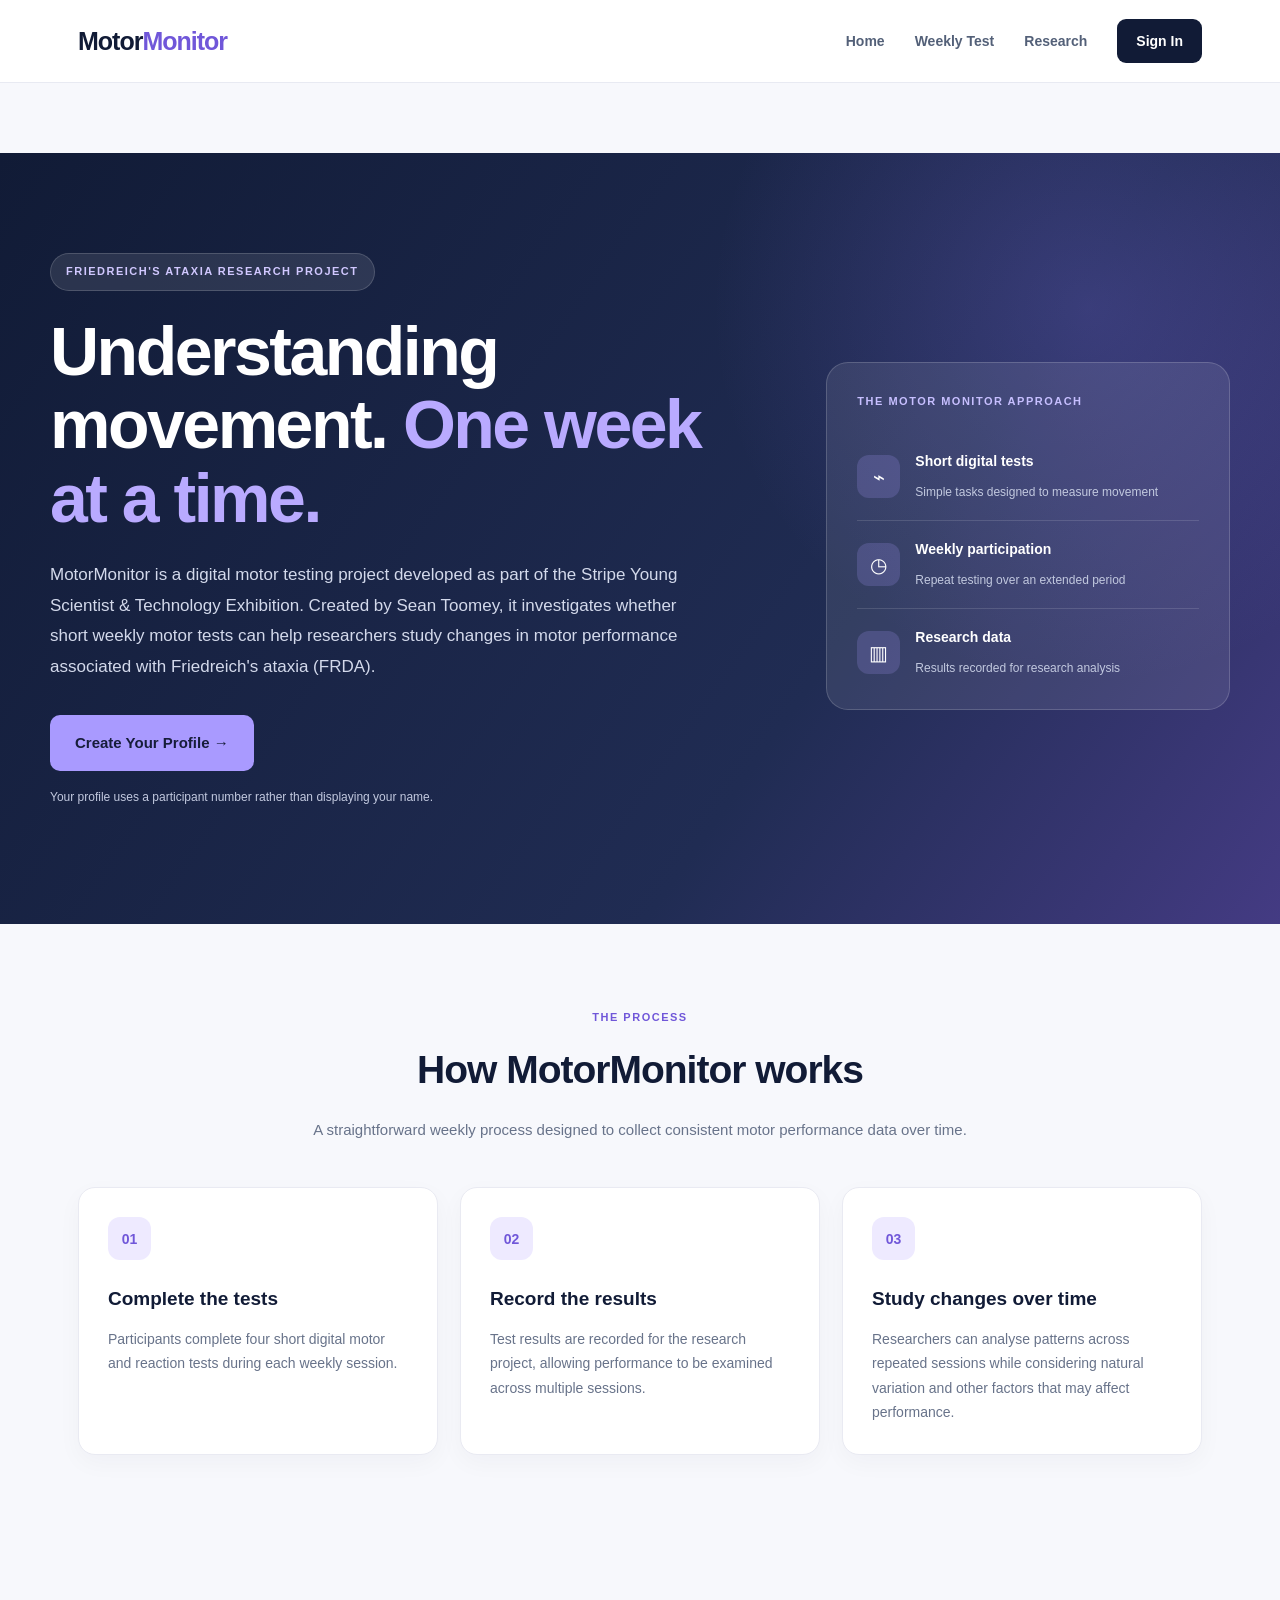
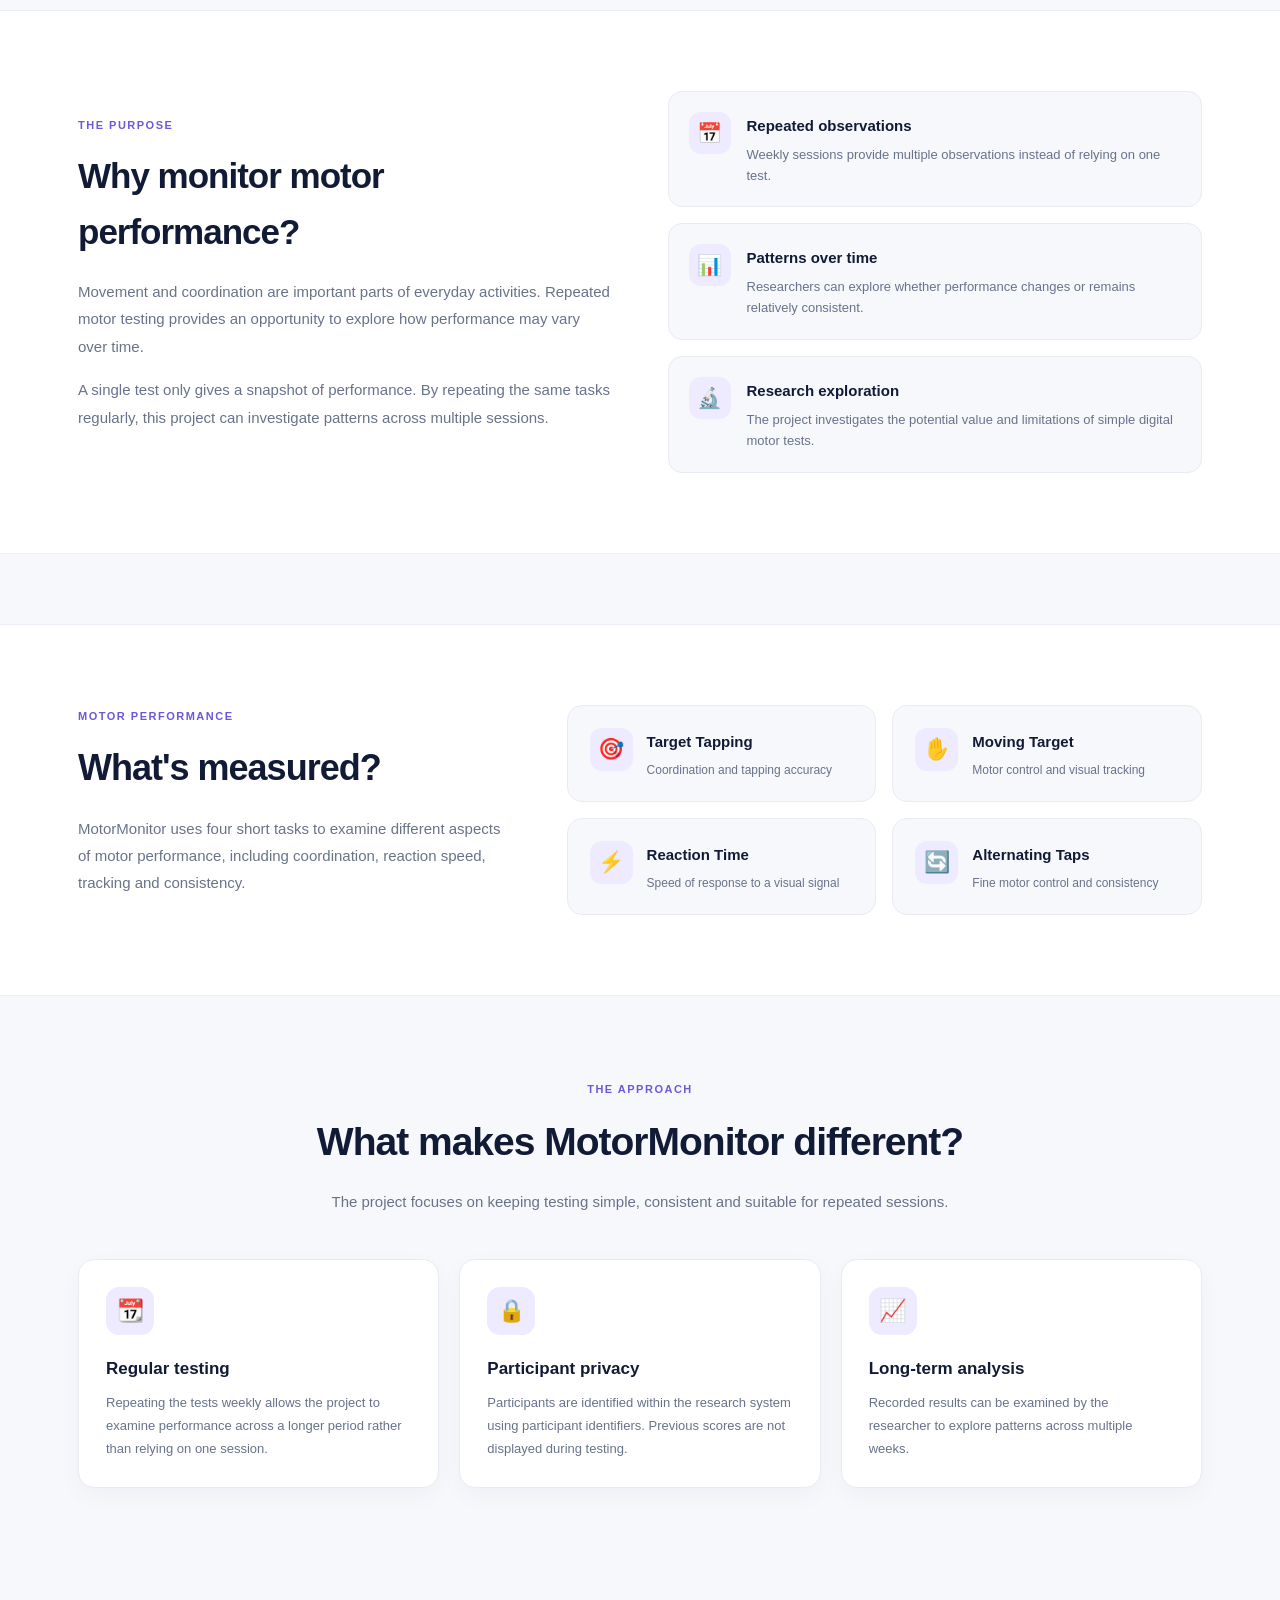
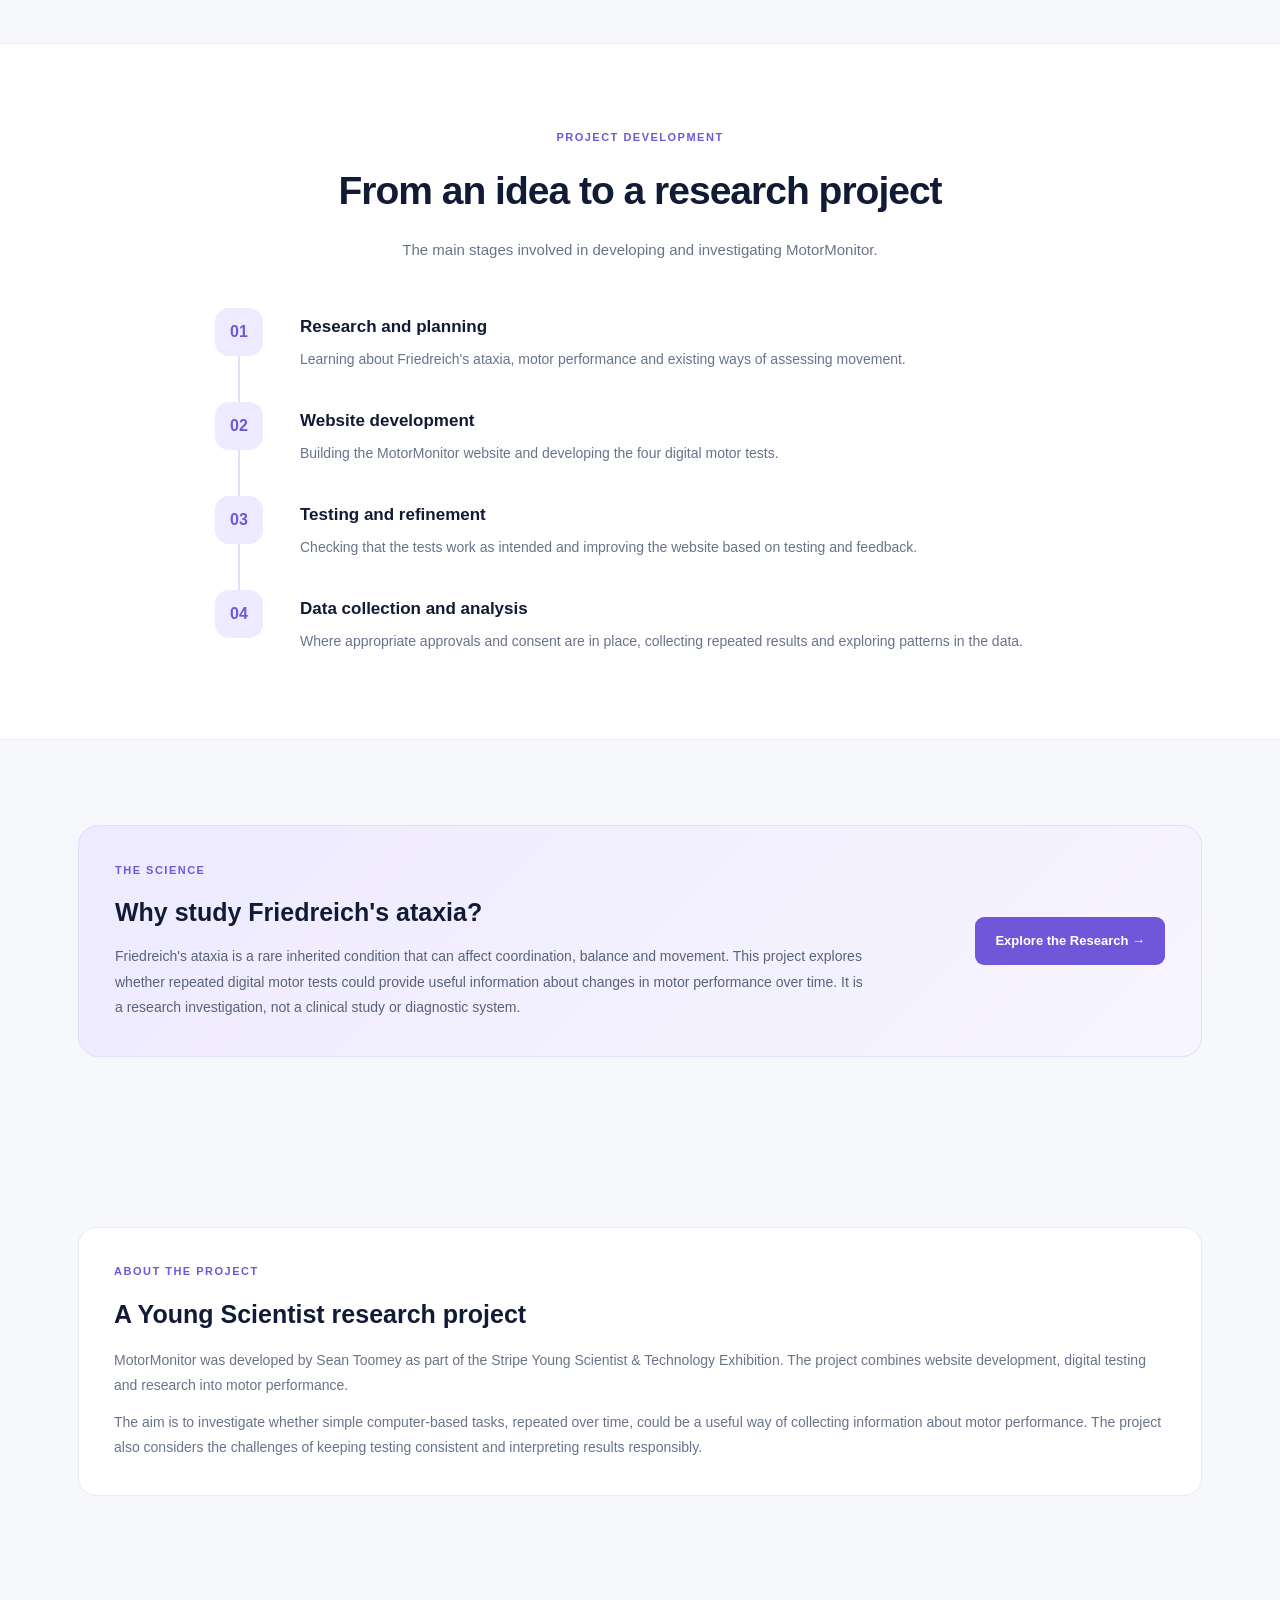
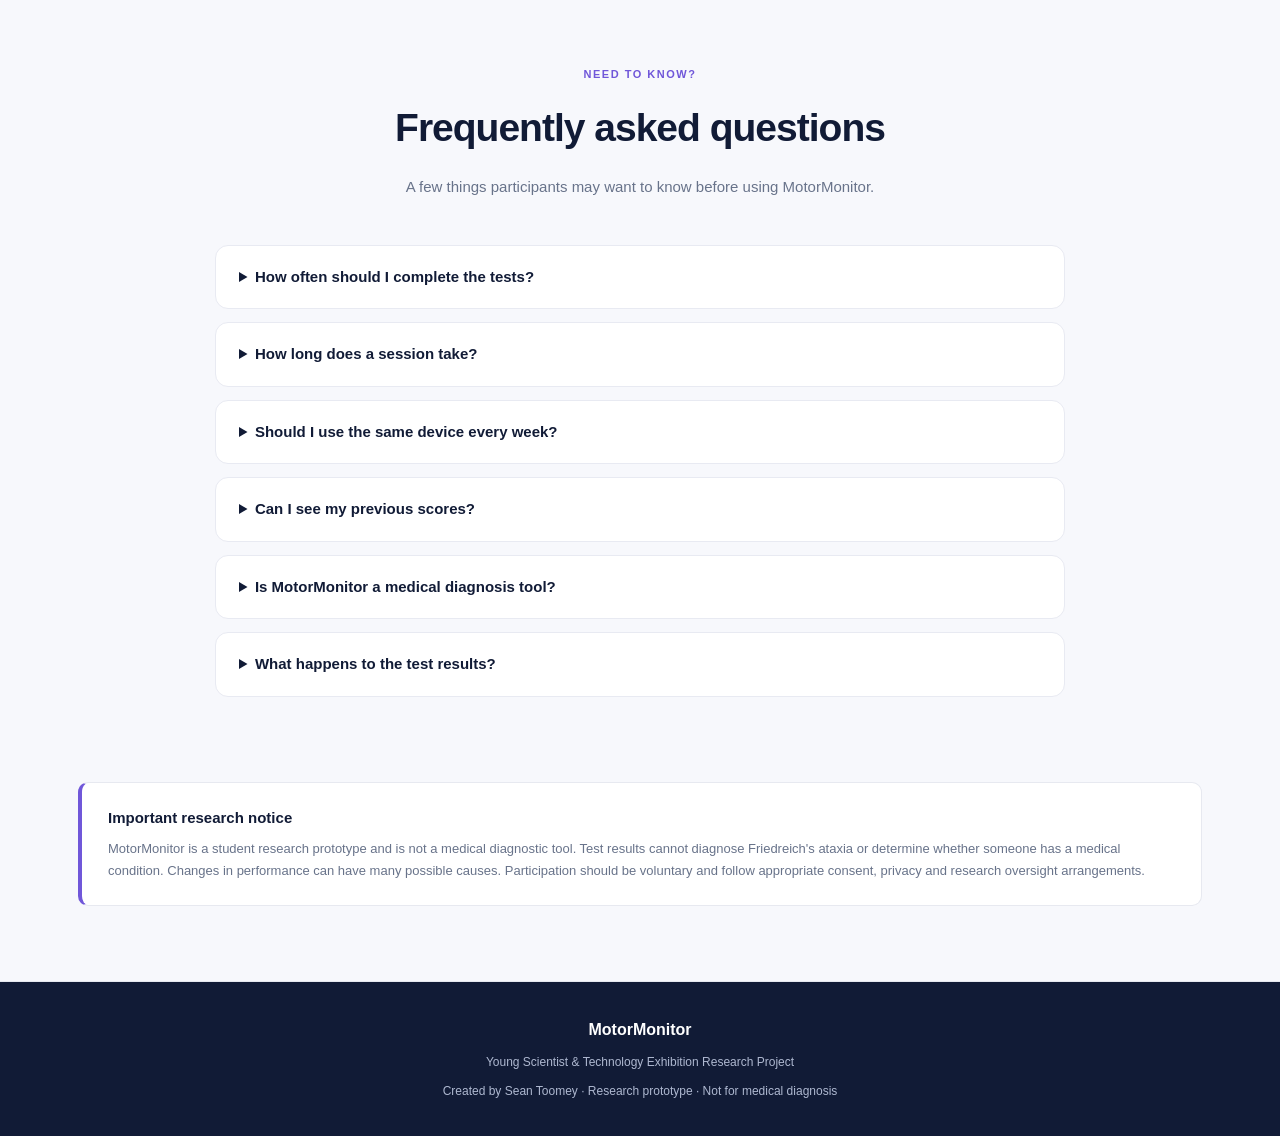
==== index.html @ 5a539758 "Update index.html" ====
<!DOCTYPE html>
<html lang="en">
<head>
    <meta charset="UTF-8">
    <meta name="viewport" content="width=device-width, initial-scale=1.0">

    <title>MotorMonitor | FRDA Motor Test Research Project</title>
    <meta name="description" content="MotorMonitor is a Young Scientist research project investigating whether short digital weekly motor tests can monitor changes in motor performance associated with Friedreich's ataxia.">

    <link rel="stylesheet" href="style.css">

    <style>
        :root {
            --mm-navy: #111b36;
            --mm-purple: #7057d9;
            --mm-light-purple: #eeeaff;
            --mm-background: #f7f8fc;
            --mm-text: #28334b;
            --mm-muted: #68738a;
            --mm-white: #ffffff;
        }

        * {
            box-sizing: border-box;
        }

        html {
            scroll-behavior: smooth;
        }

        body {
            margin: 0;
            background: var(--mm-background);
            color: var(--mm-text);
            font-family: Arial, Helvetica, sans-serif;
        }

        .mm-header {
            background: rgba(255, 255, 255, 0.97);
            border-bottom: 1px solid #e8eaf2;
            position: sticky;
            top: 0;
            z-index: 10;
        }

        .mm-nav {
            max-width: 1180px;
            margin: auto;
            padding: 19px 28px;
            display: flex;
            justify-content: space-between;
            align-items: center;
            gap: 25px;
        }

        .mm-logo {
            color: var(--mm-navy);
            font-size: 25px;
            font-weight: 800;
            letter-spacing: -1px;
            white-space: nowrap;
        }

        .mm-logo span {
            color: var(--mm-purple);
        }

        .mm-nav-links {
            display: flex;
            align-items: center;
            gap: 30px;
        }

        .mm-nav-links a {
            color: #536078;
            text-decoration: none;
            font-size: 14px;
            font-weight: 600;
            transition: color 0.2s ease;
        }

        .mm-nav-links a:hover {
            color: var(--mm-purple);
        }

        .mm-nav-links .mm-signin {
            background: var(--mm-navy);
            color: white;
            padding: 11px 19px;
            border-radius: 9px;
        }

        .mm-nav-links .mm-signin:hover {
            background: var(--mm-purple);
            color: white;
        }

        /* HERO */

        .mm-hero {
            background:
                radial-gradient(circle at 85% 20%, rgba(133, 111, 236, 0.25), transparent 30%),
                linear-gradient(125deg, #111b36 0%, #202c53 65%, #443b83 100%);
            color: white;
            padding: 100px 28px 105px;
            overflow: hidden;
        }

        .mm-hero-inner {
            max-width: 1180px;
            margin: auto;
            display: grid;
            grid-template-columns: 1.4fr 0.8fr;
            align-items: center;
            gap: 70px;
        }

        .mm-eyebrow {
            display: inline-block;
            color: #d1c8ff;
            background: rgba(255, 255, 255, 0.1);
            border: 1px solid rgba(255, 255, 255, 0.16);
            border-radius: 30px;
            padding: 9px 15px;
            font-size: 11px;
            font-weight: 700;
            letter-spacing: 1.5px;
            margin-bottom: 24px;
        }

        .mm-hero h1 {
            font-size: clamp(42px, 6vw, 68px);
            line-height: 1.08;
            letter-spacing: -2.5px;
            max-width: 700px;
            margin: 0 0 25px;
        }

        .mm-hero h1 span {
            color: #b9aaff;
        }

        .mm-hero-description {
            color: #d3d9eb;
            font-size: 17px;
            line-height: 1.8;
            max-width: 650px;
            margin-bottom: 32px;
        }

        .mm-primary-button {
            display: inline-block;
            background: #a99aff;
            color: #171d3a;
            text-decoration: none;
            padding: 16px 25px;
            border-radius: 10px;
            font-size: 15px;
            font-weight: 800;
            transition: transform 0.2s ease, background 0.2s ease;
        }

        .mm-primary-button:hover {
            background: #c0b5ff;
            transform: translateY(-2px);
        }

        .mm-profile-note {
            color: #c2c9df;
            font-size: 12px;
            margin-top: 17px;
        }

        .mm-hero-panel {
            background: rgba(255, 255, 255, 0.09);
            border: 1px solid rgba(255, 255, 255, 0.17);
            border-radius: 22px;
            padding: 30px;
            backdrop-filter: blur(8px);
        }

        .mm-panel-label {
            color: #c7bfff;
            font-size: 11px;
            letter-spacing: 1.5px;
            font-weight: 800;
            margin-bottom: 23px;
        }

        .mm-panel-item {
            display: flex;
            align-items: center;
            gap: 15px;
            padding: 17px 0;
            border-bottom: 1px solid rgba(255, 255, 255, 0.13);
        }

        .mm-panel-item:last-child {
            border-bottom: none;
            padding-bottom: 0;
        }

        .mm-panel-icon {
            width: 43px;
            height: 43px;
            display: grid;
            place-items: center;
            background: rgba(169, 154, 255, 0.2);
            border-radius: 12px;
            font-size: 20px;
            flex-shrink: 0;
        }

        .mm-panel-item strong {
            display: block;
            font-size: 14px;
            margin-bottom: 5px;
        }

        .mm-panel-item small {
            color: #c2c9df;
            font-size: 12px;
        }

        /* GENERAL SECTIONS */

        .mm-section {
            max-width: 1180px;
            margin: auto;
            padding: 85px 28px;
        }

        .mm-section-heading {
            text-align: center;
            max-width: 680px;
            margin: 0 auto 45px;
        }

        .mm-section-label {
            color: var(--mm-purple);
            font-size: 11px;
            letter-spacing: 1.5px;
            font-weight: 800;
            margin-bottom: 13px;
        }

        .mm-section-heading h2 {
            color: var(--mm-navy);
            font-size: clamp(29px, 4vw, 39px);
            letter-spacing: -1px;
            margin: 0 0 15px;
        }

        .mm-section-heading p {
            color: var(--mm-muted);
            font-size: 15px;
            line-height: 1.7;
        }

        /* PROCESS CARDS */

        .mm-process-grid {
            display: grid;
            grid-template-columns: repeat(3, 1fr);
            gap: 22px;
        }

        .mm-process-card {
            background: white;
            border: 1px solid #e9eaf2;
            border-radius: 17px;
            padding: 29px;
            box-shadow: 0 8px 25px rgba(22, 31, 63, 0.035);
            transition: transform 0.2s ease, box-shadow 0.2s ease;
        }

        .mm-process-card:hover {
            transform: translateY(-5px);
            box-shadow: 0 15px 30px rgba(22, 31, 63, 0.08);
        }

        .mm-number {
            width: 43px;
            height: 43px;
            display: grid;
            place-items: center;
            border-radius: 12px;
            background: var(--mm-light-purple);
            color: var(--mm-purple);
            font-size: 14px;
            font-weight: 800;
            margin-bottom: 24px;
        }

        .mm-process-card h3 {
            color: var(--mm-navy);
            font-size: 19px;
            margin: 0 0 12px;
        }

        .mm-process-card p {
            color: var(--mm-muted);
            font-size: 14px;
            line-height: 1.75;
            margin: 0;
        }

        /* WHY MONITOR */

        .mm-why-section {
            background: white;
            border-top: 1px solid #eceef5;
            border-bottom: 1px solid #eceef5;
        }

        .mm-why-grid {
            max-width: 1180px;
            margin: auto;
            padding: 80px 28px;
            display: grid;
            grid-template-columns: 1fr 1fr;
            gap: 55px;
            align-items: center;
        }

        .mm-why-intro h2 {
            color: var(--mm-navy);
            font-size: 35px;
            letter-spacing: -1px;
            margin: 0 0 18px;
        }

        .mm-why-intro p {
            color: var(--mm-muted);
            font-size: 15px;
            line-height: 1.85;
        }

        .mm-why-points {
            display: grid;
            gap: 16px;
        }

        .mm-why-point {
            display: flex;
            align-items: flex-start;
            gap: 16px;
            background: var(--mm-background);
            border: 1px solid #eaebf2;
            border-radius: 14px;
            padding: 20px;
        }

        .mm-why-icon {
            width: 42px;
            height: 42px;
            flex-shrink: 0;
            display: grid;
            place-items: center;
            background: var(--mm-light-purple);
            border-radius: 12px;
            font-size: 20px;
        }

        .mm-why-point h3 {
            color: var(--mm-navy);
            font-size: 15px;
            margin: 2px 0 7px;
        }

        .mm-why-point p {
            color: var(--mm-muted);
            font-size: 13px;
            line-height: 1.6;
            margin: 0;
        }

        /* TESTS */

        .mm-tests-section {
            background: #ffffff;
            border-top: 1px solid #eceef5;
            border-bottom: 1px solid #eceef5;
        }

        .mm-tests-grid {
            max-width: 1180px;
            margin: auto;
            padding: 80px 28px;
            display: grid;
            grid-template-columns: 0.8fr 1.2fr;
            gap: 65px;
            align-items: center;
        }

        .mm-tests-intro h2 {
            color: var(--mm-navy);
            font-size: 36px;
            letter-spacing: -1px;
            margin: 0 0 18px;
        }

        .mm-tests-intro p {
            color: var(--mm-muted);
            line-height: 1.8;
            font-size: 15px;
        }

        .mm-test-list {
            display: grid;
            grid-template-columns: 1fr 1fr;
            gap: 16px;
        }

        .mm-test-card {
            background: var(--mm-background);
            border: 1px solid #eaebf2;
            border-radius: 15px;
            padding: 22px;
            display: flex;
            gap: 14px;
            align-items: flex-start;
        }

        .mm-test-icon {
            width: 43px;
            height: 43px;
            flex-shrink: 0;
            display: grid;
            place-items: center;
            background: var(--mm-light-purple);
            border-radius: 12px;
            font-size: 21px;
        }

        .mm-test-card h3 {
            color: var(--mm-navy);
            font-size: 15px;
            margin: 2px 0 7px;
        }

        .mm-test-card p {
            color: var(--mm-muted);
            font-size: 12px;
            line-height: 1.5;
            margin: 0;
        }

        /* DIFFERENCE CARDS */

        .mm-feature-grid {
            display: grid;
            grid-template-columns: repeat(3, 1fr);
            gap: 20px;
        }

        .mm-feature-card {
            background: white;
            border: 1px solid #e9eaf2;
            border-radius: 16px;
            padding: 27px;
            box-shadow: 0 8px 25px rgba(22, 31, 63, 0.035);
        }

        .mm-feature-icon {
            width: 48px;
            height: 48px;
            display: grid;
            place-items: center;
            background: var(--mm-light-purple);
            border-radius: 13px;
            font-size: 22px;
            margin-bottom: 20px;
        }

        .mm-feature-card h3 {
            color: var(--mm-navy);
            font-size: 17px;
            margin: 0 0 10px;
        }

        .mm-feature-card p {
            color: var(--mm-muted);
            font-size: 13px;
            line-height: 1.75;
            margin: 0;
        }

        /* TIMELINE */

        .mm-timeline-section {
            background: white;
            border-top: 1px solid #eceef5;
            border-bottom: 1px solid #eceef5;
        }

        .mm-timeline {
            max-width: 850px;
            margin: auto;
            display: grid;
            gap: 0;
        }

        .mm-timeline-item {
            display: grid;
            grid-template-columns: 65px 1fr;
            gap: 20px;
            position: relative;
            padding-bottom: 30px;
        }

        .mm-timeline-item:last-child {
            padding-bottom: 0;
        }

        .mm-timeline-marker {
            width: 48px;
            height: 48px;
            display: grid;
            place-items: center;
            background: var(--mm-light-purple);
            color: var(--mm-purple);
            border-radius: 14px;
            font-weight: 800;
            position: relative;
            z-index: 1;
        }

        .mm-timeline-item:not(:last-child)::after {
            content: "";
            position: absolute;
            left: 23px;
            top: 48px;
            bottom: 0;
            width: 2px;
            background: #e2dcff;
        }

        .mm-timeline-content {
            padding: 5px 0 0;
        }

        .mm-timeline-content h3 {
            color: var(--mm-navy);
            font-size: 17px;
            margin: 0 0 8px;
        }

        .mm-timeline-content p {
            color: var(--mm-muted);
            font-size: 14px;
            line-height: 1.7;
            margin: 0;
        }

        /* RESEARCH PANEL */

        .mm-research {
            background: linear-gradient(135deg, #eeeaff, #f7f5ff);
            border: 1px solid #e2dcff;
            border-radius: 20px;
            padding: 36px;
            display: grid;
            grid-template-columns: 1fr auto;
            gap: 25px;
            align-items: center;
        }

        .mm-research h2 {
            color: var(--mm-navy);
            font-size: 25px;
            margin: 0 0 12px;
        }

        .mm-research p {
            color: #59627b;
            font-size: 14px;
            line-height: 1.8;
            margin: 0;
            max-width: 750px;
        }

        .mm-secondary-button {
            display: inline-block;
            background: var(--mm-purple);
            color: white;
            padding: 14px 20px;
            border-radius: 9px;
            text-decoration: none;
            font-weight: 700;
            font-size: 13px;
            white-space: nowrap;
            transition: background 0.2s ease;
        }

        .mm-secondary-button:hover {
            background: #5740bd;
        }

        /* ABOUT */

        .mm-about {
            background: white;
            border: 1px solid #e9eaf2;
            border-radius: 18px;
            padding: 35px;
        }

        .mm-about h2 {
            color: var(--mm-navy);
            font-size: 25px;
            margin: 0 0 14px;
        }

        .mm-about p {
            color: var(--mm-muted);
            font-size: 14px;
            line-height: 1.8;
            margin: 0 0 12px;
        }

        .mm-about p:last-child {
            margin-bottom: 0;
        }

        /* FAQ */

        .mm-faq-list {
            max-width: 850px;
            margin: auto;
            display: grid;
            gap: 13px;
        }

        .mm-faq-item {
            background: white;
            border: 1px solid #e8eaf2;
            border-radius: 13px;
            padding: 20px 23px;
        }

        .mm-faq-item summary {
            color: var(--mm-navy);
            font-size: 15px;
            font-weight: 700;
            cursor: pointer;
            line-height: 1.5;
        }

        .mm-faq-item p {
            color: var(--mm-muted);
            font-size: 13px;
            line-height: 1.75;
            margin: 15px 0 0;
        }

        .mm-faq-item[open] {
            border-color: #d8d0ff;
        }

        /* NOTICE */

        .mm-notice {
            max-width: 1180px;
            margin: 0 auto;
            padding: 0 28px 75px;
        }

        .mm-notice-inner {
            background: #fff;
            border: 1px solid #e7e9f0;
            border-left: 4px solid var(--mm-purple);
            border-radius: 10px;
            padding: 23px 26px;
        }

        .mm-notice h3 {
            color: var(--mm-navy);
            font-size: 15px;
            margin: 0 0 8px;
        }

        .mm-notice p {
            color: var(--mm-muted);
            font-size: 13px;
            line-height: 1.7;
            margin: 0;
        }

        /* FOOTER */

        .mm-footer {
            background: var(--mm-navy);
            color: #d4d9e8;
            padding: 35px 28px;
            text-align: center;
        }

        .mm-footer strong {
            color: white;
            font-size: 16px;
        }

        .mm-footer p {
            font-size: 12px;
            line-height: 1.7;
            margin: 9px 0 0;
            color: #aeb8d0;
        }

        /* RESPONSIVE */

        @media (max-width: 800px) {
            .mm-hero-inner {
                grid-template-columns: 1fr;
                gap: 40px;
            }

            .mm-hero {
                padding: 75px 24px;
            }

            .mm-hero-panel {
                max-width: 550px;
            }

            .mm-process-grid,
            .mm-feature-grid {
                grid-template-columns: 1fr;
            }

            .mm-tests-grid,
            .mm-why-grid {
                grid-template-columns: 1fr;
                gap: 35px;
            }

            .mm-research {
                grid-template-columns: 1fr;
            }
        }

        @media (max-width: 600px) {
            .mm-nav {
                flex-direction: column;
                gap: 16px;
                padding: 17px 15px;
            }

            .mm-nav-links {
                width: 100%;
                justify-content: center;
                gap: 15px;
                flex-wrap: wrap;
            }

            .mm-nav-links a {
                font-size: 12px;
            }

            .mm-nav-links .mm-signin {
                padding: 9px 13px;
            }

            .mm-hero h1 {
                letter-spacing: -1.5px;
            }

            .mm-hero-description {
                font-size: 15px;
            }

            .mm-section,
            .mm-tests-grid,
            .mm-why-grid {
                padding: 60px 20px;
            }

            .mm-test-list {
                grid-template-columns: 1fr;
            }

            .mm-research,
            .mm-about {
                padding: 25px;
            }

            .mm-notice {
                padding: 0 20px 55px;
            }

            .mm-timeline-item {
                grid-template-columns: 52px 1fr;
                gap: 13px;
            }
        }

        @media (prefers-reduced-motion: reduce) {
            html {
                scroll-behavior: auto;
            }

            *,
            *::before,
            *::after {
                transition-duration: 0.01ms !important;
            }
        }
    </style>
</head>

<body>

    <!-- NAVIGATION -->
    <header class="mm-header">
        <nav class="mm-nav">
            <div class="mm-logo">Motor<span>Monitor</span></div>

            <div class="mm-nav-links">
                <a href="index.html">Home</a>
                <a href="test.html">Weekly Test</a>
                <a href="research.html">Research</a>
                <a href="signin.html" class="mm-signin">Sign In</a>
            </div>
        </nav>
    </header>

    <main>

        <!-- HERO -->
        <section class="mm-hero">
            <div class="mm-hero-inner">

                <div>
                    <div class="mm-eyebrow">
                        FRIEDREICH'S ATAXIA RESEARCH PROJECT
                    </div>

                    <h1>
                        Understanding movement.
                        <span>One week at a time.</span>
                    </h1>

                    <p class="mm-hero-description">
                        MotorMonitor is a digital motor testing project
                        developed as part of the Stripe Young Scientist
                        & Technology Exhibition. Created by Sean Toomey,
                        it investigates whether short weekly motor tests
                        can help researchers study changes in motor
                        performance associated with Friedreich's ataxia
                        (FRDA).
                    </p>

                    <a href="profile.html" class="mm-primary-button">
                        Create Your Profile →
                    </a>

                    <p class="mm-profile-note">
                        Your profile uses a participant number rather
                        than displaying your name.
                    </p>
                </div>

                <div class="mm-hero-panel">
                    <div class="mm-panel-label">
                        THE MOTOR MONITOR APPROACH
                    </div>

                    <div class="mm-panel-item">
                        <div class="mm-panel-icon">⌁</div>
                        <div>
                            <strong>Short digital tests</strong>
                            <small>Simple tasks designed to measure movement</small>
                        </div>
                    </div>

                    <div class="mm-panel-item">
                        <div class="mm-panel-icon">◷</div>
                        <div>
                            <strong>Weekly participation</strong>
                            <small>Repeat testing over an extended period</small>
                        </div>
                    </div>

                    <div class="mm-panel-item">
                        <div class="mm-panel-icon">▥</div>
                        <div>
                            <strong>Research data</strong>
                            <small>Results recorded for research analysis</small>
                        </div>
                    </div>
                </div>

            </div>
        </section>

        <!-- HOW IT WORKS -->
        <section class="mm-section">

            <div class="mm-section-heading">
                <div class="mm-section-label">THE PROCESS</div>
                <h2>How MotorMonitor works</h2>
                <p>
                    A straightforward weekly process designed to collect
                    consistent motor performance data over time.
                </p>
            </div>

            <div class="mm-process-grid">

                <div class="mm-process-card">
                    <div class="mm-number">01</div>
                    <h3>Complete the tests</h3>
                    <p>
                        Participants complete four short digital motor
                        and reaction tests during each weekly session.
                    </p>
                </div>

                <div class="mm-process-card">
                    <div class="mm-number">02</div>
                    <h3>Record the results</h3>
                    <p>
                        Test results are recorded for the research
                        project, allowing performance to be examined
                        across multiple sessions.
                    </p>
                </div>

                <div class="mm-process-card">
                    <div class="mm-number">03</div>
                    <h3>Study changes over time</h3>
                    <p>
                        Researchers can analyse patterns across repeated
                        sessions while considering natural variation and
                        other factors that may affect performance.
                    </p>
                </div>

            </div>
        </section>

        <!-- WHY MONITOR -->
        <section class="mm-why-section">

            <div class="mm-why-grid">

                <div class="mm-why-intro">
                    <div class="mm-section-label">THE PURPOSE</div>

                    <h2>Why monitor motor performance?</h2>

                    <p>
                        Movement and coordination are important parts
                        of everyday activities. Repeated motor testing
                        provides an opportunity to explore how performance
                        may vary over time.
                    </p>

                    <p>
                        A single test only gives a snapshot of performance.
                        By repeating the same tasks regularly, this project
                        can investigate patterns across multiple sessions.
                    </p>
                </div>

                <div class="mm-why-points">

                    <div class="mm-why-point">
                        <div class="mm-why-icon">📅</div>
                        <div>
                            <h3>Repeated observations</h3>
                            <p>
                                Weekly sessions provide multiple
                                observations instead of relying on
                                one test.
                            </p>
                        </div>
                    </div>

                    <div class="mm-why-point">
                        <div class="mm-why-icon">📊</div>
                        <div>
                            <h3>Patterns over time</h3>
                            <p>
                                Researchers can explore whether
                                performance changes or remains
                                relatively consistent.
                            </p>
                        </div>
                    </div>

                    <div class="mm-why-point">
                        <div class="mm-why-icon">🔬</div>
                        <div>
                            <h3>Research exploration</h3>
                            <p>
                                The project investigates the potential
                                value and limitations of simple digital
                                motor tests.
                            </p>
                        </div>
                    </div>

                </div>

            </div>
        </section>

        <!-- TESTS -->
        <section class="mm-tests-section">

            <div class="mm-tests-grid">

                <div class="mm-tests-intro">
                    <div class="mm-section-label">MOTOR PERFORMANCE</div>

                    <h2>What's measured?</h2>

                    <p>
                        MotorMonitor uses four short tasks to examine
                        different aspects of motor performance, including
                        coordination, reaction speed, tracking and
                        consistency.
                    </p>
                </div>

                <div class="mm-test-list">

                    <div class="mm-test-card">
                        <div class="mm-test-icon">🎯</div>
                        <div>
                            <h3>Target Tapping</h3>
                            <p>Coordination and tapping accuracy</p>
                        </div>
                    </div>

                    <div class="mm-test-card">
                        <div class="mm-test-icon">✋</div>
                        <div>
                            <h3>Moving Target</h3>
                            <p>Motor control and visual tracking</p>
                        </div>
                    </div>

                    <div class="mm-test-card">
                        <div class="mm-test-icon">⚡</div>
                        <div>
                            <h3>Reaction Time</h3>
                            <p>Speed of response to a visual signal</p>
                        </div>
                    </div>

                    <div class="mm-test-card">
                        <div class="mm-test-icon">🔄</div>
                        <div>
                            <h3>Alternating Taps</h3>
                            <p>Fine motor control and consistency</p>
                        </div>
                    </div>

                </div>
            </div>
        </section>

        <!-- WHAT MAKES IT DIFFERENT -->
        <section class="mm-section">

            <div class="mm-section-heading">
                <div class="mm-section-label">THE APPROACH</div>
                <h2>What makes MotorMonitor different?</h2>
                <p>
                    The project focuses on keeping testing simple,
                    consistent and suitable for repeated sessions.
                </p>
            </div>

            <div class="mm-feature-grid">

                <div class="mm-feature-card">
                    <div class="mm-feature-icon">📆</div>
                    <h3>Regular testing</h3>
                    <p>
                        Repeating the tests weekly allows the project
                        to examine performance across a longer period
                        rather than relying on one session.
                    </p>
                </div>

                <div class="mm-feature-card">
                    <div class="mm-feature-icon">🔒</div>
                    <h3>Participant privacy</h3>
                    <p>
                        Participants are identified within the research
                        system using participant identifiers. Previous
                        scores are not displayed during testing.
                    </p>
                </div>

                <div class="mm-feature-card">
                    <div class="mm-feature-icon">📈</div>
                    <h3>Long-term analysis</h3>
                    <p>
                        Recorded results can be examined by the researcher
                        to explore patterns across multiple weeks.
                    </p>
                </div>

            </div>
        </section>

        <!-- PROJECT TIMELINE -->
        <section class="mm-timeline-section">

            <div class="mm-section">
                <div class="mm-section-heading">
                    <div class="mm-section-label">PROJECT DEVELOPMENT</div>
                    <h2>From an idea to a research project</h2>
                    <p>
                        The main stages involved in developing and
                        investigating MotorMonitor.
                    </p>
                </div>

                <div class="mm-timeline">

                    <div class="mm-timeline-item">
                        <div class="mm-timeline-marker">01</div>
                        <div class="mm-timeline-content">
                            <h3>Research and planning</h3>
                            <p>
                                Learning about Friedreich's ataxia,
                                motor performance and existing ways
                                of assessing movement.
                            </p>
                        </div>
                    </div>

                    <div class="mm-timeline-item">
                        <div class="mm-timeline-marker">02</div>
                        <div class="mm-timeline-content">
                            <h3>Website development</h3>
                            <p>
                                Building the MotorMonitor website
                                and developing the four digital
                                motor tests.
                            </p>
                        </div>
                    </div>

                    <div class="mm-timeline-item">
                        <div class="mm-timeline-marker">03</div>
                        <div class="mm-timeline-content">
                            <h3>Testing and refinement</h3>
                            <p>
                                Checking that the tests work as intended
                                and improving the website based on
                                testing and feedback.
                            </p>
                        </div>
                    </div>

                    <div class="mm-timeline-item">
                        <div class="mm-timeline-marker">04</div>
                        <div class="mm-timeline-content">
                            <h3>Data collection and analysis</h3>
                            <p>
                                Where appropriate approvals and consent
                                are in place, collecting repeated results
                                and exploring patterns in the data.
                            </p>
                        </div>
                    </div>

                </div>
            </div>

        </section>

        <!-- RESEARCH -->
        <section class="mm-section">

            <div class="mm-research">

                <div>
                    <div class="mm-section-label">THE SCIENCE</div>

                    <h2>Why study Friedreich's ataxia?</h2>

                    <p>
                        Friedreich's ataxia is a rare inherited condition
                        that can affect coordination, balance and movement.
                        This project explores whether repeated digital
                        motor tests could provide useful information about
                        changes in motor performance over time. It is a
                        research investigation, not a clinical study or
                        diagnostic system.
                    </p>
                </div>

                <a href="research.html" class="mm-secondary-button">
                    Explore the Research →
                </a>

            </div>

        </section>

        <!-- ABOUT THE PROJECT -->
        <section class="mm-section">

            <div class="mm-about">

                <div class="mm-section-label">ABOUT THE PROJECT</div>

                <h2>A Young Scientist research project</h2>

                <p>
                    MotorMonitor was developed by Sean Toomey as part
                    of the Stripe Young Scientist & Technology Exhibition.
                    The project combines website development, digital
                    testing and research into motor performance.
                </p>

                <p>
                    The aim is to investigate whether simple computer-based
                    tasks, repeated over time, could be a useful way
                    of collecting information about motor performance.
                    The project also considers the challenges of
                    keeping testing consistent and interpreting results
                    responsibly.
                </p>

            </div>

        </section>

        <!-- FAQ -->
        <section class="mm-section">

            <div class="mm-section-heading">
                <div class="mm-section-label">NEED TO KNOW?</div>
                <h2>Frequently asked questions</h2>
                <p>
                    A few things participants may want to know
                    before using MotorMonitor.
                </p>
            </div>

            <div class="mm-faq-list">

                <details class="mm-faq-item">
                    <summary>How often should I complete the tests?</summary>
                    <p>
                        The project is designed around weekly testing.
                        Try to complete each session at approximately
                        the same time each week, following the
                        instructions provided by the researcher.
                    </p>
                </details>

                <details class="mm-faq-item">
                    <summary>How long does a session take?</summary>
                    <p>
                        The four tests are designed to be short.
                        The exact time can vary depending on how
                        quickly each participant completes them.
                    </p>
                </details>

                <details class="mm-faq-item">
                    <summary>Should I use the same device every week?</summary>
                    <p>
                        Yes. Using the same device and keeping the
                        screen orientation consistent can help reduce
                        differences caused by the equipment.
                    </p>
                </details>

                <details class="mm-faq-item">
                    <summary>Can I see my previous scores?</summary>
                    <p>
                        Previous scores are not displayed to participants
                        during testing. This helps keep each session
                        focused on the current tasks rather than
                        comparisons with earlier results.
                    </p>
                </details>

                <details class="mm-faq-item">
                    <summary>Is MotorMonitor a medical diagnosis tool?</summary>
                    <p>
                        No. MotorMonitor is a student research prototype.
                        It cannot diagnose Friedreich's ataxia or any
                        other medical condition.
                    </p>
                </details>

                <details class="mm-faq-item">
                    <summary>What happens to the test results?</summary>
                    <p>
                        Results are stored for the research project
                        and may be analysed to explore patterns
                        across repeated sessions. Participation and
                        data handling should follow the project's
                        consent, privacy and oversight arrangements.
                    </p>
                </details>

            </div>

        </section>

        <!-- IMPORTANT NOTICE -->
        <section class="mm-notice">

            <div class="mm-notice-inner">
                <h3>Important research notice</h3>

                <p>
                    MotorMonitor is a student research prototype and is
                    not a medical diagnostic tool. Test results cannot
                    diagnose Friedreich's ataxia or determine whether
                    someone has a medical condition. Changes in
                    performance can have many possible causes.
                    Participation should be voluntary and follow
                    appropriate consent, privacy and research oversight
                    arrangements.
                </p>
            </div>

        </section>

    </main>

    <!-- FOOTER -->
    <footer class="mm-footer">

        <strong>MotorMonitor</strong>

        <p>
            Young Scientist & Technology Exhibition Research Project
        </p>

        <p>
            Created by Sean Toomey · Research prototype · Not for medical diagnosis
        </p>

    </footer>

</body>
</html>
---- style.css ----
/* =========================
   MotorMonitor - Main Styles
   ========================= */

* {
    box-sizing: border-box;
}

html {
    scroll-behavior: smooth;
}

body {
    margin: 0;
    font-family: Arial, Helvetica, sans-serif;
    background: #f5f7fb;
    color: #172033;
    line-height: 1.6;
}


/* =========================
   Navigation
   ========================= */

header {
    background: white;
    border-bottom: 1px solid #e5e8ef;
    position: sticky;
    top: 0;
    z-index: 100;
}

nav {
    max-width: 1100px;
    margin: auto;
    padding: 18px 24px;
    display: flex;
    align-items: center;
    justify-content: space-between;
}

.logo {
    font-size: 24px;
    font-weight: 800;
    color: #4f46e5;
}

.nav-links {
    display: flex;
    gap: 8px;
}

.nav-links a {
    text-decoration: none;
    color: #4b5563;
    font-weight: 600;
    padding: 9px 13px;
    border-radius: 8px;
    transition: 0.2s;
}

.nav-links a:hover {
    background: #eef0ff;
    color: #4338ca;
}


/* =========================
   Main
   ========================= */

main {
    max-width: 1100px;
    margin: auto;
    padding: 40px 24px 70px;
}


/* =========================
   Homepage full-width fix
   ========================= */

body:has(.mm-hero) main {
    max-width: none;
    width: 100%;
    margin: 0;
    padding: 0;
}


/* =========================
   Original Hero
   ========================= */

.hero {
    min-height: 480px;
    display: flex;
    align-items: center;
    padding: 60px;
    border-radius: 28px;
    background: linear-gradient(135deg, #4f46e5, #7c3aed);
    color: white;
    box-shadow: 0 20px 50px rgba(79, 70, 229, 0.2);
}

.hero-text {
    max-width: 700px;
}

.small-title {
    font-size: 13px;
    font-weight: 800;
    letter-spacing: 1.5px;
    opacity: 0.85;
    margin-bottom: 18px;
}

.hero h1 {
    font-size: 58px;
    line-height: 1.05;
    margin: 0 0 25px;
}

.description {
    font-size: 18px;
    max-width: 650px;
    opacity: 0.95;
    margin-bottom: 32px;
}

.start-button {
    display: inline-block;
    background: white;
    color: #4338ca;
    padding: 14px 22px;
    border-radius: 12px;
    text-decoration: none;
    font-weight: 800;
    transition: 0.2s;
}

.start-button:hover {
    transform: translateY(-2px);
    box-shadow: 0 8px 20px rgba(0, 0, 0, 0.15);
}


/* =========================
   Section headings
   ========================= */

section {
    margin-top: 70px;
}

section h2 {
    font-size: 32px;
    margin-bottom: 25px;
}


/* =========================
   How it works cards
   ========================= */

.cards {
    display: grid;
    grid-template-columns: repeat(3, 1fr);
    gap: 20px;
}

.card {
    background: white;
    border: 1px solid #e5e8ef;
    border-radius: 18px;
    padding: 26px;
    box-shadow: 0 6px 20px rgba(20, 30, 50, 0.04);
    transition: 0.2s;
}

.card:hover {
    transform: translateY(-4px);
    box-shadow: 0 12px 28px rgba(20, 30, 50, 0.08);
}

.number {
    color: #4f46e5;
    font-size: 14px;
    font-weight: 800;
    margin-bottom: 12px;
}

.card h3 {
    margin: 0 0 10px;
    font-size: 20px;
}

.card p {
    margin: 0;
    color: #667085;
}


/* =========================
   Tests section
   ========================= */

.test-list {
    display: grid;
    grid-template-columns: repeat(2, 1fr);
    gap: 16px;
}

.test-item {
    background: white;
    border: 1px solid #e5e8ef;
    border-radius: 16px;
    padding: 20px;
    display: flex;
    align-items: center;
    gap: 18px;
    box-shadow: 0 5px 16px rgba(20, 30, 50, 0.03);
}

.test-item span {
    font-size: 30px;
}

.test-item h3 {
    margin: 0;
    font-size: 18px;
}

.test-item p {
    margin: 3px 0 0;
    color: #667085;
}


/* =========================
   Important notice
   ========================= */

.notice {
    background: #fff8e6;
    border: 1px solid #f0dca3;
    border-radius: 16px;
    padding: 24px;
    color: #604d18;
}

.notice h2 {
    font-size: 22px;
    margin-bottom: 8px;
}

.notice p {
    margin: 0;
}


/* =========================
   Footer
   ========================= */

footer {
    background: white;
    border-top: 1px solid #e5e8ef;
    text-align: center;
    padding: 30px 20px;
    color: #667085;
    font-size: 14px;
}

footer p {
    margin: 5px;
}


/* =========================
   Results Page
   ========================= */

.results-summary {
    background: white;
    border: 1px solid #e5e8ef;
    border-radius: 20px;
    padding: 28px;
    margin-top: 30px;
    box-shadow: 0 8px 25px rgba(20, 30, 50, 0.06);
}

.results-summary h2 {
    margin-top: 0;
    margin-bottom: 20px;
}

.table-container {
    width: 100%;
    overflow-x: auto;
}

table {
    width: 100%;
    border-collapse: collapse;
    min-width: 650px;
}

thead {
    background: #f5f7fb;
}

th {
    text-align: left;
    padding: 15px;
    font-size: 14px;
    color: #4b5563;
    border-bottom: 1px solid #e5e8ef;
}

td {
    padding: 16px 15px;
    border-bottom: 1px solid #eef0f4;
    color: #172033;
}

tbody tr:hover {
    background: #fafbff;
}

.results-summary::before {
    content: "WEEKLY PERFORMANCE";
    display: block;
    color: #4f46e5;
    font-size: 12px;
    font-weight: 800;
    letter-spacing: 1.5px;
    margin-bottom: 8px;
}

#no-results {
    background: white;
    border: 1px solid #e5e8ef;
    border-radius: 20px;
    padding: 40px;
    text-align: center;
    margin-top: 30px;
    box-shadow: 0 8px 25px rgba(20, 30, 50, 0.05);
}

#no-results h2 {
    margin-bottom: 10px;
}

#results-container > .start-button {
    margin-top: 20px;
    background: #f1f3f7;
    color: #4b5563;
    border: 1px solid #e0e4eb;
}

#results-container > .start-button:hover {
    background: #e7eaf0;
    box-shadow: none;
}

main section > h1 {
    font-size: 44px;
    line-height: 1.1;
    margin-bottom: 12px;
}

main section > h1 + p {
    color: #667085;
    font-size: 17px;
    max-width: 650px;
}


/* ========================================
   MOTORTRACK RESULTS DASHBOARD
   ======================================== */

.results-page {
    max-width: 1100px;
}

.results-heading {
    margin-top: 30px;
    margin-bottom: 35px;
}

.results-label {
    color: #4f46e5;
    font-size: 12px;
    font-weight: 800;
    letter-spacing: 1.6px;
    margin: 0 0 8px;
}

.results-heading h1 {
    font-size: 52px;
    line-height: 1.05;
    margin: 0 0 15px;
}

.results-heading > p:last-child {
    color: #667085;
    font-size: 18px;
    max-width: 650px;
    margin: 0;
}

.stats-grid {
    display: grid;
    grid-template-columns: repeat(4, 1fr);
    gap: 16px;
    margin-bottom: 35px;
}

.stat-card {
    background: white;
    border: 1px solid #e5e8ef;
    border-radius: 18px;
    padding: 22px;
    display: flex;
    align-items: center;
    gap: 15px;
    box-shadow: 0 8px 25px rgba(20, 30, 50, 0.05);
    transition: 0.2s;
}

.stat-card:hover {
    transform: translateY(-3px);
    box-shadow: 0 12px 30px rgba(20, 30, 50, 0.08);
}

.stat-icon {
    width: 48px;
    height: 48px;
    display: flex;
    align-items: center;
    justify-content: center;
    background: #eef0ff;
    border-radius: 13px;
    font-size: 22px;
}

.stat-label {
    font-size: 10px;
    font-weight: 800;
    letter-spacing: 1px;
    color: #667085;
    margin: 0 0 3px;
}

.stat-card h2 {
    font-size: 25px;
    margin: 0;
    color: #172033;
}

.empty-results {
    background: white;
    border: 1px solid #e5e8ef;
    border-radius: 22px;
    padding: 65px 30px;
    text-align: center;
    box-shadow: 0 8px 25px rgba(20, 30, 50, 0.05);
}

.empty-icon {
    font-size: 48px;
    margin-bottom: 15px;
}

.empty-results h2 {
    margin: 0 0 10px;
}

.empty-results p {
    color: #667085;
    max-width: 500px;
    margin: 0 auto 25px;
}

.history-card {
    background: white;
    border: 1px solid #e5e8ef;
    border-radius: 22px;
    padding: 30px;
    box-shadow: 0 8px 25px rgba(20, 30, 50, 0.05);
}

.section-header {
    display: flex;
    justify-content: space-between;
    align-items: center;
    margin-bottom: 25px;
}

.section-header h2 {
    margin: 0;
    font-size: 28px;
}

.section-header .results-label {
    margin-bottom: 3px;
}

.history-count {
    background: #f1f3ff;
    color: #4f46e5;
    padding: 8px 13px;
    border-radius: 20px;
    font-size: 13px;
    font-weight: 700;
}

.result-list {
    display: flex;
    flex-direction: column;
    gap: 12px;
}

.result-card {
    display: grid;
    grid-template-columns: 1.2fr repeat(4, 1fr);
    align-items: center;
    gap: 20px;
    padding: 20px;
    border: 1px solid #edf0f5;
    border-radius: 16px;
    transition: 0.2s;
}

.result-card:hover {
    background: #fafbff;
    border-color: #dfe3f0;
    transform: translateY(-2px);
}

.result-date {
    display: flex;
    align-items: center;
    gap: 12px;
}

.result-number {
    width: 35px;
    height: 35px;
    display: flex;
    align-items: center;
    justify-content: center;
    border-radius: 10px;
    background: #eef0ff;
    color: #4f46e5;
    font-weight: 800;
    font-size: 13px;
}

.result-date strong {
    display: block;
    font-size: 15px;
}

.result-date small {
    display: block;
    color: #98a2b3;
    margin-top: 2px;
}

.result-measure {
    display: flex;
    align-items: center;
    gap: 9px;
}

.result-measure > span {
    font-size: 18px;
}

.result-measure small {
    display: block;
    color: #667085;
    font-size: 11px;
}

.result-measure strong {
    font-size: 18px;
    margin-right: 3px;
}

.result-measure em {
    font-size: 11px;
    color: #98a2b3;
    font-style: normal;
}

.research-note {
    display: flex;
    gap: 18px;
    margin-top: 25px;
    padding: 24px;
    background: #f1f3ff;
    border: 1px solid #dfe2ff;
    border-radius: 18px;
}

.research-note-icon {
    font-size: 27px;
}

.research-note h3 {
    margin: 0 0 5px;
    font-size: 17px;
}

.research-note p {
    margin: 0;
    color: #596275;
    font-size: 14px;
    line-height: 1.6;
}

.clear-button {
    margin-top: 20px;
    background: transparent;
    border: 1px solid #d7dbe4;
    color: #667085;
    padding: 11px 17px;
    border-radius: 10px;
    cursor: pointer;
    font-weight: 600;
}

.clear-button:hover {
    background: #f5f6f8;
}


/* =========================
   Reaction time button
   ========================= */

.reaction-button {
    width: 90%;
    max-width: 700px;
    height: 300px;
    font-size: 60px;
    font-weight: 800;
    border-radius: 25px;
    border: none;
    cursor: pointer;
    margin: 30px auto;
    display: block;
}


/* =========================
   Mobile / Phone
   ========================= */

@media (max-width: 750px) {

    nav {
        flex-direction: column;
        gap: 15px;
        padding: 15px;
    }

    .nav-links {
        width: 100%;
        justify-content: center;
        flex-wrap: wrap;
    }

    .nav-links a {
        font-size: 14px;
    }

    main {
        padding: 25px 15px 50px;
    }

    body:has(.mm-hero) main {
        padding: 0;
    }

    .hero {
        min-height: auto;
        padding: 40px 25px;
        border-radius: 22px;
    }

    .hero h1 {
        font-size: 42px;
    }

    .description {
        font-size: 16px;
    }

    .cards {
        grid-template-columns: 1fr;
    }

    .test-list {
        grid-template-columns: 1fr;
    }

    section {
        margin-top: 50px;
    }

    section h2 {
        font-size: 27px;
    }

    main section > h1 {
        font-size: 36px;
    }

    .results-summary {
        padding: 20px;
    }

    #no-results {
        padding: 30px 20px;
    }

    .stats-grid {
        grid-template-columns: repeat(2, 1fr);
    }

    .result-card {
        grid-template-columns: 1fr 1fr;
    }

    .results-heading h1 {
        font-size: 38px;
    }

    .history-card {
        padding: 20px;
    }

    .section-header {
        align-items: flex-start;
        gap: 15px;
    }

    .research-note {
        padding: 20px;
    }
}


/* =========================
   Small phones
   ========================= */

@media (max-width: 450px) {

    .hero h1 {
        font-size: 36px;
    }

    .start-button {
        width: 100%;
        text-align: center;
    }

    .test-item {
        padding: 16px;
    }

    .stats-grid {
        grid-template-columns: 1fr;
    }

    .result-card {
        grid-template-columns: 1fr;
        gap: 15px;
    }

    .reaction-button {
        width: 95%;
        height: 220px;
        font-size: 42px;
    }
}


/* ========================================
   MOTORMONITOR ANIMATIONS
   ======================================== */

@keyframes mmFadeIn {
    from {
        opacity: 0;
        transform: translateY(25px);
    }

    to {
        opacity: 1;
        transform: translateY(0);
    }
}

@keyframes mmFloat {
    0%, 100% {
        transform: translateY(0);
    }

    50% {
        transform: translateY(-9px);
    }
}


/* Hero animations */

.mm-hero-inner {
    animation: mmFadeIn 0.9s ease-out both;
}

.mm-hero-panel {
    animation:
        mmFadeIn 1s ease-out 0.2s both,
        mmFloat 5s ease-in-out 1.2s infinite;
}


/* Scroll-triggered cards */

/* Cards stay visible by default */

.mm-process-card,
.mm-test-card {
    opacity: 1;
    transform: translateY(0);
    transition:
        opacity 0.7s ease,
        transform 0.7s ease,
        box-shadow 0.25s ease,
        border-color 0.25s ease;
}

/* Hide cards only after JavaScript activates the animation system */

html.mm-scroll-animations
.mm-process-card:not(.mm-visible),

html.mm-scroll-animations
.mm-test-card:not(.mm-visible) {
    opacity: 0;
    transform: translateY(25px);
}

/* Reveal cards */

.mm-process-card.mm-visible,
.mm-test-card.mm-visible {
    opacity: 1;
    transform: translateY(0);
}


/* Test card hover */

.mm-test-card:hover {
    transform: translateY(-5px);
    box-shadow: 0 12px 25px rgba(40, 35, 90, 0.09);
    border-color: #c9bfff;
}


/* Buttons */

.mm-primary-button,
.mm-secondary-button {
    transition:
        transform 0.2s ease,
        box-shadow 0.2s ease,
        background 0.2s ease;
}

.mm-primary-button:hover,
.mm-secondary-button:hover {
    transform: translateY(-3px);
    box-shadow: 0 8px 20px rgba(40, 35, 90, 0.18);
}


/* =========================
   Reduced motion
   ========================= */

@media (prefers-reduced-motion: reduce) {

    html {
        scroll-behavior: auto;
    }

    *,
    *::before,
    *::after {
        transition-duration: 0.01ms !important;
    }

    .mm-hero-inner,
    .mm-hero-panel {
        animation: none !important;
    }

    .mm-process-card,
    .mm-test-card {
        opacity: 1;
        transform: none;
        transition: none !important;
    }
}
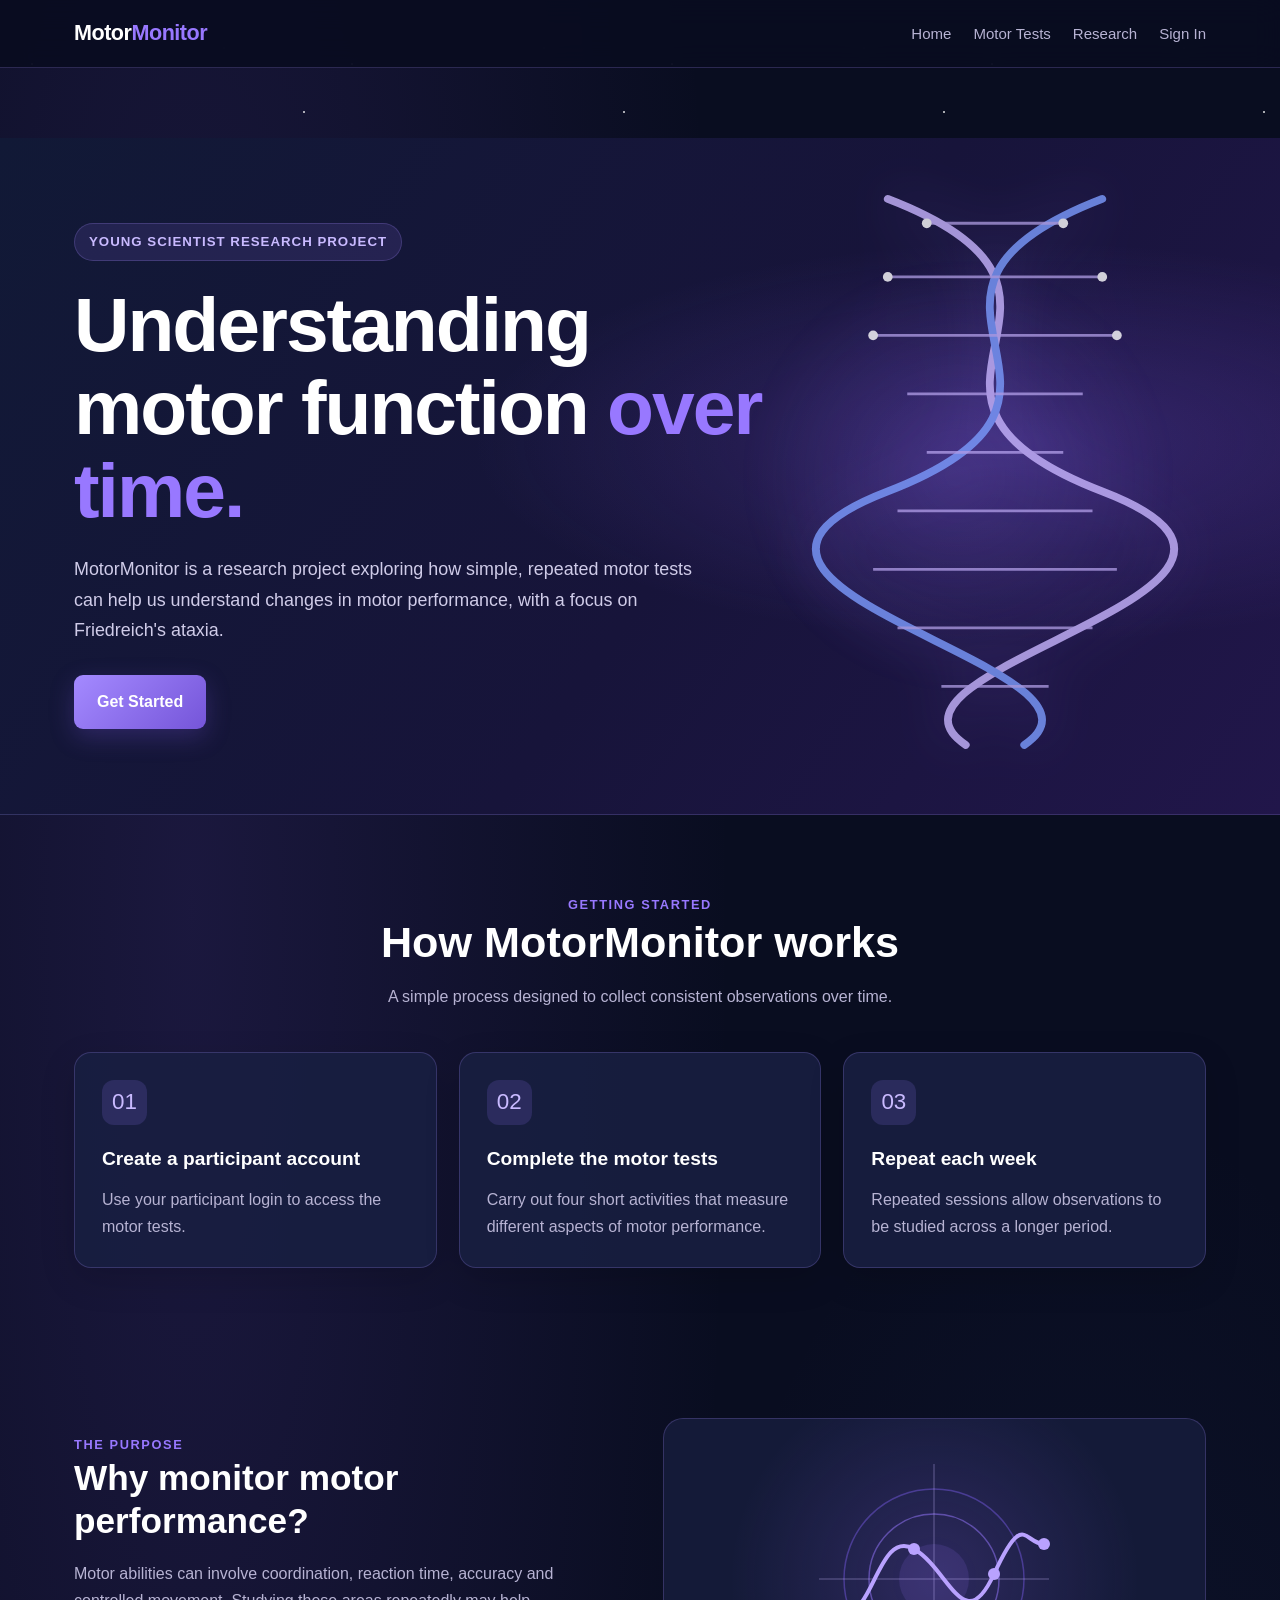
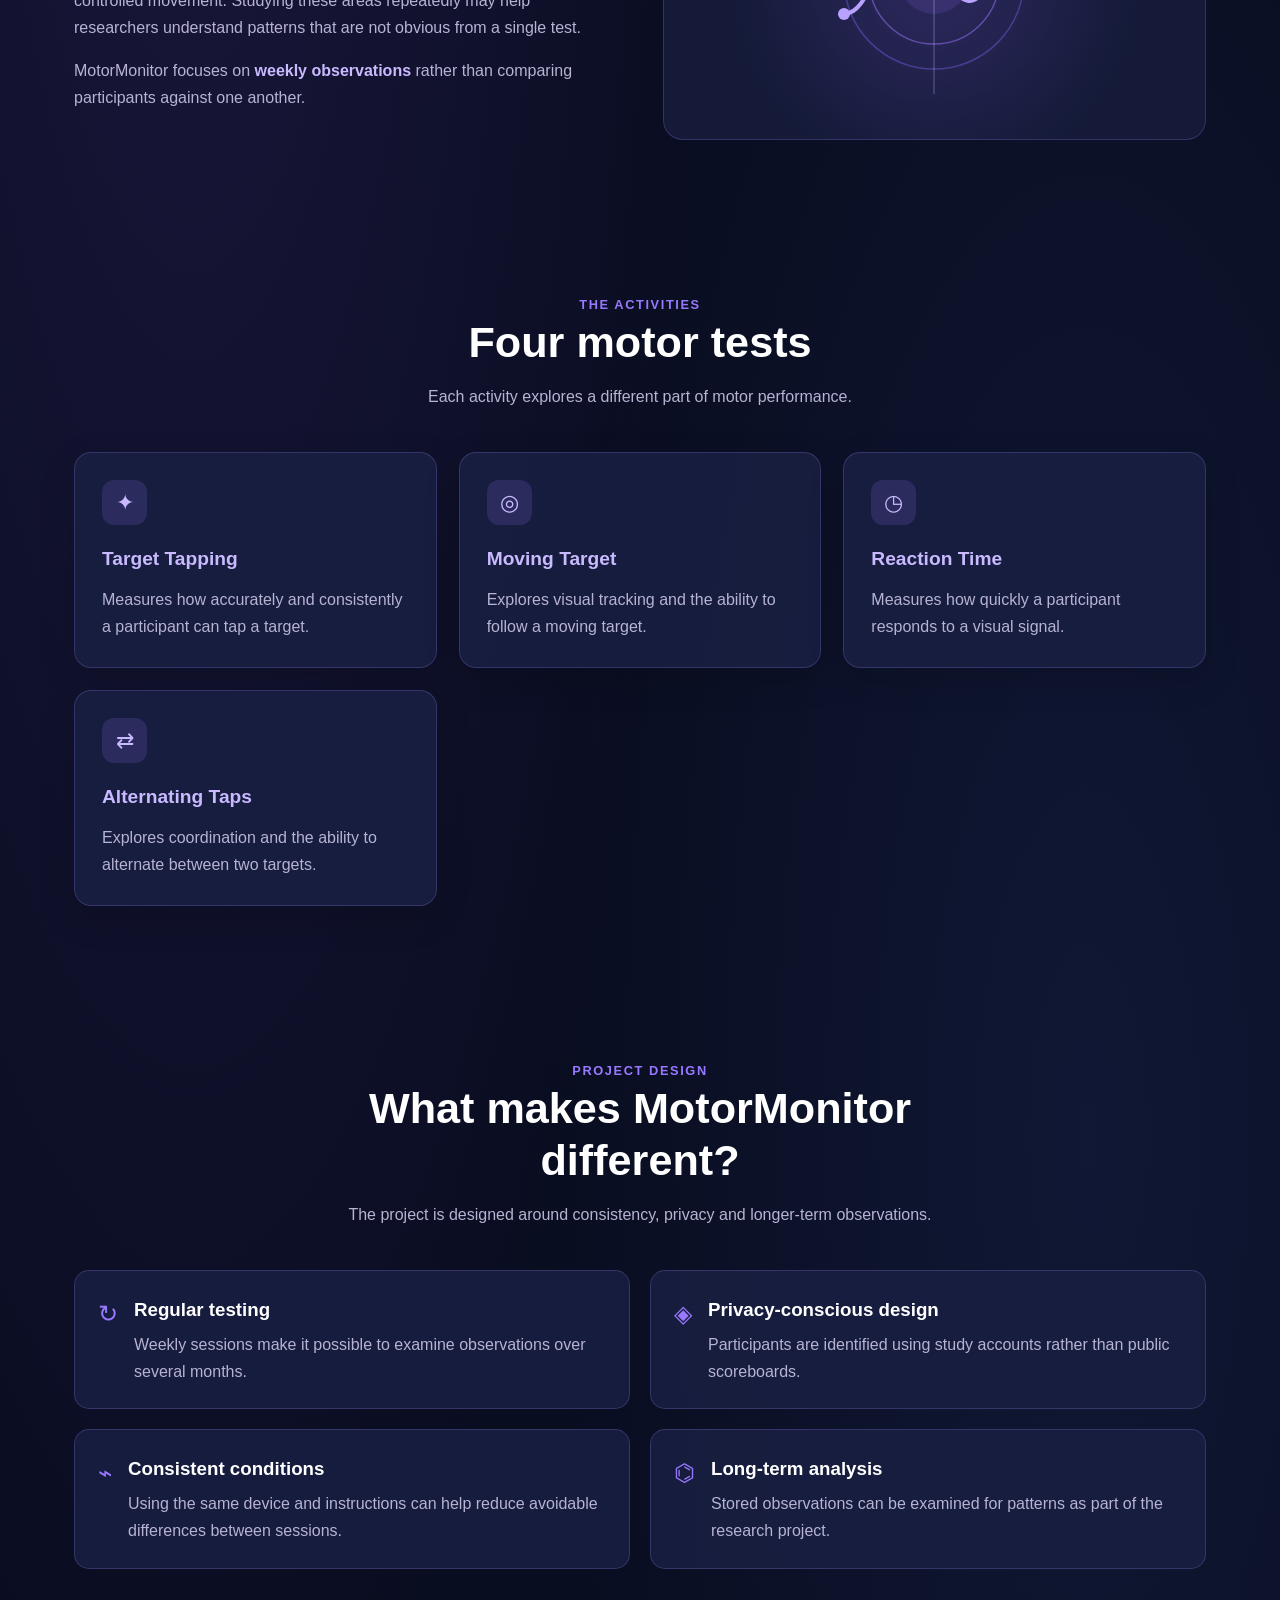
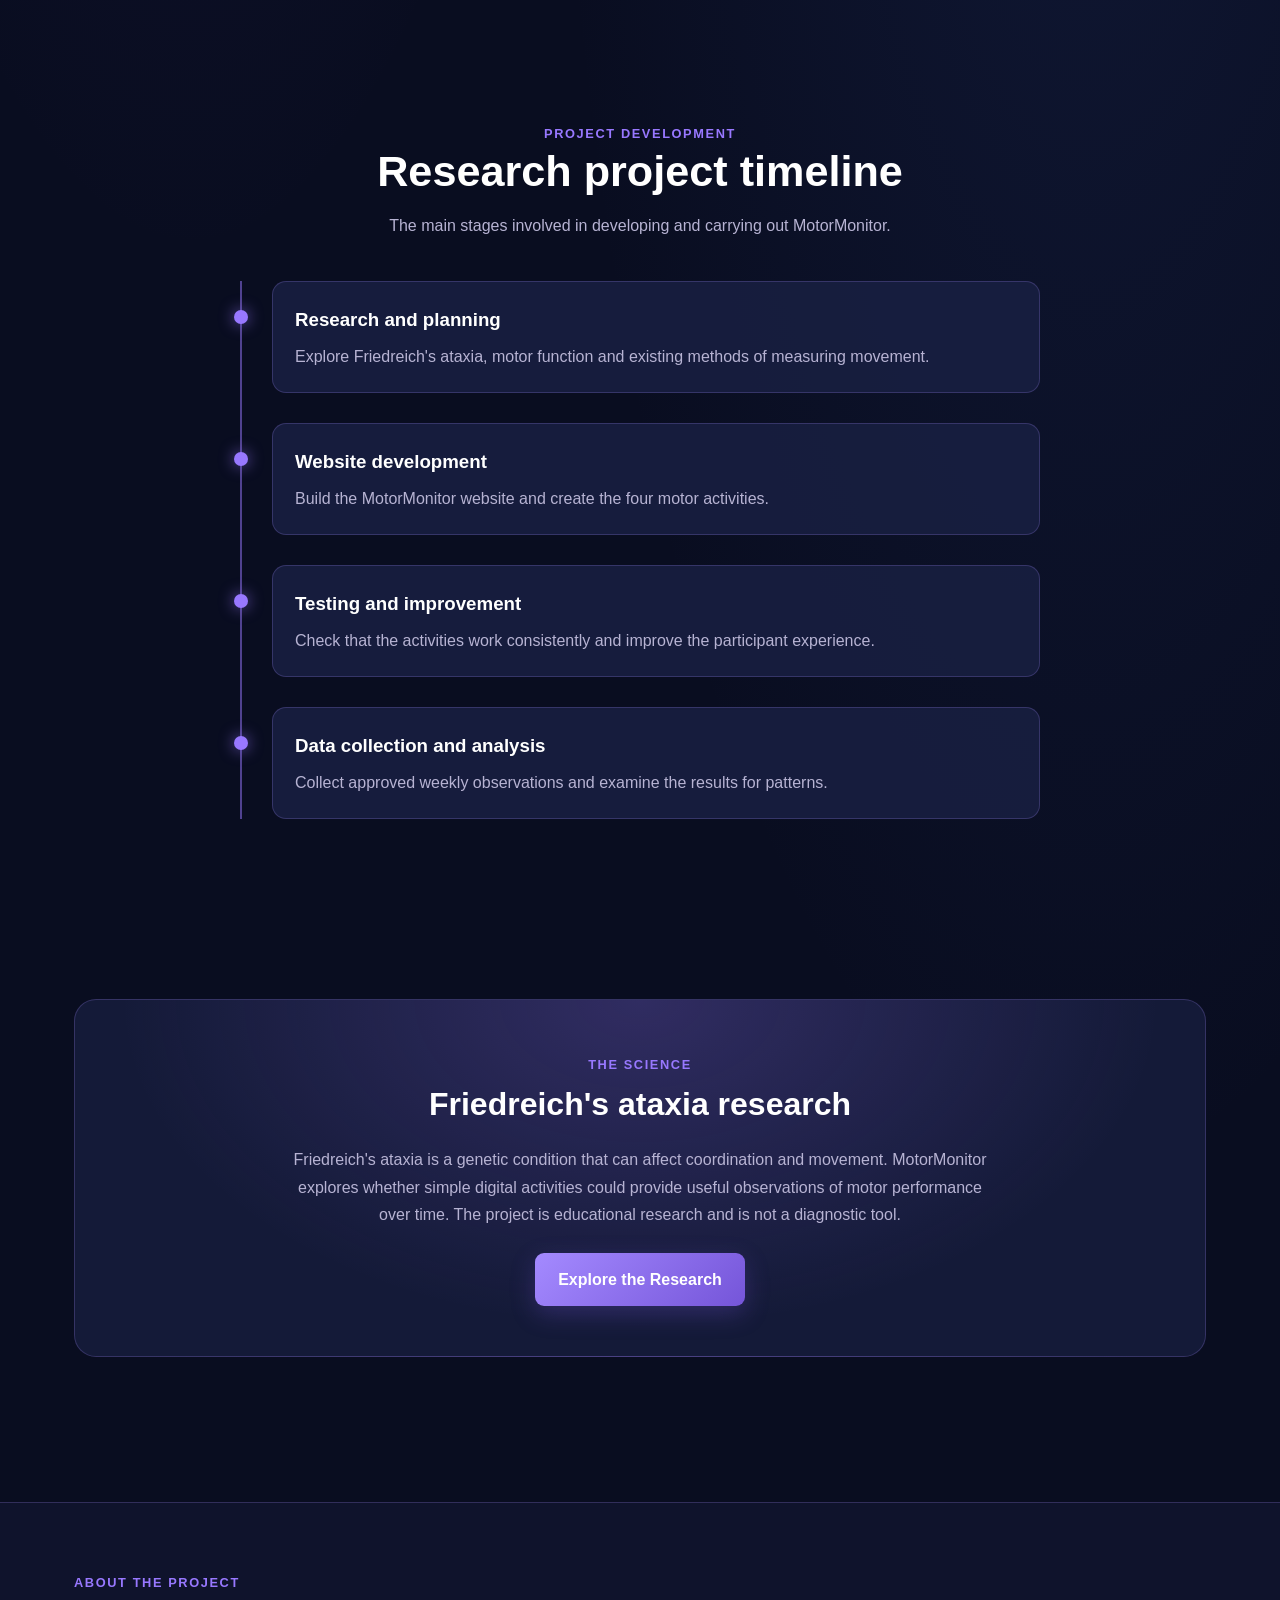
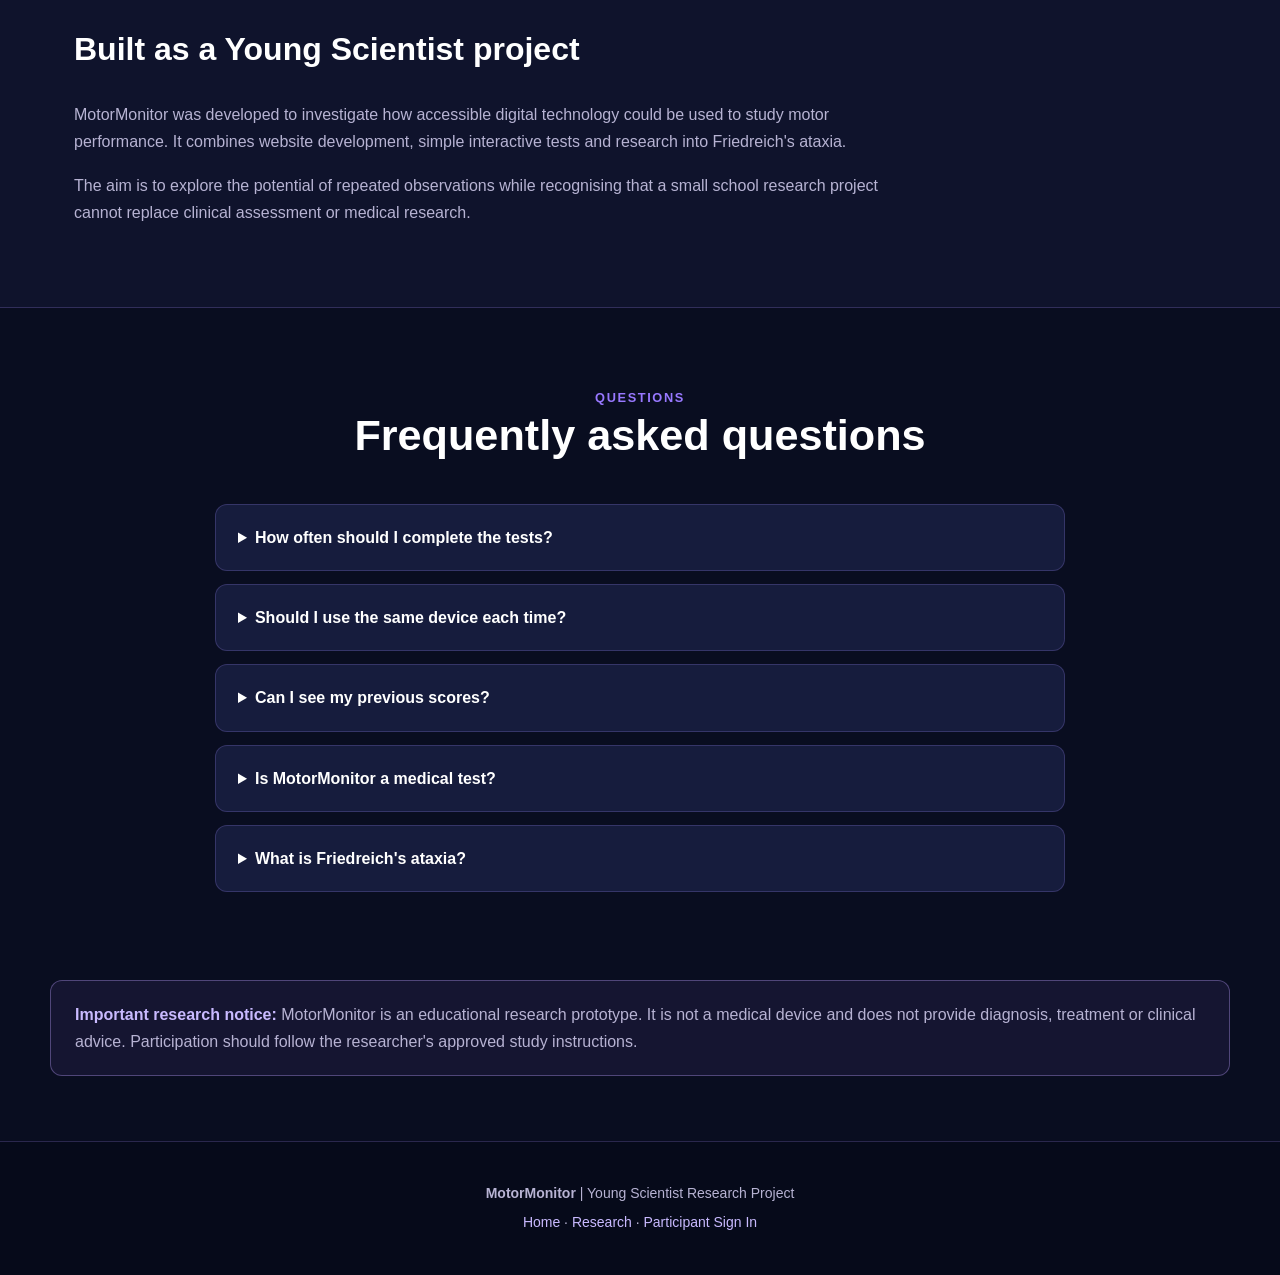
==== commit 51b81d1a: "Update index.html" ====
--- a/index.html
+++ b/index.html
@@ -4,21 +4,21 @@
 <head>
     <meta charset="UTF-8">
     <meta name="viewport" content="width=device-width, initial-scale=1.0">
-
-    <title>MotorMonitor | FRDA Motor Test Research Project</title>
-    <meta name="description" content="MotorMonitor is a Young Scientist research project investigating whether short digital weekly motor tests can monitor changes in motor performance associated with Friedreich's ataxia.">
+    <meta name="description" content="MotorMonitor is a Young Scientist research project exploring motor function over time in relation to Friedreich's ataxia.">
+    <title>MotorMonitor | Motor Function Research</title>
 
     <link rel="stylesheet" href="style.css">
 
     <style>
         :root {
-            --mm-navy: #111b36;
-            --mm-purple: #7057d9;
-            --mm-light-purple: #eeeaff;
-            --mm-background: #f7f8fc;
-            --mm-text: #28334b;
-            --mm-muted: #68738a;
-            --mm-white: #ffffff;
+            --mm-navy: #090d20;
+            --mm-deep: #101631;
+            --mm-card: rgba(25, 31, 65, 0.88);
+            --mm-purple: #9878ff;
+            --mm-light-purple: #c9baff;
+            --mm-text: #f0edff;
+            --mm-muted: #b7b3d3;
+            --mm-border: rgba(169, 143, 255, 0.22);
         }
 
         * {
@@ -31,35 +31,62 @@
 
         body {
             margin: 0;
-            background: var(--mm-background);
+            background:
+                radial-gradient(ellipse at 15% 15%, rgba(103, 70, 190, 0.19), transparent 35%),
+                radial-gradient(ellipse at 85% 45%, rgba(56, 85, 170, 0.15), transparent 35%),
+                var(--mm-navy);
             color: var(--mm-text);
             font-family: Arial, Helvetica, sans-serif;
+            line-height: 1.7;
+        }
+
+        body::before {
+            content: "";
+            position: fixed;
+            inset: 0;
+            pointer-events: none;
+            z-index: -1;
+            opacity: 0.65;
+            background-image:
+                radial-gradient(2px 2px at 10% 20%, #ffffff 45%, transparent 55%),
+                radial-gradient(1px 1px at 30% 70%, #c9baff 45%, transparent 55%),
+                radial-gradient(2px 2px at 70% 15%, #ffffff 45%, transparent 55%),
+                radial-gradient(1px 1px at 85% 80%, #c9baff 45%, transparent 55%),
+                radial-gradient(1px 1px at 55% 45%, #ffffff 45%, transparent 55%),
+                radial-gradient(2px 2px at 95% 35%, #ffffff 45%, transparent 55%);
+            background-size: 320px 320px;
+        }
+
+        a {
+            color: var(--mm-light-purple);
         }
 
         .mm-header {
-            background: rgba(255, 255, 255, 0.97);
-            border-bottom: 1px solid #e8eaf2;
             position: sticky;
             top: 0;
-            z-index: 10;
+            z-index: 100;
+            background: rgba(9, 13, 32, 0.92);
+            backdrop-filter: blur(14px);
+            border-bottom: 1px solid var(--mm-border);
         }
 
         .mm-nav {
             max-width: 1180px;
             margin: auto;
-            padding: 19px 28px;
+            padding: 15px 24px;
             display: flex;
+            align-items: center;
             justify-content: space-between;
-            align-items: center;
-            gap: 25px;
+            gap: 20px;
+            flex-wrap: wrap;
         }
 
         .mm-logo {
-            color: var(--mm-navy);
-            font-size: 25px;
+            color: white;
+            text-decoration: none;
+            font-size: 1.35rem;
             font-weight: 800;
-            letter-spacing: -1px;
-            white-space: nowrap;
+            letter-spacing: -0.5px;
         }
 
         .mm-logo span {
@@ -68,731 +95,476 @@
 
         .mm-nav-links {
             display: flex;
+            gap: 22px;
+            flex-wrap: wrap;
+        }
+
+        .mm-nav-links a {
+            color: var(--mm-muted);
+            text-decoration: none;
+            font-size: 0.94rem;
+            transition: color 0.2s ease;
+        }
+
+        .mm-nav-links a:hover {
+            color: white;
+        }
+
+        main {
+            max-width: none !important;
+            width: 100%;
+            margin: 0;
+            padding: 0;
+        }
+
+        .mm-hero {
+            position: relative;
+            overflow: hidden;
+            min-height: 570px;
+            display: flex;
             align-items: center;
-            gap: 30px;
-        }
-
-        .mm-nav-links a {
-            color: #536078;
-            text-decoration: none;
-            font-size: 14px;
-            font-weight: 600;
-            transition: color 0.2s ease;
-        }
-
-        .mm-nav-links a:hover {
-            color: var(--mm-purple);
-        }
-
-        .mm-nav-links .mm-signin {
-            background: var(--mm-navy);
-            color: white;
-            padding: 11px 19px;
-            border-radius: 9px;
-        }
-
-        .mm-nav-links .mm-signin:hover {
-            background: var(--mm-purple);
-            color: white;
-        }
-
-        /* HERO */
-
-        .mm-hero {
             background:
-                radial-gradient(circle at 85% 20%, rgba(133, 111, 236, 0.25), transparent 30%),
-                linear-gradient(125deg, #111b36 0%, #202c53 65%, #443b83 100%);
-            color: white;
-            padding: 100px 28px 105px;
-            overflow: hidden;
+                radial-gradient(ellipse at 80% 45%, rgba(120, 82, 220, 0.28), transparent 38%),
+                linear-gradient(125deg, #111936 0%, #17143a 55%, #21164a 100%);
+            border-bottom: 1px solid var(--mm-border);
+        }
+
+        .mm-hero::before {
+            content: "";
+            position: absolute;
+            width: 440px;
+            height: 440px;
+            right: 8%;
+            top: 50%;
+            transform: translateY(-50%);
+            border-radius: 50%;
+            background: radial-gradient(circle, rgba(147, 111, 255, 0.18), transparent 68%);
+            filter: blur(10px);
         }
 
         .mm-hero-inner {
+            position: relative;
+            z-index: 2;
+            width: 100%;
             max-width: 1180px;
             margin: auto;
-            display: grid;
-            grid-template-columns: 1.4fr 0.8fr;
-            align-items: center;
-            gap: 70px;
+            padding: 85px 24px;
+        }
+
+        .mm-hero-content {
+            max-width: 690px;
         }
 
         .mm-eyebrow {
             display: inline-block;
-            color: #d1c8ff;
-            background: rgba(255, 255, 255, 0.1);
-            border: 1px solid rgba(255, 255, 255, 0.16);
+            color: var(--mm-light-purple);
+            background: rgba(152, 120, 255, 0.13);
+            border: 1px solid var(--mm-border);
+            padding: 7px 14px;
             border-radius: 30px;
-            padding: 9px 15px;
-            font-size: 11px;
+            font-size: 0.83rem;
             font-weight: 700;
-            letter-spacing: 1.5px;
-            margin-bottom: 24px;
+            letter-spacing: 1px;
+            text-transform: uppercase;
         }
 
         .mm-hero h1 {
-            font-size: clamp(42px, 6vw, 68px);
+            font-size: clamp(2.7rem, 6vw, 4.8rem);
             line-height: 1.08;
-            letter-spacing: -2.5px;
-            max-width: 700px;
-            margin: 0 0 25px;
+            margin: 22px 0;
+            color: white;
+            letter-spacing: -2px;
         }
 
         .mm-hero h1 span {
-            color: #b9aaff;
-        }
-
-        .mm-hero-description {
-            color: #d3d9eb;
-            font-size: 17px;
-            line-height: 1.8;
-            max-width: 650px;
-            margin-bottom: 32px;
-        }
-
-        .mm-primary-button {
+            color: var(--mm-purple);
+        }
+
+        .mm-hero p {
+            color: #d0cce9;
+            font-size: 1.12rem;
+            max-width: 620px;
+            margin-bottom: 30px;
+        }
+
+        .mm-hero-art {
+            position: absolute;
+            right: 7%;
+            top: 50%;
+            transform: translateY(-50%);
+            width: min(34vw, 390px);
+            opacity: 0.8;
+            filter: drop-shadow(0 0 28px rgba(152, 120, 255, 0.35));
+            pointer-events: none;
+        }
+
+        .mm-hero-art svg {
+            width: 100%;
+            height: auto;
+        }
+
+        .mm-button {
             display: inline-block;
-            background: #a99aff;
-            color: #171d3a;
+            padding: 13px 23px;
+            border-radius: 9px;
+            background: linear-gradient(135deg, #a48aff, #7555d9);
+            color: white;
             text-decoration: none;
-            padding: 16px 25px;
-            border-radius: 10px;
-            font-size: 15px;
-            font-weight: 800;
-            transition: transform 0.2s ease, background 0.2s ease;
-        }
-
-        .mm-primary-button:hover {
-            background: #c0b5ff;
-            transform: translateY(-2px);
-        }
-
-        .mm-profile-note {
-            color: #c2c9df;
-            font-size: 12px;
-            margin-top: 17px;
-        }
-
-        .mm-hero-panel {
-            background: rgba(255, 255, 255, 0.09);
-            border: 1px solid rgba(255, 255, 255, 0.17);
-            border-radius: 22px;
-            padding: 30px;
-            backdrop-filter: blur(8px);
-        }
-
-        .mm-panel-label {
-            color: #c7bfff;
-            font-size: 11px;
-            letter-spacing: 1.5px;
-            font-weight: 800;
-            margin-bottom: 23px;
-        }
-
-        .mm-panel-item {
-            display: flex;
-            align-items: center;
-            gap: 15px;
-            padding: 17px 0;
-            border-bottom: 1px solid rgba(255, 255, 255, 0.13);
-        }
-
-        .mm-panel-item:last-child {
-            border-bottom: none;
-            padding-bottom: 0;
-        }
-
-        .mm-panel-icon {
-            width: 43px;
-            height: 43px;
-            display: grid;
-            place-items: center;
-            background: rgba(169, 154, 255, 0.2);
-            border-radius: 12px;
-            font-size: 20px;
-            flex-shrink: 0;
-        }
-
-        .mm-panel-item strong {
-            display: block;
-            font-size: 14px;
-            margin-bottom: 5px;
-        }
-
-        .mm-panel-item small {
-            color: #c2c9df;
-            font-size: 12px;
-        }
-
-        /* GENERAL SECTIONS */
+            font-weight: 700;
+            box-shadow: 0 8px 25px rgba(116, 81, 217, 0.28);
+            transition: transform 0.2s ease, box-shadow 0.2s ease;
+        }
+
+        .mm-button:hover {
+            transform: translateY(-3px);
+            box-shadow: 0 12px 30px rgba(116, 81, 217, 0.4);
+        }
 
         .mm-section {
             max-width: 1180px;
             margin: auto;
-            padding: 85px 28px;
+            padding: 75px 24px;
         }
 
         .mm-section-heading {
             text-align: center;
-            max-width: 680px;
-            margin: 0 auto 45px;
-        }
-
-        .mm-section-label {
+            max-width: 750px;
+            margin: 0 auto 42px;
+        }
+
+        .mm-section-heading h2 {
+            color: white;
+            font-size: clamp(1.9rem, 4vw, 2.7rem);
+            line-height: 1.2;
+            margin: 0 0 14px;
+        }
+
+        .mm-section-heading p {
+            color: var(--mm-muted);
+            margin: 0;
+        }
+
+        .mm-section-tag {
             color: var(--mm-purple);
-            font-size: 11px;
-            letter-spacing: 1.5px;
+            font-size: 0.8rem;
             font-weight: 800;
-            margin-bottom: 13px;
-        }
-
-        .mm-section-heading h2 {
-            color: var(--mm-navy);
-            font-size: clamp(29px, 4vw, 39px);
-            letter-spacing: -1px;
-            margin: 0 0 15px;
-        }
-
-        .mm-section-heading p {
-            color: var(--mm-muted);
-            font-size: 15px;
-            line-height: 1.7;
-        }
-
-        /* PROCESS CARDS */
-
-        .mm-process-grid {
+            letter-spacing: 1.6px;
+            text-transform: uppercase;
+        }
+
+        .mm-card-grid {
             display: grid;
-            grid-template-columns: repeat(3, 1fr);
+            grid-template-columns: repeat(3, minmax(0, 1fr));
             gap: 22px;
         }
 
-        .mm-process-card {
-            background: white;
-            border: 1px solid #e9eaf2;
+        .mm-card {
+            background: var(--mm-card);
+            border: 1px solid var(--mm-border);
             border-radius: 17px;
-            padding: 29px;
-            box-shadow: 0 8px 25px rgba(22, 31, 63, 0.035);
-            transition: transform 0.2s ease, box-shadow 0.2s ease;
-        }
-
-        .mm-process-card:hover {
+            padding: 27px;
+            box-shadow: 0 12px 35px rgba(0, 0, 0, 0.15);
+            transition: transform 0.25s ease, border-color 0.25s ease;
+        }
+
+        .mm-card:hover {
             transform: translateY(-5px);
-            box-shadow: 0 15px 30px rgba(22, 31, 63, 0.08);
-        }
-
-        .mm-number {
-            width: 43px;
-            height: 43px;
+            border-color: rgba(169, 143, 255, 0.55);
+        }
+
+        .mm-card h3 {
+            color: white;
+            margin: 0 0 10px;
+            font-size: 1.2rem;
+        }
+
+        .mm-card p {
+            color: var(--mm-muted);
+            margin: 0;
+        }
+
+        .mm-card-icon {
+            width: 45px;
+            height: 45px;
             display: grid;
             place-items: center;
             border-radius: 12px;
-            background: var(--mm-light-purple);
+            margin-bottom: 18px;
+            background: rgba(152, 120, 255, 0.16);
+            color: var(--mm-light-purple);
+            font-size: 1.4rem;
+        }
+
+        .mm-two-column {
+            display: grid;
+            grid-template-columns: 1fr 1fr;
+            align-items: center;
+            gap: 45px;
+        }
+
+        .mm-text-panel h2 {
+            color: white;
+            font-size: 2.2rem;
+            line-height: 1.2;
+            margin: 0 0 18px;
+        }
+
+        .mm-text-panel p {
+            color: var(--mm-muted);
+        }
+
+        .mm-highlight {
+            color: var(--mm-light-purple);
+            font-weight: 700;
+        }
+
+        .mm-science-panel {
+            position: relative;
+            overflow: hidden;
+            min-height: 300px;
+            padding: 30px;
+            display: flex;
+            align-items: center;
+            justify-content: center;
+            border: 1px solid var(--mm-border);
+            border-radius: 20px;
+            background:
+                radial-gradient(circle at 50% 50%, rgba(135, 95, 230, 0.22), transparent 65%),
+                #141a38;
+        }
+
+        .mm-science-panel svg {
+            width: 100%;
+            max-width: 360px;
+        }
+
+        .mm-test-card {
+            min-height: 190px;
+        }
+
+        .mm-test-card h3 {
+            color: var(--mm-light-purple);
+        }
+
+        .mm-feature-grid {
+            display: grid;
+            grid-template-columns: repeat(2, minmax(0, 1fr));
+            gap: 20px;
+        }
+
+        .mm-feature {
+            display: flex;
+            gap: 16px;
+            padding: 23px;
+            background: var(--mm-card);
+            border: 1px solid var(--mm-border);
+            border-radius: 15px;
+        }
+
+        .mm-feature-icon {
+            flex-shrink: 0;
             color: var(--mm-purple);
-            font-size: 14px;
-            font-weight: 800;
-            margin-bottom: 24px;
-        }
-
-        .mm-process-card h3 {
-            color: var(--mm-navy);
-            font-size: 19px;
-            margin: 0 0 12px;
-        }
-
-        .mm-process-card p {
-            color: var(--mm-muted);
-            font-size: 14px;
-            line-height: 1.75;
+            font-size: 1.5rem;
+        }
+
+        .mm-feature h3 {
+            color: white;
+            margin: 0 0 5px;
+        }
+
+        .mm-feature p {
+            color: var(--mm-muted);
             margin: 0;
         }
 
-        /* WHY MONITOR */
-
-        .mm-why-section {
-            background: white;
-            border-top: 1px solid #eceef5;
-            border-bottom: 1px solid #eceef5;
-        }
-
-        .mm-why-grid {
+        .mm-timeline {
+            max-width: 800px;
+            margin: auto;
+            border-left: 2px solid rgba(152, 120, 255, 0.5);
+            padding-left: 30px;
+        }
+
+        .mm-timeline-item {
+            position: relative;
+            margin-bottom: 30px;
+            padding: 22px;
+            background: var(--mm-card);
+            border: 1px solid var(--mm-border);
+            border-radius: 14px;
+        }
+
+        .mm-timeline-item::before {
+            content: "";
+            position: absolute;
+            left: -39px;
+            top: 28px;
+            width: 14px;
+            height: 14px;
+            border-radius: 50%;
+            background: var(--mm-purple);
+            box-shadow: 0 0 15px rgba(152, 120, 255, 0.7);
+        }
+
+        .mm-timeline-item h3 {
+            color: white;
+            margin: 0 0 7px;
+        }
+
+        .mm-timeline-item p {
+            color: var(--mm-muted);
+            margin: 0;
+        }
+
+        .mm-research-panel {
+            padding: 50px;
+            text-align: center;
+            border: 1px solid var(--mm-border);
+            border-radius: 22px;
+            background:
+                radial-gradient(ellipse at 50% 0%, rgba(139, 103, 230, 0.24), transparent 65%),
+                #141a38;
+        }
+
+        .mm-research-panel h2 {
+            color: white;
+            font-size: 2rem;
+            margin: 0 0 15px;
+        }
+
+        .mm-research-panel p {
+            max-width: 700px;
+            margin: 0 auto 25px;
+            color: var(--mm-muted);
+        }
+
+        .mm-about {
+            background: rgba(21, 26, 55, 0.55);
+            border-top: 1px solid var(--mm-border);
+            border-bottom: 1px solid var(--mm-border);
+        }
+
+        .mm-about-inner {
             max-width: 1180px;
             margin: auto;
-            padding: 80px 28px;
-            display: grid;
-            grid-template-columns: 1fr 1fr;
-            gap: 55px;
-            align-items: center;
-        }
-
-        .mm-why-intro h2 {
-            color: var(--mm-navy);
-            font-size: 35px;
-            letter-spacing: -1px;
-            margin: 0 0 18px;
-        }
-
-        .mm-why-intro p {
-            color: var(--mm-muted);
-            font-size: 15px;
-            line-height: 1.85;
-        }
-
-        .mm-why-points {
-            display: grid;
-            gap: 16px;
-        }
-
-        .mm-why-point {
-            display: flex;
-            align-items: flex-start;
-            gap: 16px;
-            background: var(--mm-background);
-            border: 1px solid #eaebf2;
-            border-radius: 14px;
-            padding: 20px;
-        }
-
-        .mm-why-icon {
-            width: 42px;
-            height: 42px;
-            flex-shrink: 0;
-            display: grid;
-            place-items: center;
-            background: var(--mm-light-purple);
-            border-radius: 12px;
-            font-size: 20px;
-        }
-
-        .mm-why-point h3 {
-            color: var(--mm-navy);
-            font-size: 15px;
-            margin: 2px 0 7px;
-        }
-
-        .mm-why-point p {
-            color: var(--mm-muted);
-            font-size: 13px;
-            line-height: 1.6;
-            margin: 0;
-        }
-
-        /* TESTS */
-
-        .mm-tests-section {
-            background: #ffffff;
-            border-top: 1px solid #eceef5;
-            border-bottom: 1px solid #eceef5;
-        }
-
-        .mm-tests-grid {
-            max-width: 1180px;
-            margin: auto;
-            padding: 80px 28px;
-            display: grid;
-            grid-template-columns: 0.8fr 1.2fr;
-            gap: 65px;
-            align-items: center;
-        }
-
-        .mm-tests-intro h2 {
-            color: var(--mm-navy);
-            font-size: 36px;
-            letter-spacing: -1px;
-            margin: 0 0 18px;
-        }
-
-        .mm-tests-intro p {
-            color: var(--mm-muted);
-            line-height: 1.8;
-            font-size: 15px;
-        }
-
-        .mm-test-list {
-            display: grid;
-            grid-template-columns: 1fr 1fr;
-            gap: 16px;
-        }
-
-        .mm-test-card {
-            background: var(--mm-background);
-            border: 1px solid #eaebf2;
-            border-radius: 15px;
-            padding: 22px;
-            display: flex;
-            gap: 14px;
-            align-items: flex-start;
-        }
-
-        .mm-test-icon {
-            width: 43px;
-            height: 43px;
-            flex-shrink: 0;
-            display: grid;
-            place-items: center;
-            background: var(--mm-light-purple);
-            border-radius: 12px;
-            font-size: 21px;
-        }
-
-        .mm-test-card h3 {
-            color: var(--mm-navy);
-            font-size: 15px;
-            margin: 2px 0 7px;
-        }
-
-        .mm-test-card p {
-            color: var(--mm-muted);
-            font-size: 12px;
-            line-height: 1.5;
-            margin: 0;
-        }
-
-        /* DIFFERENCE CARDS */
-
-        .mm-feature-grid {
-            display: grid;
-            grid-template-columns: repeat(3, 1fr);
-            gap: 20px;
-        }
-
-        .mm-feature-card {
-            background: white;
-            border: 1px solid #e9eaf2;
-            border-radius: 16px;
-            padding: 27px;
-            box-shadow: 0 8px 25px rgba(22, 31, 63, 0.035);
-        }
-
-        .mm-feature-icon {
-            width: 48px;
-            height: 48px;
-            display: grid;
-            place-items: center;
-            background: var(--mm-light-purple);
-            border-radius: 13px;
-            font-size: 22px;
-            margin-bottom: 20px;
-        }
-
-        .mm-feature-card h3 {
-            color: var(--mm-navy);
-            font-size: 17px;
-            margin: 0 0 10px;
-        }
-
-        .mm-feature-card p {
-            color: var(--mm-muted);
-            font-size: 13px;
-            line-height: 1.75;
-            margin: 0;
-        }
-
-        /* TIMELINE */
-
-        .mm-timeline-section {
-            background: white;
-            border-top: 1px solid #eceef5;
-            border-bottom: 1px solid #eceef5;
-        }
-
-        .mm-timeline {
+            padding: 65px 24px;
+        }
+
+        .mm-about h2 {
+            color: white;
+            font-size: 2rem;
+        }
+
+        .mm-about p {
+            color: var(--mm-muted);
+            max-width: 850px;
+        }
+
+        .mm-faq {
             max-width: 850px;
             margin: auto;
-            display: grid;
-            gap: 0;
-        }
-
-        .mm-timeline-item {
-            display: grid;
-            grid-template-columns: 65px 1fr;
-            gap: 20px;
-            position: relative;
-            padding-bottom: 30px;
-        }
-
-        .mm-timeline-item:last-child {
-            padding-bottom: 0;
-        }
-
-        .mm-timeline-marker {
-            width: 48px;
-            height: 48px;
-            display: grid;
-            place-items: center;
-            background: var(--mm-light-purple);
-            color: var(--mm-purple);
-            border-radius: 14px;
-            font-weight: 800;
-            position: relative;
-            z-index: 1;
-        }
-
-        .mm-timeline-item:not(:last-child)::after {
-            content: "";
-            position: absolute;
-            left: 23px;
-            top: 48px;
-            bottom: 0;
-            width: 2px;
-            background: #e2dcff;
-        }
-
-        .mm-timeline-content {
-            padding: 5px 0 0;
-        }
-
-        .mm-timeline-content h3 {
-            color: var(--mm-navy);
-            font-size: 17px;
-            margin: 0 0 8px;
-        }
-
-        .mm-timeline-content p {
-            color: var(--mm-muted);
-            font-size: 14px;
-            line-height: 1.7;
-            margin: 0;
-        }
-
-        /* RESEARCH PANEL */
-
-        .mm-research {
-            background: linear-gradient(135deg, #eeeaff, #f7f5ff);
-            border: 1px solid #e2dcff;
-            border-radius: 20px;
-            padding: 36px;
-            display: grid;
-            grid-template-columns: 1fr auto;
-            gap: 25px;
-            align-items: center;
-        }
-
-        .mm-research h2 {
-            color: var(--mm-navy);
-            font-size: 25px;
-            margin: 0 0 12px;
-        }
-
-        .mm-research p {
-            color: #59627b;
-            font-size: 14px;
-            line-height: 1.8;
-            margin: 0;
-            max-width: 750px;
-        }
-
-        .mm-secondary-button {
-            display: inline-block;
-            background: var(--mm-purple);
-            color: white;
-            padding: 14px 20px;
-            border-radius: 9px;
-            text-decoration: none;
+        }
+
+        .mm-faq details {
+            margin-bottom: 13px;
+            padding: 19px 22px;
+            background: var(--mm-card);
+            border: 1px solid var(--mm-border);
+            border-radius: 12px;
+        }
+
+        .mm-faq summary {
+            color: white;
+            cursor: pointer;
             font-weight: 700;
-            font-size: 13px;
-            white-space: nowrap;
-            transition: background 0.2s ease;
-        }
-
-        .mm-secondary-button:hover {
-            background: #5740bd;
-        }
-
-        /* ABOUT */
-
-        .mm-about {
-            background: white;
-            border: 1px solid #e9eaf2;
-            border-radius: 18px;
-            padding: 35px;
-        }
-
-        .mm-about h2 {
-            color: var(--mm-navy);
-            font-size: 25px;
-            margin: 0 0 14px;
-        }
-
-        .mm-about p {
-            color: var(--mm-muted);
-            font-size: 14px;
-            line-height: 1.8;
-            margin: 0 0 12px;
-        }
-
-        .mm-about p:last-child {
+        }
+
+        .mm-faq details p {
+            color: var(--mm-muted);
             margin-bottom: 0;
         }
-
-        /* FAQ */
-
-        .mm-faq-list {
-            max-width: 850px;
-            margin: auto;
-            display: grid;
-            gap: 13px;
-        }
-
-        .mm-faq-item {
-            background: white;
-            border: 1px solid #e8eaf2;
-            border-radius: 13px;
-            padding: 20px 23px;
-        }
-
-        .mm-faq-item summary {
-            color: var(--mm-navy);
-            font-size: 15px;
-            font-weight: 700;
-            cursor: pointer;
-            line-height: 1.5;
-        }
-
-        .mm-faq-item p {
-            color: var(--mm-muted);
-            font-size: 13px;
-            line-height: 1.75;
-            margin: 15px 0 0;
-        }
-
-        .mm-faq-item[open] {
-            border-color: #d8d0ff;
-        }
-
-        /* NOTICE */
 
         .mm-notice {
             max-width: 1180px;
-            margin: 0 auto;
-            padding: 0 28px 75px;
-        }
-
-        .mm-notice-inner {
-            background: #fff;
-            border: 1px solid #e7e9f0;
-            border-left: 4px solid var(--mm-purple);
-            border-radius: 10px;
-            padding: 23px 26px;
-        }
-
-        .mm-notice h3 {
-            color: var(--mm-navy);
-            font-size: 15px;
-            margin: 0 0 8px;
-        }
-
-        .mm-notice p {
-            color: var(--mm-muted);
-            font-size: 13px;
-            line-height: 1.7;
-            margin: 0;
-        }
-
-        /* FOOTER */
+            margin: 0 auto 65px;
+            padding: 20px 24px;
+            border: 1px solid rgba(190, 160, 255, 0.35);
+            border-radius: 12px;
+            background: rgba(107, 78, 170, 0.13);
+            color: var(--mm-muted);
+        }
+
+        .mm-notice strong {
+            color: var(--mm-light-purple);
+        }
 
         .mm-footer {
-            background: var(--mm-navy);
-            color: #d4d9e8;
-            padding: 35px 28px;
+            padding: 35px 24px;
             text-align: center;
-        }
-
-        .mm-footer strong {
-            color: white;
-            font-size: 16px;
-        }
-
-        .mm-footer p {
-            font-size: 12px;
-            line-height: 1.7;
-            margin: 9px 0 0;
-            color: #aeb8d0;
-        }
-
-        /* RESPONSIVE */
-
-        @media (max-width: 800px) {
+            border-top: 1px solid var(--mm-border);
+            background: rgba(7, 10, 25, 0.8);
+            color: var(--mm-muted);
+        }
+
+        .mm-footer a {
+            color: var(--mm-light-purple);
+            text-decoration: none;
+        }
+
+        @media (max-width: 850px) {
+            .mm-hero-art {
+                right: -5%;
+                width: 35vw;
+                opacity: 0.3;
+            }
+
+            .mm-card-grid {
+                grid-template-columns: repeat(2, minmax(0, 1fr));
+            }
+
+            .mm-two-column {
+                grid-template-columns: 1fr;
+            }
+        }
+
+        @media (max-width: 600px) {
+            .mm-nav {
+                justify-content: center;
+            }
+
+            .mm-nav-links {
+                justify-content: center;
+                gap: 13px;
+            }
+
+            .mm-hero {
+                min-height: 500px;
+            }
+
+            .mm-hero-art {
+                width: 65vw;
+                right: -20%;
+                opacity: 0.18;
+            }
+
             .mm-hero-inner {
-                grid-template-columns: 1fr;
-                gap: 40px;
-            }
-
-            .mm-hero {
-                padding: 75px 24px;
-            }
-
-            .mm-hero-panel {
-                max-width: 550px;
-            }
-
-            .mm-process-grid,
+                padding: 65px 22px;
+            }
+
+            .mm-card-grid,
             .mm-feature-grid {
                 grid-template-columns: 1fr;
             }
 
-            .mm-tests-grid,
-            .mm-why-grid {
-                grid-template-columns: 1fr;
-                gap: 35px;
-            }
-
-            .mm-research {
-                grid-template-columns: 1fr;
-            }
-        }
-
-        @media (max-width: 600px) {
-            .mm-nav {
-                flex-direction: column;
-                gap: 16px;
-                padding: 17px 15px;
-            }
-
-            .mm-nav-links {
-                width: 100%;
-                justify-content: center;
-                gap: 15px;
-                flex-wrap: wrap;
-            }
-
-            .mm-nav-links a {
-                font-size: 12px;
-            }
-
-            .mm-nav-links .mm-signin {
-                padding: 9px 13px;
-            }
-
-            .mm-hero h1 {
-                letter-spacing: -1.5px;
-            }
-
-            .mm-hero-description {
-                font-size: 15px;
-            }
-
-            .mm-section,
-            .mm-tests-grid,
-            .mm-why-grid {
-                padding: 60px 20px;
-            }
-
-            .mm-test-list {
-                grid-template-columns: 1fr;
-            }
-
-            .mm-research,
-            .mm-about {
-                padding: 25px;
+            .mm-section {
+                padding: 55px 20px;
+            }
+
+            .mm-research-panel {
+                padding: 30px 20px;
             }
 
             .mm-notice {
-                padding: 0 20px 55px;
-            }
-
-            .mm-timeline-item {
-                grid-template-columns: 52px 1fr;
-                gap: 13px;
+                margin: 0 20px 45px;
             }
         }
 
@@ -804,7 +576,7 @@
             *,
             *::before,
             *::after {
-                transition-duration: 0.01ms !important;
+                transition: none !important;
             }
         }
     </style>
@@ -812,542 +584,335 @@
 
 <body>
 
-    <!-- NAVIGATION -->
-    <header class="mm-header">
-        <nav class="mm-nav">
-            <div class="mm-logo">Motor<span>Monitor</span></div>
-
-            <div class="mm-nav-links">
-                <a href="index.html">Home</a>
-                <a href="test.html">Weekly Test</a>
-                <a href="research.html">Research</a>
-                <a href="signin.html" class="mm-signin">Sign In</a>
+<header class="mm-header">
+    <nav class="mm-nav">
+        <a href="index.html" class="mm-logo">Motor<span>Monitor</span></a>
+
+        <div class="mm-nav-links">
+            <a href="index.html">Home</a>
+            <a href="test.html">Motor Tests</a>
+            <a href="research.html">Research</a>
+            <a href="signin.html">Sign In</a>
+        </div>
+    </nav>
+</header>
+
+<main>
+
+    <!-- HERO -->
+    <section class="mm-hero">
+        <div class="mm-hero-art" aria-hidden="true">
+            <svg viewBox="0 0 400 600" fill="none" xmlns="http://www.w3.org/2000/svg">
+                <defs>
+                    <linearGradient id="dnaA" x1="0" y1="0" x2="400" y2="600">
+                        <stop stop-color="#c8b5ff"/>
+                        <stop offset="1" stop-color="#7955e8"/>
+                    </linearGradient>
+                </defs>
+                <path d="M90 20 C350 120 50 220 310 320 C570 420 50 500 170 580"
+                      stroke="url(#dnaA)" stroke-width="8" stroke-linecap="round"/>
+                <path d="M310 20 C50 120 350 220 90 320 C-170 420 350 500 230 580"
+                      stroke="#7c9cff" stroke-width="8" stroke-linecap="round"/>
+                <g stroke="#c8b5ff" stroke-width="3" opacity="0.8">
+                    <path d="M130 45 L270 45"/>
+                    <path d="M90 100 L310 100"/>
+                    <path d="M75 160 L325 160"/>
+                    <path d="M110 220 L290 220"/>
+                    <path d="M130 280 L270 280"/>
+                    <path d="M100 340 L300 340"/>
+                    <path d="M75 400 L325 400"/>
+                    <path d="M100 460 L300 460"/>
+                    <path d="M145 520 L255 520"/>
+                </g>
+                <g fill="#ffffff">
+                    <circle cx="130" cy="45" r="5"/>
+                    <circle cx="270" cy="45" r="5"/>
+                    <circle cx="90" cy="100" r="5"/>
+                    <circle cx="310" cy="100" r="5"/>
+                    <circle cx="75" cy="160" r="5"/>
+                    <circle cx="325" cy="160" r="5"/>
+                </g>
+            </svg>
+        </div>
+
+        <div class="mm-hero-inner">
+            <div class="mm-hero-content">
+                <span class="mm-eyebrow">Young Scientist Research Project</span>
+
+                <h1>Understanding motor function <span>over time.</span></h1>
+
+                <p>
+                    MotorMonitor is a research project exploring how simple,
+                    repeated motor tests can help us understand changes in
+                    motor performance, with a focus on Friedreich's ataxia.
+                </p>
+
+                <a href="profile.html" class="mm-button">Get Started</a>
             </div>
-        </nav>
-    </header>
-
-    <main>
-
-        <!-- HERO -->
-        <section class="mm-hero">
-            <div class="mm-hero-inner">
-
-                <div>
-                    <div class="mm-eyebrow">
-                        FRIEDREICH'S ATAXIA RESEARCH PROJECT
-                    </div>
-
-                    <h1>
-                        Understanding movement.
-                        <span>One week at a time.</span>
-                    </h1>
-
-                    <p class="mm-hero-description">
-                        MotorMonitor is a digital motor testing project
-                        developed as part of the Stripe Young Scientist
-                        & Technology Exhibition. Created by Sean Toomey,
-                        it investigates whether short weekly motor tests
-                        can help researchers study changes in motor
-                        performance associated with Friedreich's ataxia
-                        (FRDA).
-                    </p>
-
-                    <a href="profile.html" class="mm-primary-button">
-                        Create Your Profile →
-                    </a>
-
-                    <p class="mm-profile-note">
-                        Your profile uses a participant number rather
-                        than displaying your name.
-                    </p>
-                </div>
-
-                <div class="mm-hero-panel">
-                    <div class="mm-panel-label">
-                        THE MOTOR MONITOR APPROACH
-                    </div>
-
-                    <div class="mm-panel-item">
-                        <div class="mm-panel-icon">⌁</div>
-                        <div>
-                            <strong>Short digital tests</strong>
-                            <small>Simple tasks designed to measure movement</small>
-                        </div>
-                    </div>
-
-                    <div class="mm-panel-item">
-                        <div class="mm-panel-icon">◷</div>
-                        <div>
-                            <strong>Weekly participation</strong>
-                            <small>Repeat testing over an extended period</small>
-                        </div>
-                    </div>
-
-                    <div class="mm-panel-item">
-                        <div class="mm-panel-icon">▥</div>
-                        <div>
-                            <strong>Research data</strong>
-                            <small>Results recorded for research analysis</small>
-                        </div>
-                    </div>
-                </div>
-
-            </div>
-        </section>
-
-        <!-- HOW IT WORKS -->
-        <section class="mm-section">
-
-            <div class="mm-section-heading">
-                <div class="mm-section-label">THE PROCESS</div>
-                <h2>How MotorMonitor works</h2>
+        </div>
+    </section>
+
+    <!-- HOW IT WORKS -->
+    <section class="mm-section">
+        <div class="mm-section-heading">
+            <span class="mm-section-tag">Getting started</span>
+            <h2>How MotorMonitor works</h2>
+            <p>A simple process designed to collect consistent observations over time.</p>
+        </div>
+
+        <div class="mm-card-grid">
+            <article class="mm-card mm-process-card">
+                <div class="mm-card-icon">01</div>
+                <h3>Create a participant account</h3>
+                <p>Use your participant login to access the motor tests.</p>
+            </article>
+
+            <article class="mm-card mm-process-card">
+                <div class="mm-card-icon">02</div>
+                <h3>Complete the motor tests</h3>
+                <p>Carry out four short activities that measure different aspects of motor performance.</p>
+            </article>
+
+            <article class="mm-card mm-process-card">
+                <div class="mm-card-icon">03</div>
+                <h3>Repeat each week</h3>
+                <p>Repeated sessions allow observations to be studied across a longer period.</p>
+            </article>
+        </div>
+    </section>
+
+    <!-- WHY MONITOR -->
+    <section class="mm-section">
+        <div class="mm-two-column">
+            <div class="mm-text-panel">
+                <span class="mm-section-tag">The purpose</span>
+                <h2>Why monitor motor performance?</h2>
                 <p>
-                    A straightforward weekly process designed to collect
-                    consistent motor performance data over time.
+                    Motor abilities can involve coordination, reaction time,
+                    accuracy and controlled movement. Studying these areas
+                    repeatedly may help researchers understand patterns
+                    that are not obvious from a single test.
+                </p>
+                <p>
+                    MotorMonitor focuses on <span class="mm-highlight">weekly observations</span>
+                    rather than comparing participants against one another.
                 </p>
             </div>
 
-            <div class="mm-process-grid">
-
-                <div class="mm-process-card">
-                    <div class="mm-number">01</div>
-                    <h3>Complete the tests</h3>
-                    <p>
-                        Participants complete four short digital motor
-                        and reaction tests during each weekly session.
-                    </p>
-                </div>
-
-                <div class="mm-process-card">
-                    <div class="mm-number">02</div>
-                    <h3>Record the results</h3>
-                    <p>
-                        Test results are recorded for the research
-                        project, allowing performance to be examined
-                        across multiple sessions.
-                    </p>
-                </div>
-
-                <div class="mm-process-card">
-                    <div class="mm-number">03</div>
-                    <h3>Study changes over time</h3>
-                    <p>
-                        Researchers can analyse patterns across repeated
-                        sessions while considering natural variation and
-                        other factors that may affect performance.
-                    </p>
-                </div>
-
+            <div class="mm-science-panel" aria-hidden="true">
+                <svg viewBox="0 0 360 260" fill="none" xmlns="http://www.w3.org/2000/svg">
+                    <circle cx="180" cy="130" r="90" stroke="#7057d9" stroke-width="1.5" opacity="0.5"/>
+                    <circle cx="180" cy="130" r="65" stroke="#9878ff" stroke-width="1.5" opacity="0.5"/>
+                    <circle cx="180" cy="130" r="35" fill="#9878ff" opacity="0.13"/>
+                    <path d="M65 130 H295 M180 15 V245" stroke="#c9baff" stroke-width="1" opacity="0.4"/>
+                    <path d="M90 165 C120 165 125 80 160 100 S210 190 240 125 S270 95 290 95"
+                          stroke="#b9a2ff" stroke-width="4" stroke-linecap="round"/>
+                    <circle cx="90" cy="165" r="6" fill="#b9a2ff"/>
+                    <circle cx="160" cy="100" r="6" fill="#b9a2ff"/>
+                    <circle cx="240" cy="125" r="6" fill="#b9a2ff"/>
+                    <circle cx="290" cy="95" r="6" fill="#b9a2ff"/>
+                </svg>
             </div>
-        </section>
-
-        <!-- WHY MONITOR -->
-        <section class="mm-why-section">
-
-            <div class="mm-why-grid">
-
-                <div class="mm-why-intro">
-                    <div class="mm-section-label">THE PURPOSE</div>
-
-                    <h2>Why monitor motor performance?</h2>
-
-                    <p>
-                        Movement and coordination are important parts
-                        of everyday activities. Repeated motor testing
-                        provides an opportunity to explore how performance
-                        may vary over time.
-                    </p>
-
-                    <p>
-                        A single test only gives a snapshot of performance.
-                        By repeating the same tasks regularly, this project
-                        can investigate patterns across multiple sessions.
-                    </p>
-                </div>
-
-                <div class="mm-why-points">
-
-                    <div class="mm-why-point">
-                        <div class="mm-why-icon">📅</div>
-                        <div>
-                            <h3>Repeated observations</h3>
-                            <p>
-                                Weekly sessions provide multiple
-                                observations instead of relying on
-                                one test.
-                            </p>
-                        </div>
-                    </div>
-
-                    <div class="mm-why-point">
-                        <div class="mm-why-icon">📊</div>
-                        <div>
-                            <h3>Patterns over time</h3>
-                            <p>
-                                Researchers can explore whether
-                                performance changes or remains
-                                relatively consistent.
-                            </p>
-                        </div>
-                    </div>
-
-                    <div class="mm-why-point">
-                        <div class="mm-why-icon">🔬</div>
-                        <div>
-                            <h3>Research exploration</h3>
-                            <p>
-                                The project investigates the potential
-                                value and limitations of simple digital
-                                motor tests.
-                            </p>
-                        </div>
-                    </div>
-
-                </div>
-
-            </div>
-        </section>
-
-        <!-- TESTS -->
-        <section class="mm-tests-section">
-
-            <div class="mm-tests-grid">
-
-                <div class="mm-tests-intro">
-                    <div class="mm-section-label">MOTOR PERFORMANCE</div>
-
-                    <h2>What's measured?</h2>
-
-                    <p>
-                        MotorMonitor uses four short tasks to examine
-                        different aspects of motor performance, including
-                        coordination, reaction speed, tracking and
-                        consistency.
-                    </p>
-                </div>
-
-                <div class="mm-test-list">
-
-                    <div class="mm-test-card">
-                        <div class="mm-test-icon">🎯</div>
-                        <div>
-                            <h3>Target Tapping</h3>
-                            <p>Coordination and tapping accuracy</p>
-                        </div>
-                    </div>
-
-                    <div class="mm-test-card">
-                        <div class="mm-test-icon">✋</div>
-                        <div>
-                            <h3>Moving Target</h3>
-                            <p>Motor control and visual tracking</p>
-                        </div>
-                    </div>
-
-                    <div class="mm-test-card">
-                        <div class="mm-test-icon">⚡</div>
-                        <div>
-                            <h3>Reaction Time</h3>
-                            <p>Speed of response to a visual signal</p>
-                        </div>
-                    </div>
-
-                    <div class="mm-test-card">
-                        <div class="mm-test-icon">🔄</div>
-                        <div>
-                            <h3>Alternating Taps</h3>
-                            <p>Fine motor control and consistency</p>
-                        </div>
-                    </div>
-
+        </div>
+    </section>
+
+    <!-- TESTS -->
+    <section class="mm-section">
+        <div class="mm-section-heading">
+            <span class="mm-section-tag">The activities</span>
+            <h2>Four motor tests</h2>
+            <p>Each activity explores a different part of motor performance.</p>
+        </div>
+
+        <div class="mm-card-grid">
+            <article class="mm-card mm-test-card">
+                <div class="mm-card-icon">✦</div>
+                <h3>Target Tapping</h3>
+                <p>Measures how accurately and consistently a participant can tap a target.</p>
+            </article>
+
+            <article class="mm-card mm-test-card">
+                <div class="mm-card-icon">◎</div>
+                <h3>Moving Target</h3>
+                <p>Explores visual tracking and the ability to follow a moving target.</p>
+            </article>
+
+            <article class="mm-card mm-test-card">
+                <div class="mm-card-icon">◷</div>
+                <h3>Reaction Time</h3>
+                <p>Measures how quickly a participant responds to a visual signal.</p>
+            </article>
+
+            <article class="mm-card mm-test-card">
+                <div class="mm-card-icon">⇄</div>
+                <h3>Alternating Taps</h3>
+                <p>Explores coordination and the ability to alternate between two targets.</p>
+            </article>
+        </div>
+    </section>
+
+    <!-- DIFFERENT FEATURES -->
+    <section class="mm-section">
+        <div class="mm-section-heading">
+            <span class="mm-section-tag">Project design</span>
+            <h2>What makes MotorMonitor different?</h2>
+            <p>The project is designed around consistency, privacy and longer-term observations.</p>
+        </div>
+
+        <div class="mm-feature-grid">
+            <div class="mm-feature">
+                <div class="mm-feature-icon">↻</div>
+                <div>
+                    <h3>Regular testing</h3>
+                    <p>Weekly sessions make it possible to examine observations over several months.</p>
                 </div>
             </div>
-        </section>
-
-        <!-- WHAT MAKES IT DIFFERENT -->
-        <section class="mm-section">
-
-            <div class="mm-section-heading">
-                <div class="mm-section-label">THE APPROACH</div>
-                <h2>What makes MotorMonitor different?</h2>
-                <p>
-                    The project focuses on keeping testing simple,
-                    consistent and suitable for repeated sessions.
-                </p>
-            </div>
-
-            <div class="mm-feature-grid">
-
-                <div class="mm-feature-card">
-                    <div class="mm-feature-icon">📆</div>
-                    <h3>Regular testing</h3>
-                    <p>
-                        Repeating the tests weekly allows the project
-                        to examine performance across a longer period
-                        rather than relying on one session.
-                    </p>
-                </div>
-
-                <div class="mm-feature-card">
-                    <div class="mm-feature-icon">🔒</div>
-                    <h3>Participant privacy</h3>
-                    <p>
-                        Participants are identified within the research
-                        system using participant identifiers. Previous
-                        scores are not displayed during testing.
-                    </p>
-                </div>
-
-                <div class="mm-feature-card">
-                    <div class="mm-feature-icon">📈</div>
-                    <h3>Long-term analysis</h3>
-                    <p>
-                        Recorded results can be examined by the researcher
-                        to explore patterns across multiple weeks.
-                    </p>
-                </div>
-
-            </div>
-        </section>
-
-        <!-- PROJECT TIMELINE -->
-        <section class="mm-timeline-section">
-
-            <div class="mm-section">
-                <div class="mm-section-heading">
-                    <div class="mm-section-label">PROJECT DEVELOPMENT</div>
-                    <h2>From an idea to a research project</h2>
-                    <p>
-                        The main stages involved in developing and
-                        investigating MotorMonitor.
-                    </p>
-                </div>
-
-                <div class="mm-timeline">
-
-                    <div class="mm-timeline-item">
-                        <div class="mm-timeline-marker">01</div>
-                        <div class="mm-timeline-content">
-                            <h3>Research and planning</h3>
-                            <p>
-                                Learning about Friedreich's ataxia,
-                                motor performance and existing ways
-                                of assessing movement.
-                            </p>
-                        </div>
-                    </div>
-
-                    <div class="mm-timeline-item">
-                        <div class="mm-timeline-marker">02</div>
-                        <div class="mm-timeline-content">
-                            <h3>Website development</h3>
-                            <p>
-                                Building the MotorMonitor website
-                                and developing the four digital
-                                motor tests.
-                            </p>
-                        </div>
-                    </div>
-
-                    <div class="mm-timeline-item">
-                        <div class="mm-timeline-marker">03</div>
-                        <div class="mm-timeline-content">
-                            <h3>Testing and refinement</h3>
-                            <p>
-                                Checking that the tests work as intended
-                                and improving the website based on
-                                testing and feedback.
-                            </p>
-                        </div>
-                    </div>
-
-                    <div class="mm-timeline-item">
-                        <div class="mm-timeline-marker">04</div>
-                        <div class="mm-timeline-content">
-                            <h3>Data collection and analysis</h3>
-                            <p>
-                                Where appropriate approvals and consent
-                                are in place, collecting repeated results
-                                and exploring patterns in the data.
-                            </p>
-                        </div>
-                    </div>
-
+
+            <div class="mm-feature">
+                <div class="mm-feature-icon">◈</div>
+                <div>
+                    <h3>Privacy-conscious design</h3>
+                    <p>Participants are identified using study accounts rather than public scoreboards.</p>
                 </div>
             </div>
 
-        </section>
-
-        <!-- RESEARCH -->
-        <section class="mm-section">
-
-            <div class="mm-research">
-
+            <div class="mm-feature">
+                <div class="mm-feature-icon">⌁</div>
                 <div>
-                    <div class="mm-section-label">THE SCIENCE</div>
-
-                    <h2>Why study Friedreich's ataxia?</h2>
-
-                    <p>
-                        Friedreich's ataxia is a rare inherited condition
-                        that can affect coordination, balance and movement.
-                        This project explores whether repeated digital
-                        motor tests could provide useful information about
-                        changes in motor performance over time. It is a
-                        research investigation, not a clinical study or
-                        diagnostic system.
-                    </p>
+                    <h3>Consistent conditions</h3>
+                    <p>Using the same device and instructions can help reduce avoidable differences between sessions.</p>
                 </div>
-
-                <a href="research.html" class="mm-secondary-button">
-                    Explore the Research →
-                </a>
-
             </div>
 
-        </section>
-
-        <!-- ABOUT THE PROJECT -->
-        <section class="mm-section">
-
-            <div class="mm-about">
-
-                <div class="mm-section-label">ABOUT THE PROJECT</div>
-
-                <h2>A Young Scientist research project</h2>
-
-                <p>
-                    MotorMonitor was developed by Sean Toomey as part
-                    of the Stripe Young Scientist & Technology Exhibition.
-                    The project combines website development, digital
-                    testing and research into motor performance.
-                </p>
-
-                <p>
-                    The aim is to investigate whether simple computer-based
-                    tasks, repeated over time, could be a useful way
-                    of collecting information about motor performance.
-                    The project also considers the challenges of
-                    keeping testing consistent and interpreting results
-                    responsibly.
-                </p>
-
+            <div class="mm-feature">
+                <div class="mm-feature-icon">⌬</div>
+                <div>
+                    <h3>Long-term analysis</h3>
+                    <p>Stored observations can be examined for patterns as part of the research project.</p>
+                </div>
             </div>
-
-        </section>
-
-        <!-- FAQ -->
-        <section class="mm-section">
-
-            <div class="mm-section-heading">
-                <div class="mm-section-label">NEED TO KNOW?</div>
-                <h2>Frequently asked questions</h2>
-                <p>
-                    A few things participants may want to know
-                    before using MotorMonitor.
-                </p>
-            </div>
-
-            <div class="mm-faq-list">
-
-                <details class="mm-faq-item">
-                    <summary>How often should I complete the tests?</summary>
-                    <p>
-                        The project is designed around weekly testing.
-                        Try to complete each session at approximately
-                        the same time each week, following the
-                        instructions provided by the researcher.
-                    </p>
-                </details>
-
-                <details class="mm-faq-item">
-                    <summary>How long does a session take?</summary>
-                    <p>
-                        The four tests are designed to be short.
-                        The exact time can vary depending on how
-                        quickly each participant completes them.
-                    </p>
-                </details>
-
-                <details class="mm-faq-item">
-                    <summary>Should I use the same device every week?</summary>
-                    <p>
-                        Yes. Using the same device and keeping the
-                        screen orientation consistent can help reduce
-                        differences caused by the equipment.
-                    </p>
-                </details>
-
-                <details class="mm-faq-item">
-                    <summary>Can I see my previous scores?</summary>
-                    <p>
-                        Previous scores are not displayed to participants
-                        during testing. This helps keep each session
-                        focused on the current tasks rather than
-                        comparisons with earlier results.
-                    </p>
-                </details>
-
-                <details class="mm-faq-item">
-                    <summary>Is MotorMonitor a medical diagnosis tool?</summary>
-                    <p>
-                        No. MotorMonitor is a student research prototype.
-                        It cannot diagnose Friedreich's ataxia or any
-                        other medical condition.
-                    </p>
-                </details>
-
-                <details class="mm-faq-item">
-                    <summary>What happens to the test results?</summary>
-                    <p>
-                        Results are stored for the research project
-                        and may be analysed to explore patterns
-                        across repeated sessions. Participation and
-                        data handling should follow the project's
-                        consent, privacy and oversight arrangements.
-                    </p>
-                </details>
-
-            </div>
-
-        </section>
-
-        <!-- IMPORTANT NOTICE -->
-        <section class="mm-notice">
-
-            <div class="mm-notice-inner">
-                <h3>Important research notice</h3>
-
-                <p>
-                    MotorMonitor is a student research prototype and is
-                    not a medical diagnostic tool. Test results cannot
-                    diagnose Friedreich's ataxia or determine whether
-                    someone has a medical condition. Changes in
-                    performance can have many possible causes.
-                    Participation should be voluntary and follow
-                    appropriate consent, privacy and research oversight
-                    arrangements.
-                </p>
-            </div>
-
-        </section>
-
-    </main>
-
-    <!-- FOOTER -->
-    <footer class="mm-footer">
-
-        <strong>MotorMonitor</strong>
-
-        <p>
-            Young Scientist & Technology Exhibition Research Project
-        </p>
-
-        <p>
-            Created by Sean Toomey · Research prototype · Not for medical diagnosis
-        </p>
-
-    </footer>
+        </div>
+    </section>
+
+    <!-- TIMELINE -->
+    <section class="mm-section">
+        <div class="mm-section-heading">
+            <span class="mm-section-tag">Project development</span>
+            <h2>Research project timeline</h2>
+            <p>The main stages involved in developing and carrying out MotorMonitor.</p>
+        </div>
+
+        <div class="mm-timeline">
+            <article class="mm-timeline-item">
+                <h3>Research and planning</h3>
+                <p>Explore Friedreich's ataxia, motor function and existing methods of measuring movement.</p>
+            </article>
+
+            <article class="mm-timeline-item">
+                <h3>Website development</h3>
+                <p>Build the MotorMonitor website and create the four motor activities.</p>
+            </article>
+
+            <article class="mm-timeline-item">
+                <h3>Testing and improvement</h3>
+                <p>Check that the activities work consistently and improve the participant experience.</p>
+            </article>
+
+            <article class="mm-timeline-item">
+                <h3>Data collection and analysis</h3>
+                <p>Collect approved weekly observations and examine the results for patterns.</p>
+            </article>
+        </div>
+    </section>
+
+    <!-- RESEARCH -->
+    <section class="mm-section">
+        <div class="mm-research-panel">
+            <span class="mm-section-tag">The science</span>
+            <h2>Friedreich's ataxia research</h2>
+            <p>
+                Friedreich's ataxia is a genetic condition that can affect
+                coordination and movement. MotorMonitor explores whether
+                simple digital activities could provide useful observations
+                of motor performance over time. The project is educational
+                research and is not a diagnostic tool.
+            </p>
+            <a href="research.html" class="mm-button">Explore the Research</a>
+        </div>
+    </section>
+
+    <!-- ABOUT -->
+    <section class="mm-about">
+        <div class="mm-about-inner">
+            <span class="mm-section-tag">About the project</span>
+            <h2>Built as a Young Scientist project</h2>
+            <p>
+                MotorMonitor was developed to investigate how accessible
+                digital technology could be used to study motor performance.
+                It combines website development, simple interactive tests
+                and research into Friedreich's ataxia.
+            </p>
+            <p>
+                The aim is to explore the potential of repeated observations
+                while recognising that a small school research project
+                cannot replace clinical assessment or medical research.
+            </p>
+        </div>
+    </section>
+
+    <!-- FAQ -->
+    <section class="mm-section">
+        <div class="mm-section-heading">
+            <span class="mm-section-tag">Questions</span>
+            <h2>Frequently asked questions</h2>
+        </div>
+
+        <div class="mm-faq">
+            <details>
+                <summary>How often should I complete the tests?</summary>
+                <p>The project is designed around weekly testing sessions, following the instructions provided by the researcher.</p>
+            </details>
+
+            <details>
+                <summary>Should I use the same device each time?</summary>
+                <p>Yes. Using the same device and keeping the conditions as consistent as possible can help make weekly observations more comparable.</p>
+            </details>
+
+            <details>
+                <summary>Can I see my previous scores?</summary>
+                <p>Previous scores are not displayed to participants. This helps avoid pressure to improve or beat an earlier result.</p>
+            </details>
+
+            <details>
+                <summary>Is MotorMonitor a medical test?</summary>
+                <p>No. MotorMonitor is a school research prototype and cannot diagnose, monitor or treat a medical condition.</p>
+            </details>
+
+            <details>
+                <summary>What is Friedreich's ataxia?</summary>
+                <p>Friedreich's ataxia is an inherited condition associated with changes in the FXN gene. It can affect the nervous system and coordination.</p>
+            </details>
+        </div>
+    </section>
+
+    <!-- NOTICE -->
+    <div class="mm-notice">
+        <strong>Important research notice:</strong>
+        MotorMonitor is an educational research prototype. It is not a medical
+        device and does not provide diagnosis, treatment or clinical advice.
+        Participation should follow the researcher's approved study instructions.
+    </div>
+
+</main>
+
+<footer class="mm-footer">
+    <p><strong>MotorMonitor</strong> | Young Scientist Research Project</p>
+    <p>
+        <a href="index.html">Home</a> ·
+        <a href="research.html">Research</a> ·
+        <a href="signin.html">Participant Sign In</a>
+    </p>
+</footer>
 
 </body>
 </html>
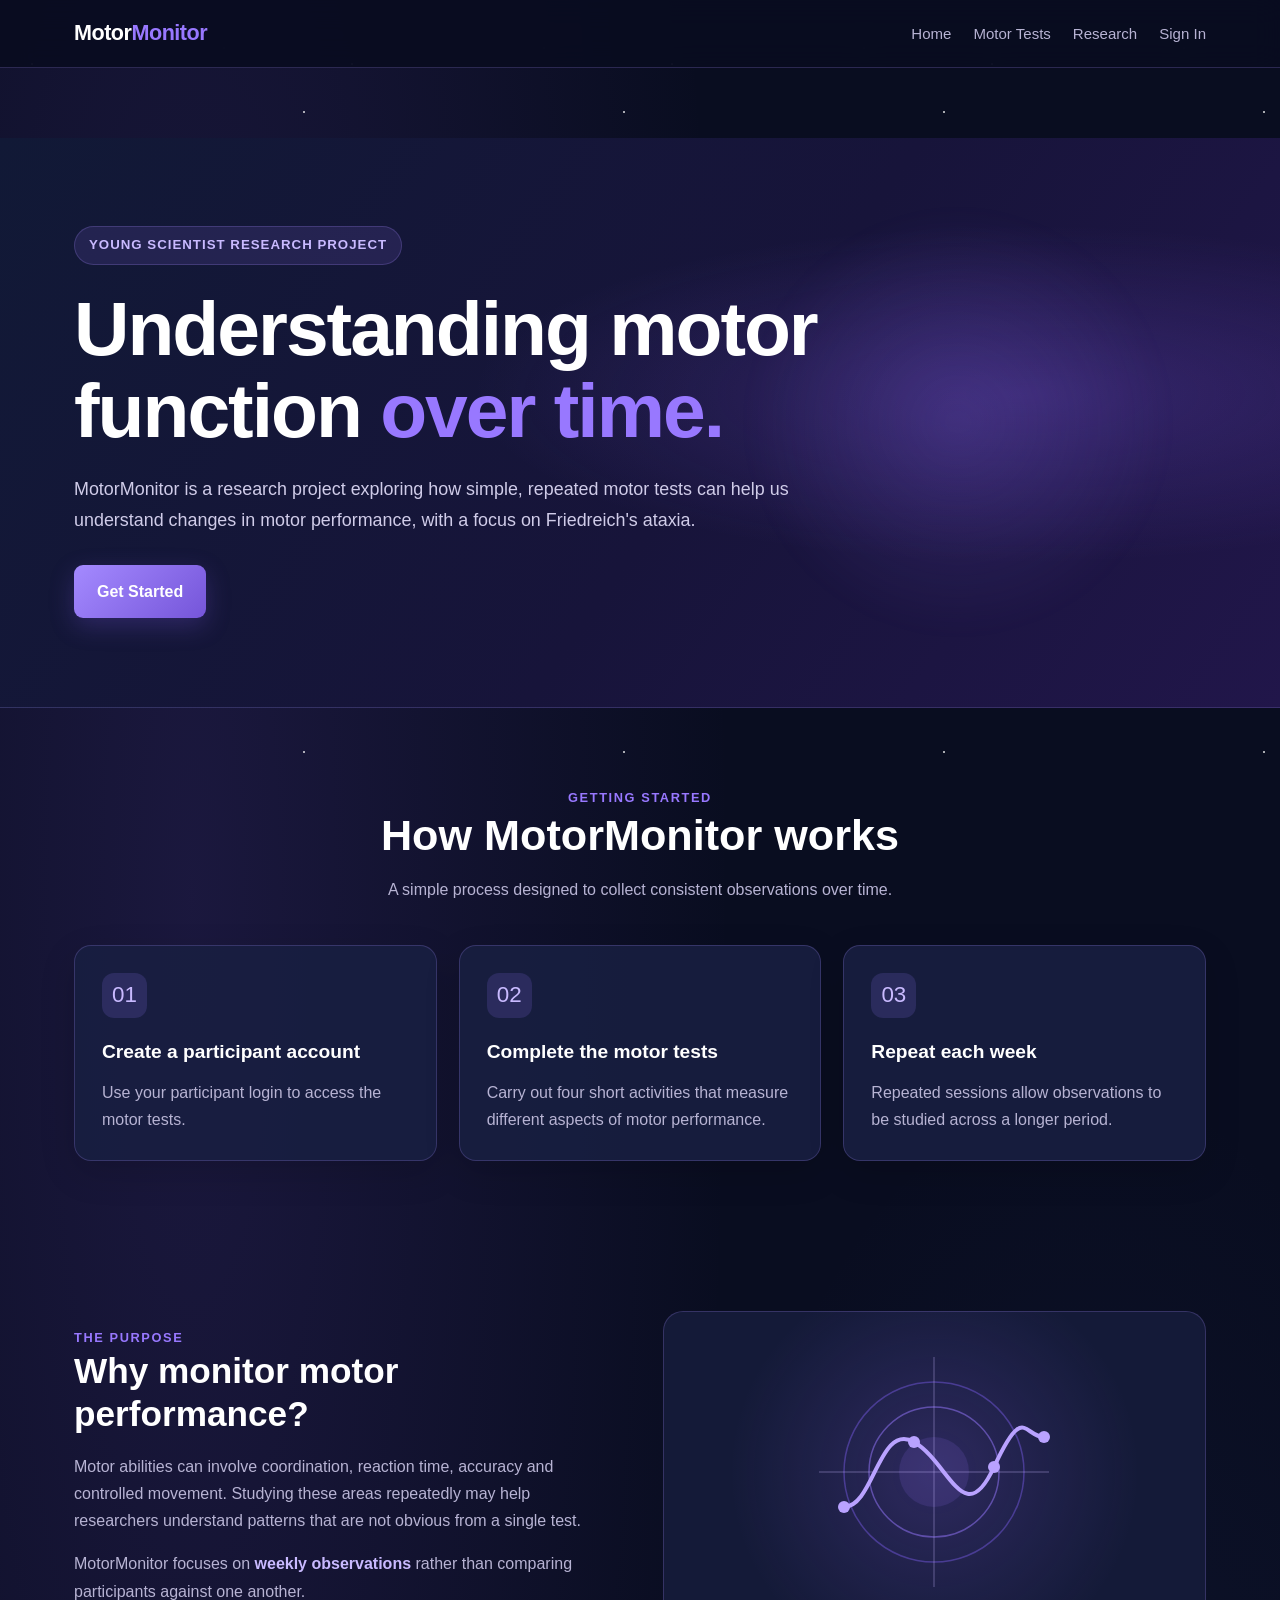
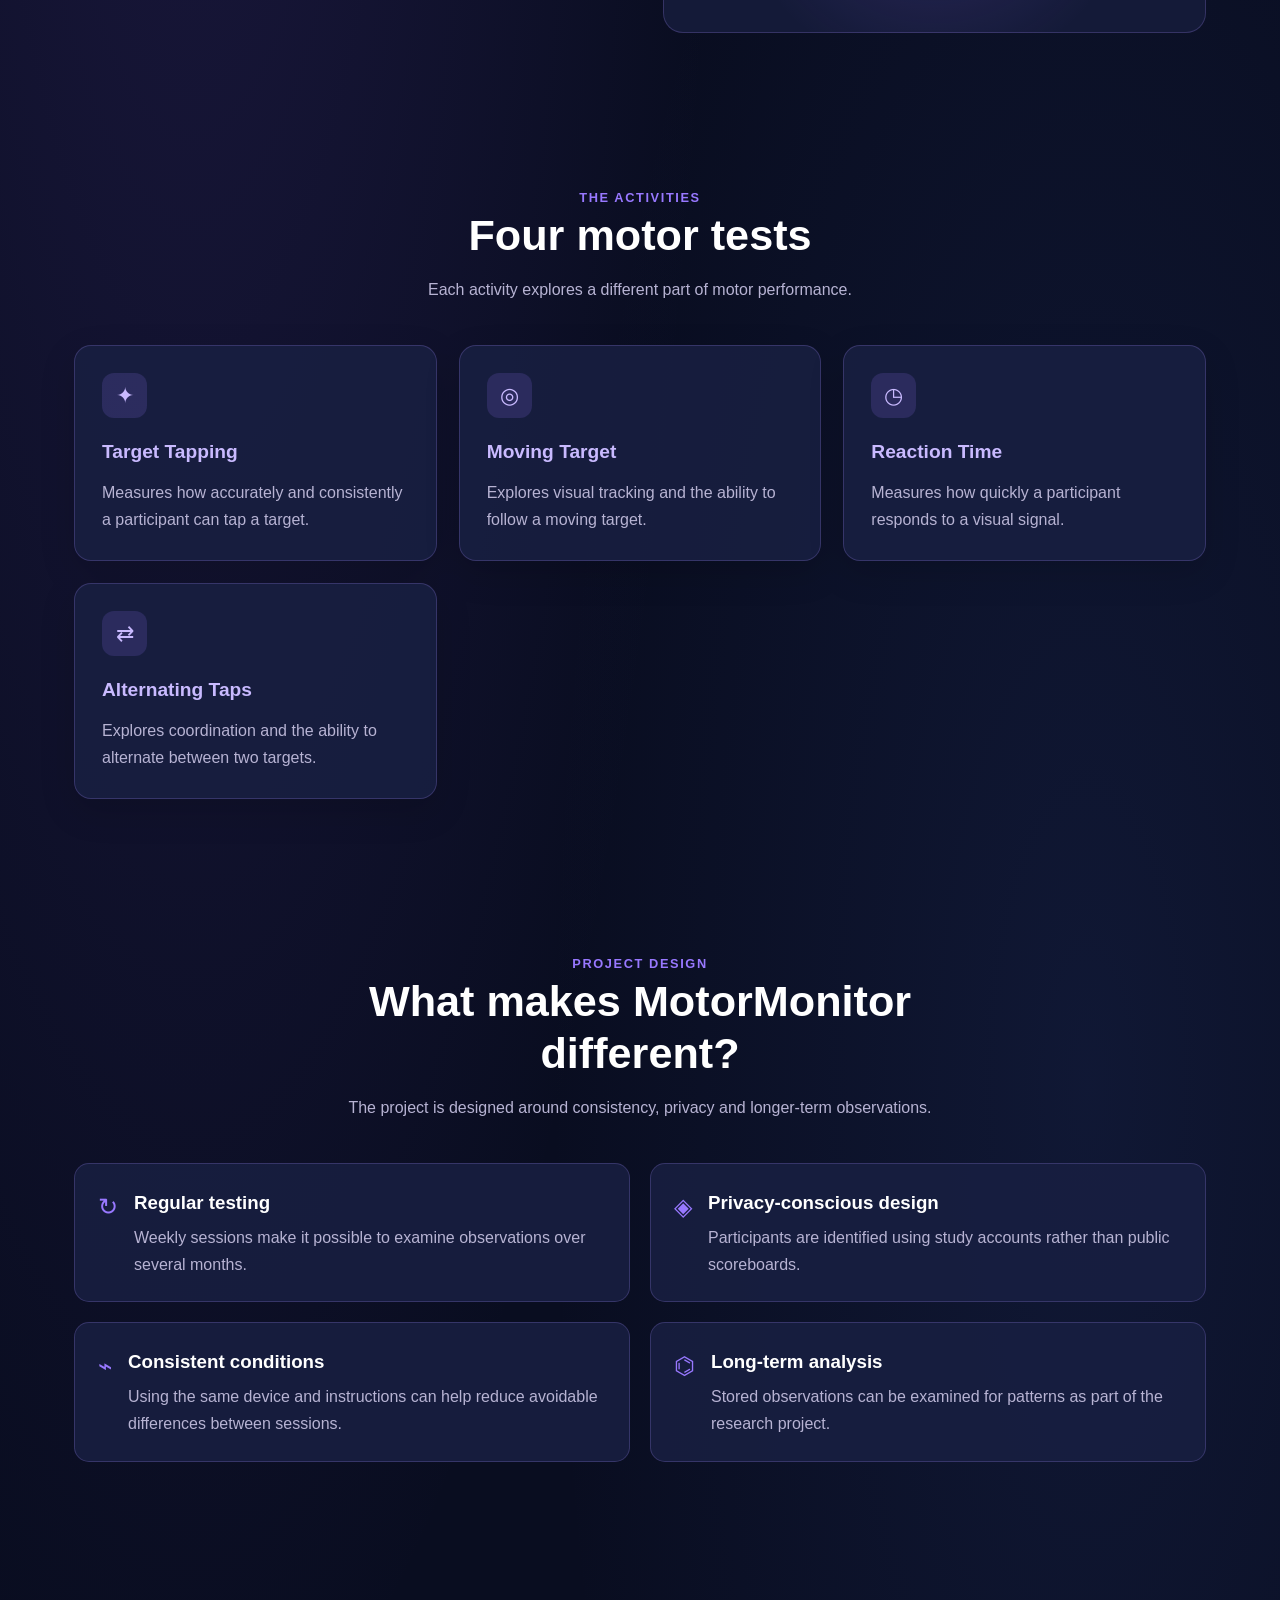
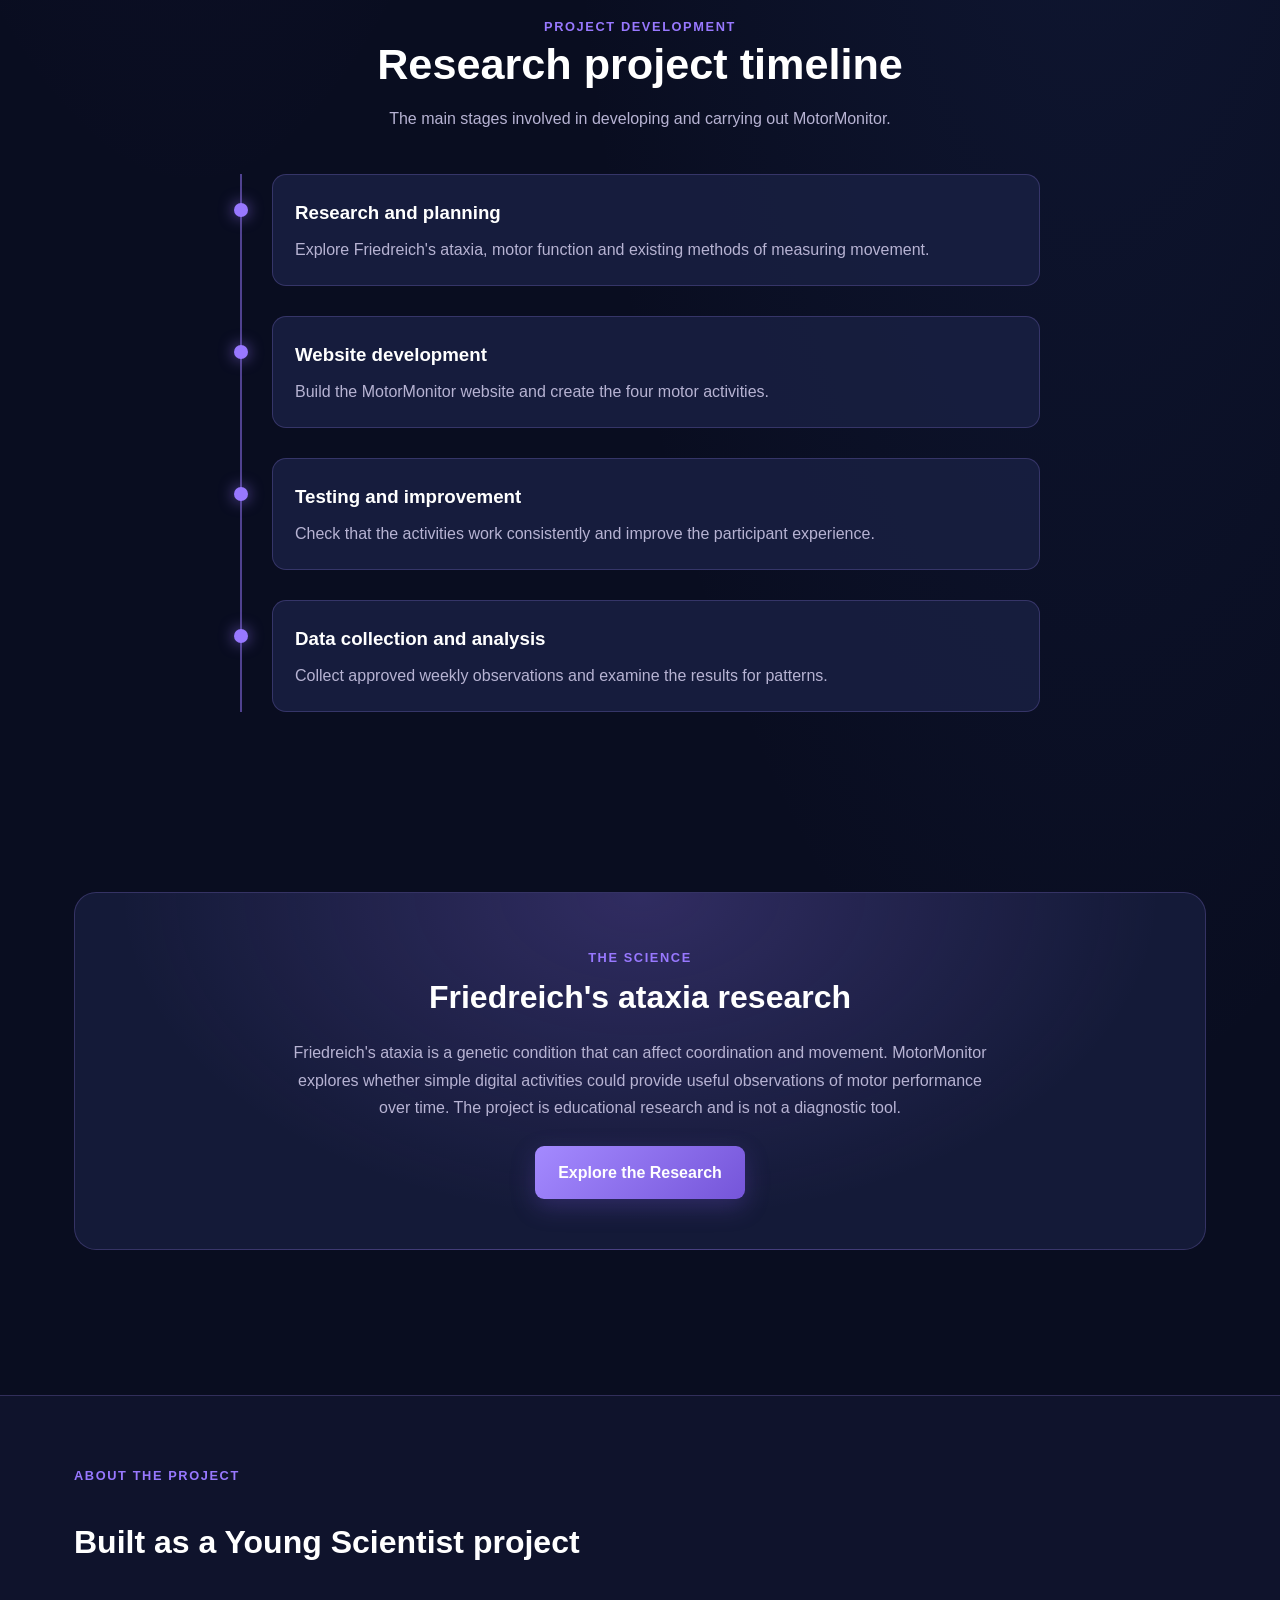
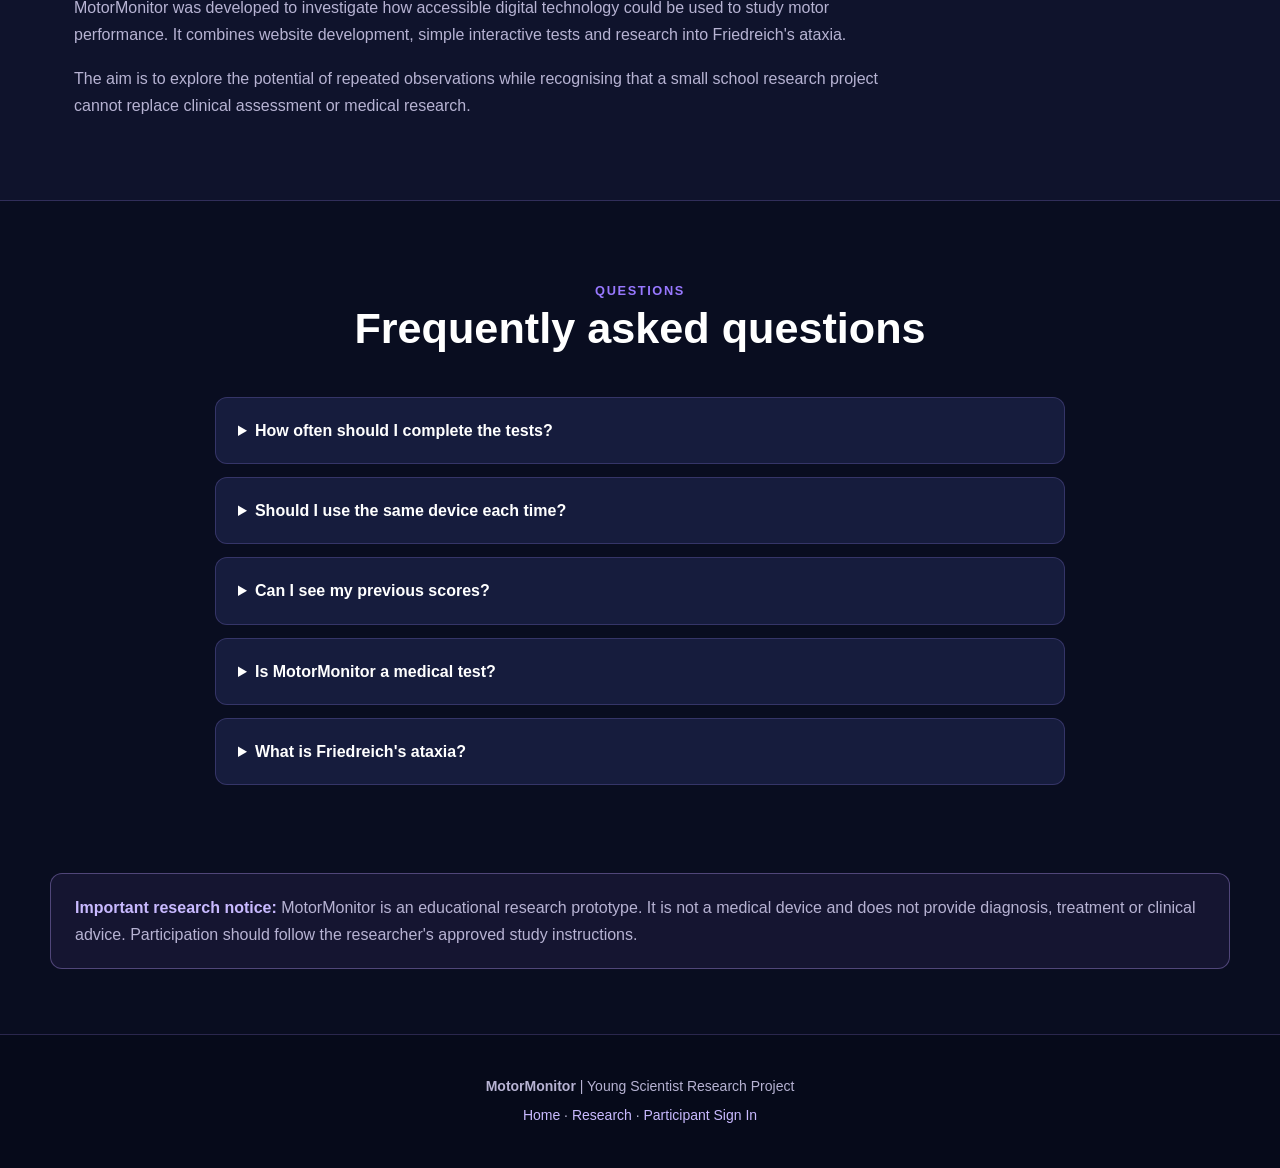
==== commit 2760ee36: "Update index.html" ====
--- a/index.html
+++ b/index.html
@@ -117,6 +117,8 @@
             padding: 0;
         }
 
+        /* HERO SECTION — RESTORED WITHOUT DNA GRAPHIC */
+
         .mm-hero {
             position: relative;
             overflow: hidden;
@@ -152,7 +154,7 @@
         }
 
         .mm-hero-content {
-            max-width: 690px;
+            max-width: 800px;
         }
 
         .mm-eyebrow {
@@ -183,24 +185,8 @@
         .mm-hero p {
             color: #d0cce9;
             font-size: 1.12rem;
-            max-width: 620px;
+            max-width: 800px;
             margin-bottom: 30px;
-        }
-
-        .mm-hero-art {
-            position: absolute;
-            right: 7%;
-            top: 50%;
-            transform: translateY(-50%);
-            width: min(34vw, 390px);
-            opacity: 0.8;
-            filter: drop-shadow(0 0 28px rgba(152, 120, 255, 0.35));
-            pointer-events: none;
-        }
-
-        .mm-hero-art svg {
-            width: 100%;
-            height: auto;
         }
 
         .mm-button {
@@ -511,12 +497,6 @@
         }
 
         @media (max-width: 850px) {
-            .mm-hero-art {
-                right: -5%;
-                width: 35vw;
-                opacity: 0.3;
-            }
-
             .mm-card-grid {
                 grid-template-columns: repeat(2, minmax(0, 1fr));
             }
@@ -538,12 +518,6 @@
 
             .mm-hero {
                 min-height: 500px;
-            }
-
-            .mm-hero-art {
-                width: 65vw;
-                right: -20%;
-                opacity: 0.18;
             }
 
             .mm-hero-inner {
@@ -601,40 +575,6 @@
 
     <!-- HERO -->
     <section class="mm-hero">
-        <div class="mm-hero-art" aria-hidden="true">
-            <svg viewBox="0 0 400 600" fill="none" xmlns="http://www.w3.org/2000/svg">
-                <defs>
-                    <linearGradient id="dnaA" x1="0" y1="0" x2="400" y2="600">
-                        <stop stop-color="#c8b5ff"/>
-                        <stop offset="1" stop-color="#7955e8"/>
-                    </linearGradient>
-                </defs>
-                <path d="M90 20 C350 120 50 220 310 320 C570 420 50 500 170 580"
-                      stroke="url(#dnaA)" stroke-width="8" stroke-linecap="round"/>
-                <path d="M310 20 C50 120 350 220 90 320 C-170 420 350 500 230 580"
-                      stroke="#7c9cff" stroke-width="8" stroke-linecap="round"/>
-                <g stroke="#c8b5ff" stroke-width="3" opacity="0.8">
-                    <path d="M130 45 L270 45"/>
-                    <path d="M90 100 L310 100"/>
-                    <path d="M75 160 L325 160"/>
-                    <path d="M110 220 L290 220"/>
-                    <path d="M130 280 L270 280"/>
-                    <path d="M100 340 L300 340"/>
-                    <path d="M75 400 L325 400"/>
-                    <path d="M100 460 L300 460"/>
-                    <path d="M145 520 L255 520"/>
-                </g>
-                <g fill="#ffffff">
-                    <circle cx="130" cy="45" r="5"/>
-                    <circle cx="270" cy="45" r="5"/>
-                    <circle cx="90" cy="100" r="5"/>
-                    <circle cx="310" cy="100" r="5"/>
-                    <circle cx="75" cy="160" r="5"/>
-                    <circle cx="325" cy="160" r="5"/>
-                </g>
-            </svg>
-        </div>
-
         <div class="mm-hero-inner">
             <div class="mm-hero-content">
                 <span class="mm-eyebrow">Young Scientist Research Project</span>
@@ -694,7 +634,8 @@
                     that are not obvious from a single test.
                 </p>
                 <p>
-                    MotorMonitor focuses on <span class="mm-highlight">weekly observations</span>
+                    MotorMonitor focuses on
+                    <span class="mm-highlight">weekly observations</span>
                     rather than comparing participants against one another.
                 </p>
             </div>
@@ -716,7 +657,7 @@
         </div>
     </section>
 
-    <!-- TESTS -->
+    <!-- FOUR MOTOR TESTS -->
     <section class="mm-section">
         <div class="mm-section-heading">
             <span class="mm-section-tag">The activities</span>
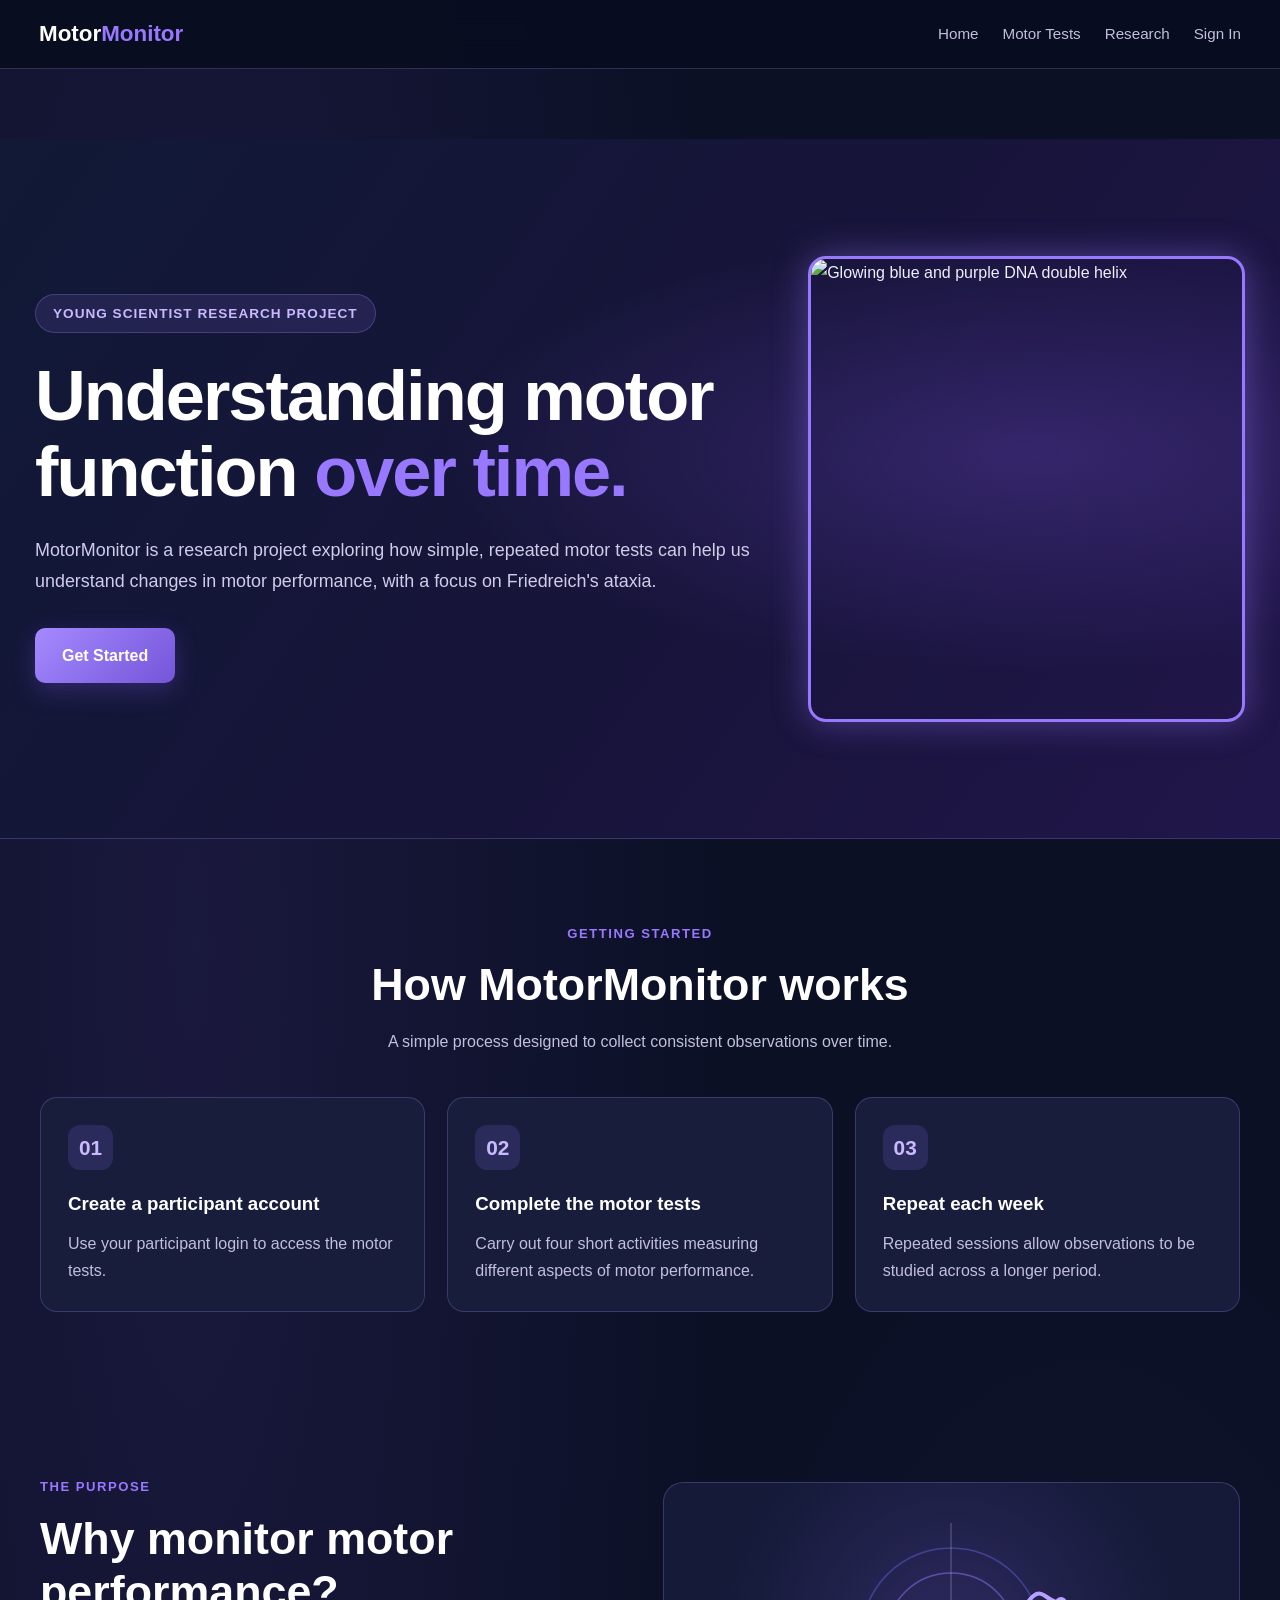
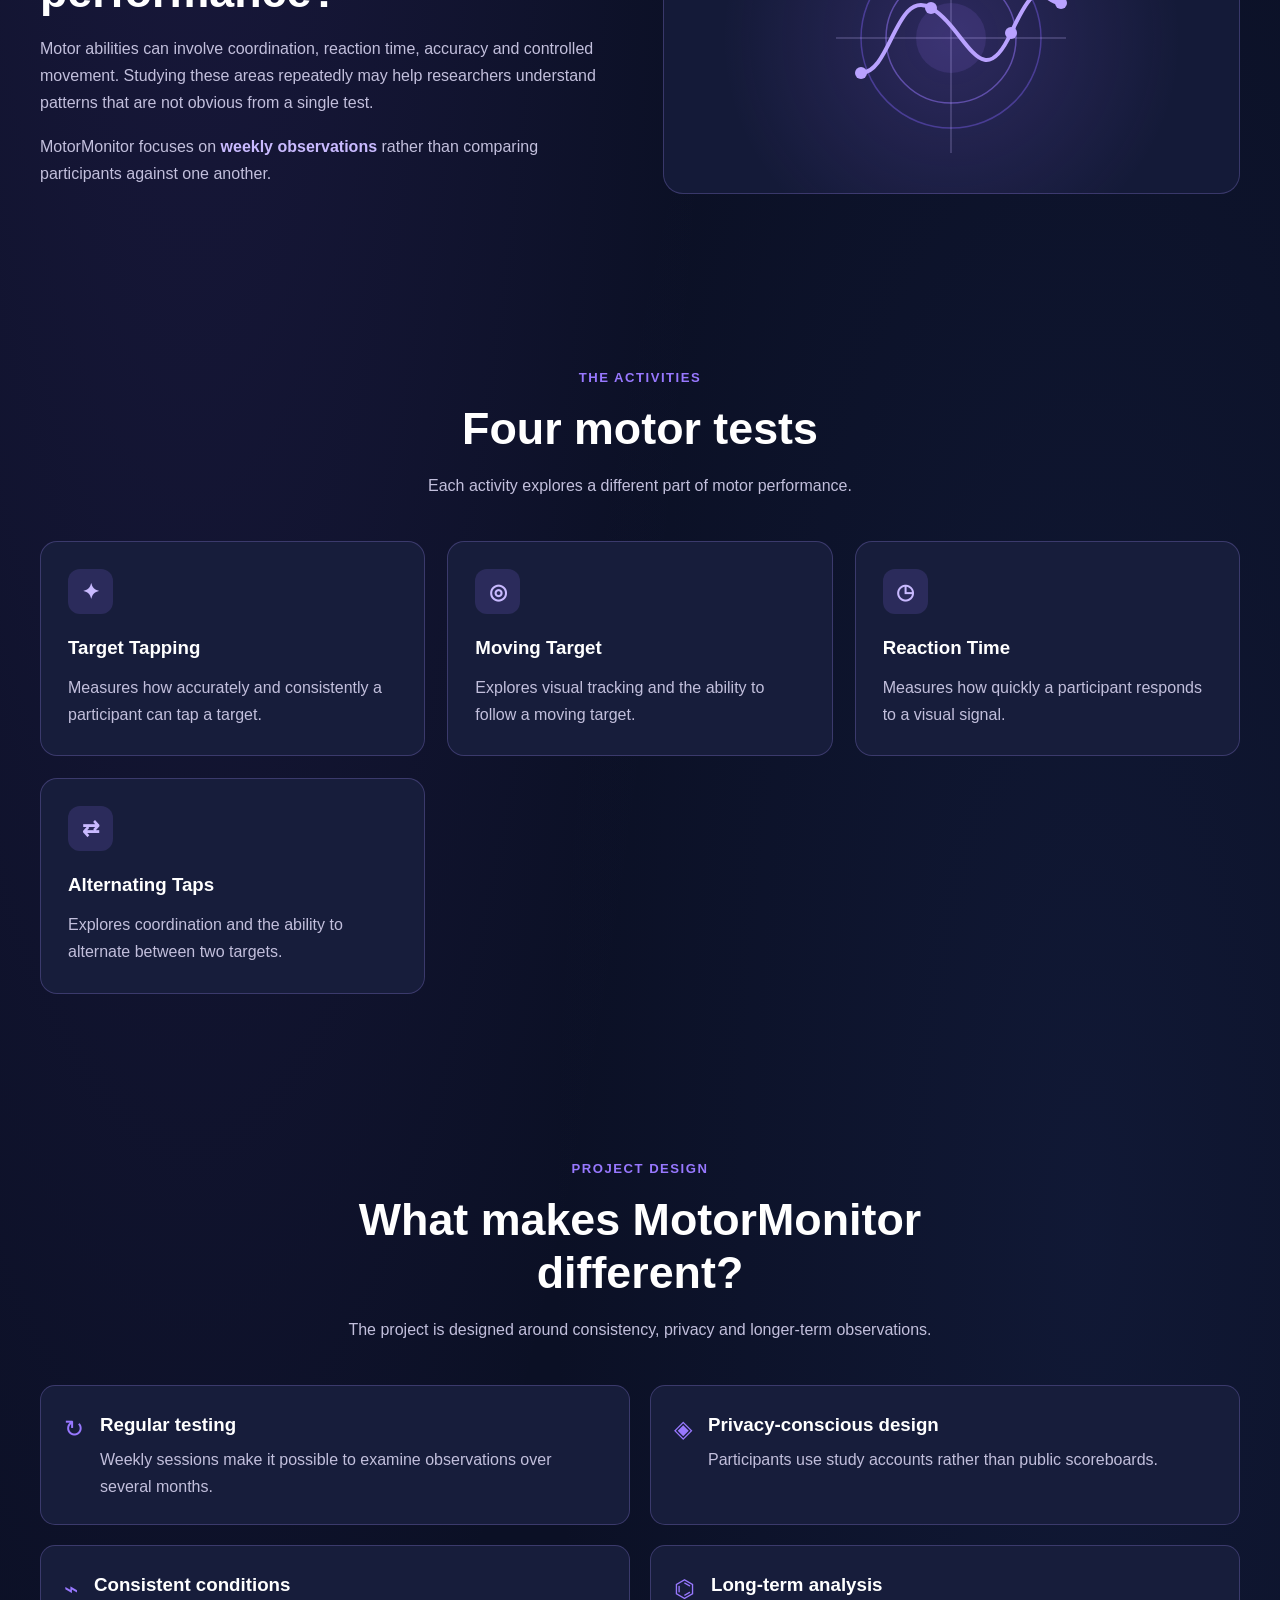
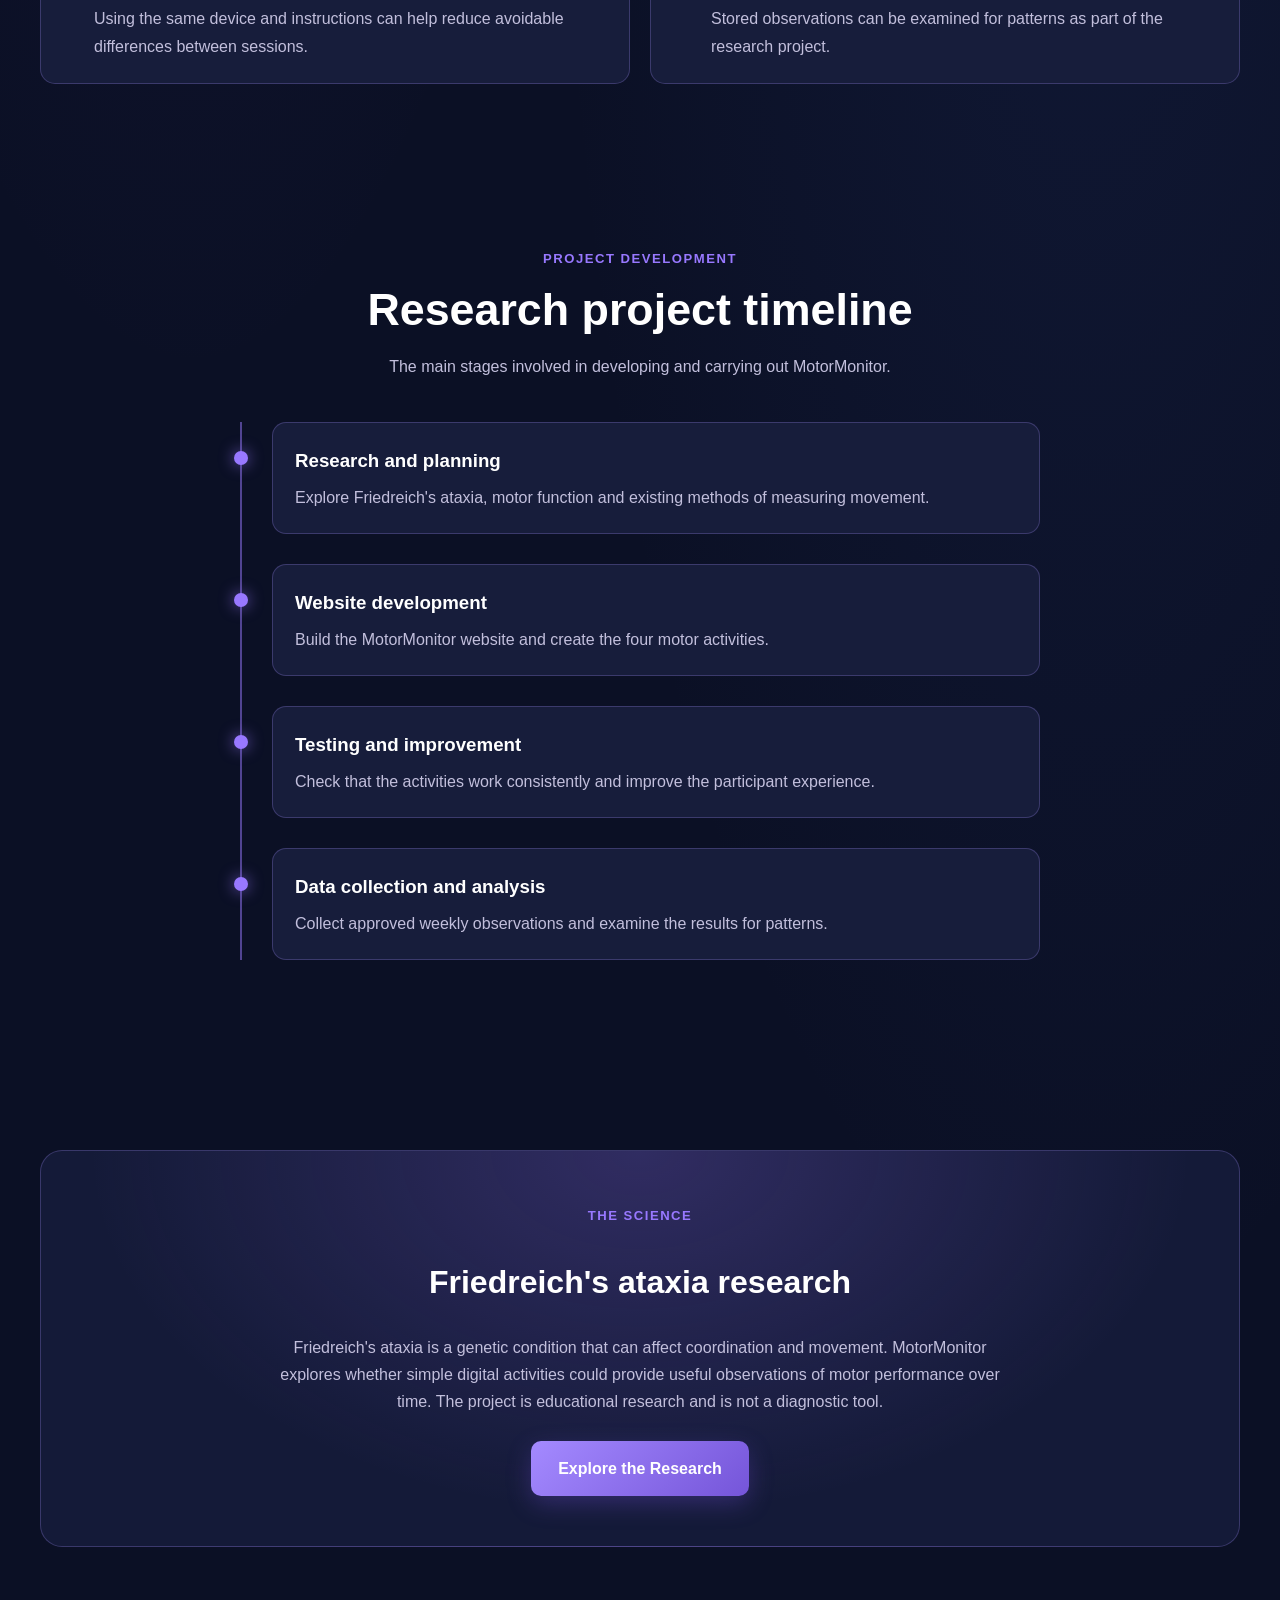
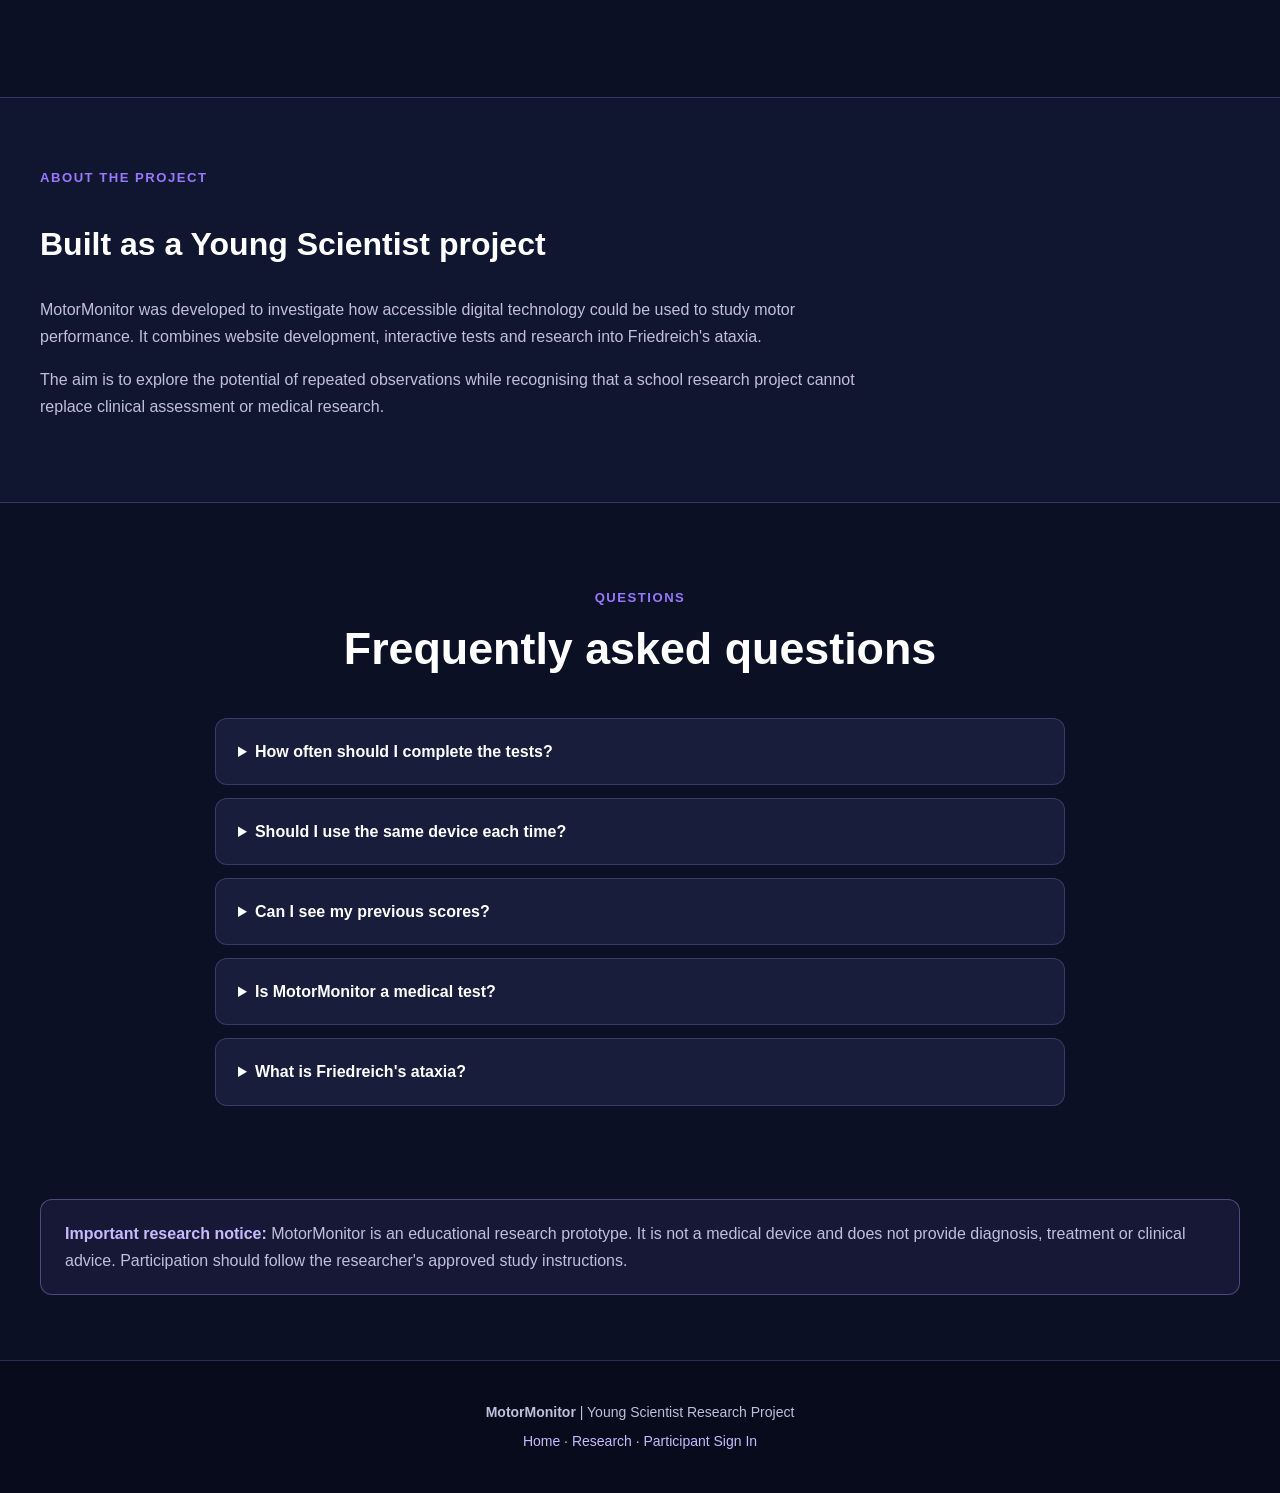
==== commit 208699f3: "Update index.html" ====
--- a/index.html
+++ b/index.html
@@ -4,21 +4,20 @@
 <head>
     <meta charset="UTF-8">
     <meta name="viewport" content="width=device-width, initial-scale=1.0">
-    <meta name="description" content="MotorMonitor is a Young Scientist research project exploring motor function over time in relation to Friedreich's ataxia.">
+    <meta name="description" content="MotorMonitor is a Young Scientist research project exploring motor function over time.">
     <title>MotorMonitor | Motor Function Research</title>
 
     <link rel="stylesheet" href="style.css">
 
     <style>
         :root {
-            --mm-navy: #090d20;
-            --mm-deep: #101631;
-            --mm-card: rgba(25, 31, 65, 0.88);
-            --mm-purple: #9878ff;
-            --mm-light-purple: #c9baff;
-            --mm-text: #f0edff;
-            --mm-muted: #b7b3d3;
-            --mm-border: rgba(169, 143, 255, 0.22);
+            --navy: #0b1025;
+            --purple: #9878ff;
+            --light-purple: #c9baff;
+            --text: #f0edff;
+            --muted: #c2bfdc;
+            --card: #171d3b;
+            --border: rgba(169, 143, 255, 0.25);
         }
 
         * {
@@ -32,51 +31,34 @@
         body {
             margin: 0;
             background:
-                radial-gradient(ellipse at 15% 15%, rgba(103, 70, 190, 0.19), transparent 35%),
-                radial-gradient(ellipse at 85% 45%, rgba(56, 85, 170, 0.15), transparent 35%),
-                var(--mm-navy);
-            color: var(--mm-text);
+                radial-gradient(ellipse at 15% 15%, rgba(103,70,190,.16), transparent 35%),
+                radial-gradient(ellipse at 85% 45%, rgba(56,85,170,.12), transparent 35%),
+                var(--navy);
+            color: var(--text);
             font-family: Arial, Helvetica, sans-serif;
             line-height: 1.7;
         }
 
-        body::before {
-            content: "";
-            position: fixed;
-            inset: 0;
-            pointer-events: none;
-            z-index: -1;
-            opacity: 0.65;
-            background-image:
-                radial-gradient(2px 2px at 10% 20%, #ffffff 45%, transparent 55%),
-                radial-gradient(1px 1px at 30% 70%, #c9baff 45%, transparent 55%),
-                radial-gradient(2px 2px at 70% 15%, #ffffff 45%, transparent 55%),
-                radial-gradient(1px 1px at 85% 80%, #c9baff 45%, transparent 55%),
-                radial-gradient(1px 1px at 55% 45%, #ffffff 45%, transparent 55%),
-                radial-gradient(2px 2px at 95% 35%, #ffffff 45%, transparent 55%);
-            background-size: 320px 320px;
-        }
-
         a {
-            color: var(--mm-light-purple);
+            color: var(--light-purple);
         }
 
         .mm-header {
             position: sticky;
             top: 0;
             z-index: 100;
-            background: rgba(9, 13, 32, 0.92);
+            background: rgba(9,13,32,.95);
+            border-bottom: 1px solid var(--border);
             backdrop-filter: blur(14px);
-            border-bottom: 1px solid var(--mm-border);
         }
 
         .mm-nav {
-            max-width: 1180px;
+            max-width: 1250px;
             margin: auto;
             padding: 15px 24px;
             display: flex;
+            justify-content: space-between;
             align-items: center;
-            justify-content: space-between;
             gap: 20px;
             flex-wrap: wrap;
         }
@@ -84,26 +66,24 @@
         .mm-logo {
             color: white;
             text-decoration: none;
-            font-size: 1.35rem;
+            font-size: 1.4rem;
             font-weight: 800;
-            letter-spacing: -0.5px;
         }
 
         .mm-logo span {
-            color: var(--mm-purple);
+            color: var(--purple);
         }
 
         .mm-nav-links {
             display: flex;
-            gap: 22px;
             flex-wrap: wrap;
+            gap: 24px;
         }
 
         .mm-nav-links a {
-            color: var(--mm-muted);
+            color: var(--muted);
             text-decoration: none;
-            font-size: 0.94rem;
-            transition: color 0.2s ease;
+            font-size: .95rem;
         }
 
         .mm-nav-links a:hover {
@@ -117,155 +97,160 @@
             padding: 0;
         }
 
-        /* HERO SECTION — RESTORED WITHOUT DNA GRAPHIC */
+        /* HERO */
 
         .mm-hero {
+            min-height: 700px;
+            display: flex;
+            align-items: center;
             position: relative;
             overflow: hidden;
-            min-height: 570px;
-            display: flex;
+            background:
+                radial-gradient(ellipse at 80% 45%, rgba(120,82,220,.28), transparent 40%),
+                linear-gradient(125deg, #111936, #17143a 55%, #21164a);
+            border-bottom: 1px solid var(--border);
+        }
+
+        .mm-hero-inner {
+            display: grid;
+            grid-template-columns: 1.5fr .9fr;
             align-items: center;
-            background:
-                radial-gradient(ellipse at 80% 45%, rgba(120, 82, 220, 0.28), transparent 38%),
-                linear-gradient(125deg, #111936 0%, #17143a 55%, #21164a 100%);
-            border-bottom: 1px solid var(--mm-border);
-        }
-
-        .mm-hero::before {
-            content: "";
-            position: absolute;
-            width: 440px;
-            height: 440px;
-            right: 8%;
-            top: 50%;
-            transform: translateY(-50%);
-            border-radius: 50%;
-            background: radial-gradient(circle, rgba(147, 111, 255, 0.18), transparent 68%);
-            filter: blur(10px);
-        }
-
-        .mm-hero-inner {
-            position: relative;
-            z-index: 2;
+            gap: 45px;
             width: 100%;
-            max-width: 1180px;
+            max-width: 1630px;
             margin: auto;
-            padding: 85px 24px;
+            padding: 70px 35px;
         }
 
         .mm-hero-content {
-            max-width: 800px;
+            max-width: 1050px;
         }
 
         .mm-eyebrow {
             display: inline-block;
-            color: var(--mm-light-purple);
-            background: rgba(152, 120, 255, 0.13);
-            border: 1px solid var(--mm-border);
-            padding: 7px 14px;
+            color: var(--light-purple);
+            background: rgba(152,120,255,.13);
+            border: 1px solid var(--border);
+            padding: 7px 17px;
             border-radius: 30px;
-            font-size: 0.83rem;
+            font-size: .85rem;
             font-weight: 700;
             letter-spacing: 1px;
             text-transform: uppercase;
         }
 
         .mm-hero h1 {
-            font-size: clamp(2.7rem, 6vw, 4.8rem);
+            font-size: clamp(3rem, 5.5vw, 6rem);
             line-height: 1.08;
-            margin: 22px 0;
-            color: white;
             letter-spacing: -2px;
+            color: white;
+            margin: 25px 0;
         }
 
         .mm-hero h1 span {
-            color: var(--mm-purple);
+            color: var(--purple);
         }
 
         .mm-hero p {
             color: #d0cce9;
             font-size: 1.12rem;
-            max-width: 800px;
-            margin-bottom: 30px;
+            max-width: 850px;
+            margin-bottom: 32px;
         }
 
         .mm-button {
             display: inline-block;
-            padding: 13px 23px;
-            border-radius: 9px;
+            padding: 14px 27px;
+            border-radius: 10px;
             background: linear-gradient(135deg, #a48aff, #7555d9);
             color: white;
             text-decoration: none;
             font-weight: 700;
-            box-shadow: 0 8px 25px rgba(116, 81, 217, 0.28);
-            transition: transform 0.2s ease, box-shadow 0.2s ease;
+            box-shadow: 0 8px 25px rgba(116,81,217,.3);
+            transition: transform .2s, box-shadow .2s;
         }
 
         .mm-button:hover {
             transform: translateY(-3px);
-            box-shadow: 0 12px 30px rgba(116, 81, 217, 0.4);
-        }
+            box-shadow: 0 12px 30px rgba(116,81,217,.45);
+        }
+
+        .mm-hero-image {
+            width: 100%;
+            border: 3px solid var(--purple);
+            border-radius: 18px;
+            overflow: hidden;
+            box-shadow: 0 0 35px rgba(152,120,255,.4);
+        }
+
+        .mm-hero-image img {
+            display: block;
+            width: 100%;
+            height: 460px;
+            object-fit: cover;
+        }
+
+        /* GENERAL SECTIONS */
 
         .mm-section {
-            max-width: 1180px;
+            max-width: 1250px;
             margin: auto;
-            padding: 75px 24px;
+            padding: 80px 25px;
         }
 
         .mm-section-heading {
             text-align: center;
-            max-width: 750px;
+            max-width: 760px;
             margin: 0 auto 42px;
         }
 
-        .mm-section-heading h2 {
-            color: white;
-            font-size: clamp(1.9rem, 4vw, 2.7rem);
+        .mm-section-tag {
+            color: var(--purple);
+            font-size: .82rem;
+            font-weight: 800;
+            letter-spacing: 1.5px;
+            text-transform: uppercase;
+        }
+
+        .mm-section-heading h2,
+        .mm-text-panel h2 {
+            color: white;
+            font-size: clamp(2rem, 4vw, 2.8rem);
             line-height: 1.2;
-            margin: 0 0 14px;
-        }
-
-        .mm-section-heading p {
-            color: var(--mm-muted);
-            margin: 0;
-        }
-
-        .mm-section-tag {
-            color: var(--mm-purple);
-            font-size: 0.8rem;
-            font-weight: 800;
-            letter-spacing: 1.6px;
-            text-transform: uppercase;
+            margin: 12px 0;
+        }
+
+        .mm-section-heading p,
+        .mm-text-panel p {
+            color: var(--muted);
         }
 
         .mm-card-grid {
             display: grid;
-            grid-template-columns: repeat(3, minmax(0, 1fr));
+            grid-template-columns: repeat(3, 1fr);
             gap: 22px;
         }
 
         .mm-card {
-            background: var(--mm-card);
-            border: 1px solid var(--mm-border);
+            background: var(--card);
+            border: 1px solid var(--border);
             border-radius: 17px;
             padding: 27px;
-            box-shadow: 0 12px 35px rgba(0, 0, 0, 0.15);
-            transition: transform 0.25s ease, border-color 0.25s ease;
+            transition: transform .25s, border-color .25s;
         }
 
         .mm-card:hover {
             transform: translateY(-5px);
-            border-color: rgba(169, 143, 255, 0.55);
+            border-color: var(--purple);
         }
 
         .mm-card h3 {
             color: white;
             margin: 0 0 10px;
-            font-size: 1.2rem;
         }
 
         .mm-card p {
-            color: var(--mm-muted);
+            color: var(--muted);
             margin: 0;
         }
 
@@ -276,10 +261,13 @@
             place-items: center;
             border-radius: 12px;
             margin-bottom: 18px;
-            background: rgba(152, 120, 255, 0.16);
-            color: var(--mm-light-purple);
-            font-size: 1.4rem;
-        }
+            background: rgba(152,120,255,.16);
+            color: var(--light-purple);
+            font-size: 1.3rem;
+            font-weight: bold;
+        }
+
+        /* WHY SECTION */
 
         .mm-two-column {
             display: grid;
@@ -288,35 +276,14 @@
             gap: 45px;
         }
 
-        .mm-text-panel h2 {
-            color: white;
-            font-size: 2.2rem;
-            line-height: 1.2;
-            margin: 0 0 18px;
-        }
-
-        .mm-text-panel p {
-            color: var(--mm-muted);
-        }
-
-        .mm-highlight {
-            color: var(--mm-light-purple);
-            font-weight: 700;
-        }
-
         .mm-science-panel {
-            position: relative;
-            overflow: hidden;
             min-height: 300px;
-            padding: 30px;
-            display: flex;
-            align-items: center;
-            justify-content: center;
-            border: 1px solid var(--mm-border);
+            display: grid;
+            place-items: center;
+            padding: 25px;
+            border: 1px solid var(--border);
             border-radius: 20px;
-            background:
-                radial-gradient(circle at 50% 50%, rgba(135, 95, 230, 0.22), transparent 65%),
-                #141a38;
+            background: radial-gradient(circle, rgba(135,95,230,.22), transparent 70%), #141a38;
         }
 
         .mm-science-panel svg {
@@ -324,17 +291,16 @@
             max-width: 360px;
         }
 
-        .mm-test-card {
-            min-height: 190px;
-        }
-
-        .mm-test-card h3 {
-            color: var(--mm-light-purple);
-        }
+        .mm-highlight {
+            color: var(--light-purple);
+            font-weight: bold;
+        }
+
+        /* FEATURES */
 
         .mm-feature-grid {
             display: grid;
-            grid-template-columns: repeat(2, minmax(0, 1fr));
+            grid-template-columns: repeat(2, 1fr);
             gap: 20px;
         }
 
@@ -342,14 +308,13 @@
             display: flex;
             gap: 16px;
             padding: 23px;
-            background: var(--mm-card);
-            border: 1px solid var(--mm-border);
+            background: var(--card);
+            border: 1px solid var(--border);
             border-radius: 15px;
         }
 
         .mm-feature-icon {
-            flex-shrink: 0;
-            color: var(--mm-purple);
+            color: var(--purple);
             font-size: 1.5rem;
         }
 
@@ -359,14 +324,16 @@
         }
 
         .mm-feature p {
-            color: var(--mm-muted);
+            color: var(--muted);
             margin: 0;
         }
+
+        /* TIMELINE */
 
         .mm-timeline {
             max-width: 800px;
             margin: auto;
-            border-left: 2px solid rgba(152, 120, 255, 0.5);
+            border-left: 2px solid rgba(152,120,255,.5);
             padding-left: 30px;
         }
 
@@ -374,8 +341,8 @@
             position: relative;
             margin-bottom: 30px;
             padding: 22px;
-            background: var(--mm-card);
-            border: 1px solid var(--mm-border);
+            background: var(--card);
+            border: 1px solid var(--border);
             border-radius: 14px;
         }
 
@@ -387,8 +354,8 @@
             width: 14px;
             height: 14px;
             border-radius: 50%;
-            background: var(--mm-purple);
-            box-shadow: 0 0 15px rgba(152, 120, 255, 0.7);
+            background: var(--purple);
+            box-shadow: 0 0 15px rgba(152,120,255,.7);
         }
 
         .mm-timeline-item h3 {
@@ -397,42 +364,43 @@
         }
 
         .mm-timeline-item p {
-            color: var(--mm-muted);
+            color: var(--muted);
             margin: 0;
         }
+
+        /* RESEARCH */
 
         .mm-research-panel {
             padding: 50px;
             text-align: center;
-            border: 1px solid var(--mm-border);
+            border: 1px solid var(--border);
             border-radius: 22px;
-            background:
-                radial-gradient(ellipse at 50% 0%, rgba(139, 103, 230, 0.24), transparent 65%),
-                #141a38;
+            background: radial-gradient(ellipse at 50% 0%, rgba(139,103,230,.24), transparent 65%), #141a38;
         }
 
         .mm-research-panel h2 {
             color: white;
             font-size: 2rem;
-            margin: 0 0 15px;
         }
 
         .mm-research-panel p {
-            max-width: 700px;
+            max-width: 750px;
             margin: 0 auto 25px;
-            color: var(--mm-muted);
-        }
+            color: var(--muted);
+        }
+
+        /* ABOUT */
 
         .mm-about {
-            background: rgba(21, 26, 55, 0.55);
-            border-top: 1px solid var(--mm-border);
-            border-bottom: 1px solid var(--mm-border);
+            background: rgba(21,26,55,.65);
+            border-top: 1px solid var(--border);
+            border-bottom: 1px solid var(--border);
         }
 
         .mm-about-inner {
-            max-width: 1180px;
+            max-width: 1250px;
             margin: auto;
-            padding: 65px 24px;
+            padding: 65px 25px;
         }
 
         .mm-about h2 {
@@ -441,9 +409,11 @@
         }
 
         .mm-about p {
-            color: var(--mm-muted);
+            color: var(--muted);
             max-width: 850px;
         }
+
+        /* FAQ */
 
         .mm-faq {
             max-width: 850px;
@@ -453,8 +423,8 @@
         .mm-faq details {
             margin-bottom: 13px;
             padding: 19px 22px;
-            background: var(--mm-card);
-            border: 1px solid var(--mm-border);
+            background: var(--card);
+            border: 1px solid var(--border);
             border-radius: 12px;
         }
 
@@ -465,40 +435,52 @@
         }
 
         .mm-faq details p {
-            color: var(--mm-muted);
+            color: var(--muted);
             margin-bottom: 0;
         }
 
+        /* NOTICE AND FOOTER */
+
         .mm-notice {
-            max-width: 1180px;
+            max-width: 1200px;
             margin: 0 auto 65px;
             padding: 20px 24px;
-            border: 1px solid rgba(190, 160, 255, 0.35);
+            border: 1px solid rgba(190,160,255,.35);
             border-radius: 12px;
-            background: rgba(107, 78, 170, 0.13);
-            color: var(--mm-muted);
+            background: rgba(107,78,170,.13);
+            color: var(--muted);
         }
 
         .mm-notice strong {
-            color: var(--mm-light-purple);
+            color: var(--light-purple);
         }
 
         .mm-footer {
             padding: 35px 24px;
             text-align: center;
-            border-top: 1px solid var(--mm-border);
-            background: rgba(7, 10, 25, 0.8);
-            color: var(--mm-muted);
+            border-top: 1px solid var(--border);
+            background: rgba(7,10,25,.8);
+            color: var(--muted);
         }
 
         .mm-footer a {
-            color: var(--mm-light-purple);
+            color: var(--light-purple);
             text-decoration: none;
         }
 
+        /* MOBILE */
+
         @media (max-width: 850px) {
-            .mm-card-grid {
-                grid-template-columns: repeat(2, minmax(0, 1fr));
+            .mm-hero-inner {
+                grid-template-columns: 1fr;
+            }
+
+            .mm-hero-image {
+                max-width: 550px;
+            }
+
+            .mm-hero-image img {
+                height: 340px;
             }
 
             .mm-two-column {
@@ -513,15 +495,15 @@
 
             .mm-nav-links {
                 justify-content: center;
-                gap: 13px;
-            }
-
-            .mm-hero {
-                min-height: 500px;
+                gap: 14px;
             }
 
             .mm-hero-inner {
-                padding: 65px 22px;
+                padding: 55px 22px;
+            }
+
+            .mm-hero h1 {
+                font-size: 2.8rem;
             }
 
             .mm-card-grid,
@@ -576,10 +558,14 @@
     <!-- HERO -->
     <section class="mm-hero">
         <div class="mm-hero-inner">
+
             <div class="mm-hero-content">
                 <span class="mm-eyebrow">Young Scientist Research Project</span>
 
-                <h1>Understanding motor function <span>over time.</span></h1>
+                <h1>
+                    Understanding motor function
+                    <span>over time.</span>
+                </h1>
 
                 <p>
                     MotorMonitor is a research project exploring how simple,
@@ -589,6 +575,14 @@
 
                 <a href="profile.html" class="mm-button">Get Started</a>
             </div>
+
+            <div class="mm-hero-image">
+                <img
+                    src="motormonitor-dna-frame.png"
+                    alt="Glowing blue and purple DNA double helix"
+                >
+            </div>
+
         </div>
     </section>
 
@@ -610,7 +604,7 @@
             <article class="mm-card mm-process-card">
                 <div class="mm-card-icon">02</div>
                 <h3>Complete the motor tests</h3>
-                <p>Carry out four short activities that measure different aspects of motor performance.</p>
+                <p>Carry out four short activities measuring different aspects of motor performance.</p>
             </article>
 
             <article class="mm-card mm-process-card">
@@ -642,10 +636,10 @@
 
             <div class="mm-science-panel" aria-hidden="true">
                 <svg viewBox="0 0 360 260" fill="none" xmlns="http://www.w3.org/2000/svg">
-                    <circle cx="180" cy="130" r="90" stroke="#7057d9" stroke-width="1.5" opacity="0.5"/>
-                    <circle cx="180" cy="130" r="65" stroke="#9878ff" stroke-width="1.5" opacity="0.5"/>
-                    <circle cx="180" cy="130" r="35" fill="#9878ff" opacity="0.13"/>
-                    <path d="M65 130 H295 M180 15 V245" stroke="#c9baff" stroke-width="1" opacity="0.4"/>
+                    <circle cx="180" cy="130" r="90" stroke="#7057d9" stroke-width="1.5" opacity=".5"/>
+                    <circle cx="180" cy="130" r="65" stroke="#9878ff" stroke-width="1.5" opacity=".5"/>
+                    <circle cx="180" cy="130" r="35" fill="#9878ff" opacity=".13"/>
+                    <path d="M65 130 H295 M180 15 V245" stroke="#c9baff" opacity=".4"/>
                     <path d="M90 165 C120 165 125 80 160 100 S210 190 240 125 S270 95 290 95"
                           stroke="#b9a2ff" stroke-width="4" stroke-linecap="round"/>
                     <circle cx="90" cy="165" r="6" fill="#b9a2ff"/>
@@ -657,7 +651,7 @@
         </div>
     </section>
 
-    <!-- FOUR MOTOR TESTS -->
+    <!-- FOUR TESTS -->
     <section class="mm-section">
         <div class="mm-section-heading">
             <span class="mm-section-tag">The activities</span>
@@ -692,7 +686,7 @@
         </div>
     </section>
 
-    <!-- DIFFERENT FEATURES -->
+    <!-- FEATURES -->
     <section class="mm-section">
         <div class="mm-section-heading">
             <span class="mm-section-tag">Project design</span>
@@ -713,7 +707,7 @@
                 <div class="mm-feature-icon">◈</div>
                 <div>
                     <h3>Privacy-conscious design</h3>
-                    <p>Participants are identified using study accounts rather than public scoreboards.</p>
+                    <p>Participants use study accounts rather than public scoreboards.</p>
                 </div>
             </div>
 
@@ -790,13 +784,13 @@
             <p>
                 MotorMonitor was developed to investigate how accessible
                 digital technology could be used to study motor performance.
-                It combines website development, simple interactive tests
-                and research into Friedreich's ataxia.
+                It combines website development, interactive tests and
+                research into Friedreich's ataxia.
             </p>
             <p>
                 The aim is to explore the potential of repeated observations
-                while recognising that a small school research project
-                cannot replace clinical assessment or medical research.
+                while recognising that a school research project cannot
+                replace clinical assessment or medical research.
             </p>
         </div>
     </section>
@@ -811,12 +805,12 @@
         <div class="mm-faq">
             <details>
                 <summary>How often should I complete the tests?</summary>
-                <p>The project is designed around weekly testing sessions, following the instructions provided by the researcher.</p>
+                <p>The project is designed around weekly testing sessions, following the researcher's instructions.</p>
             </details>
 
             <details>
                 <summary>Should I use the same device each time?</summary>
-                <p>Yes. Using the same device and keeping the conditions as consistent as possible can help make weekly observations more comparable.</p>
+                <p>Yes. Using the same device and keeping conditions consistent can help make weekly observations more comparable.</p>
             </details>
 
             <details>
@@ -839,9 +833,10 @@
     <!-- NOTICE -->
     <div class="mm-notice">
         <strong>Important research notice:</strong>
-        MotorMonitor is an educational research prototype. It is not a medical
-        device and does not provide diagnosis, treatment or clinical advice.
-        Participation should follow the researcher's approved study instructions.
+        MotorMonitor is an educational research prototype. It is not a
+        medical device and does not provide diagnosis, treatment or
+        clinical advice. Participation should follow the researcher's
+        approved study instructions.
     </div>
 
 </main>
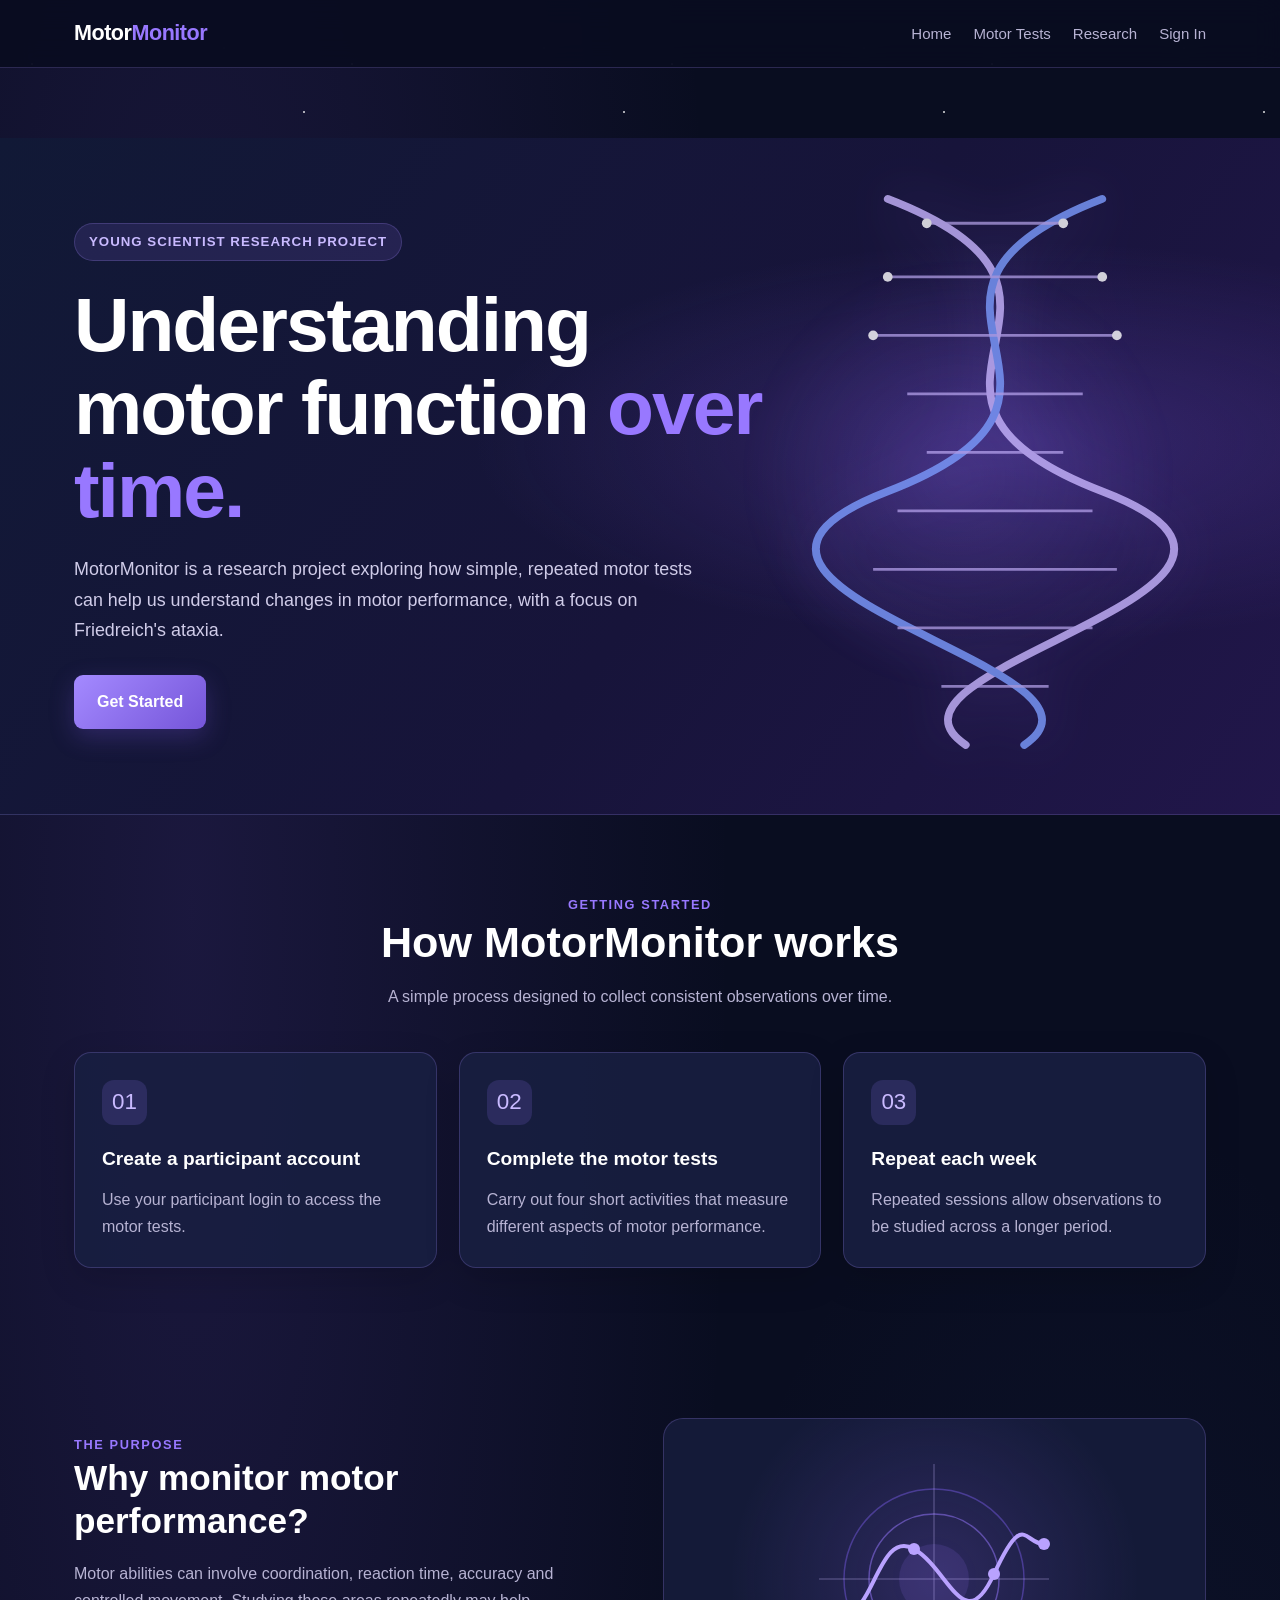
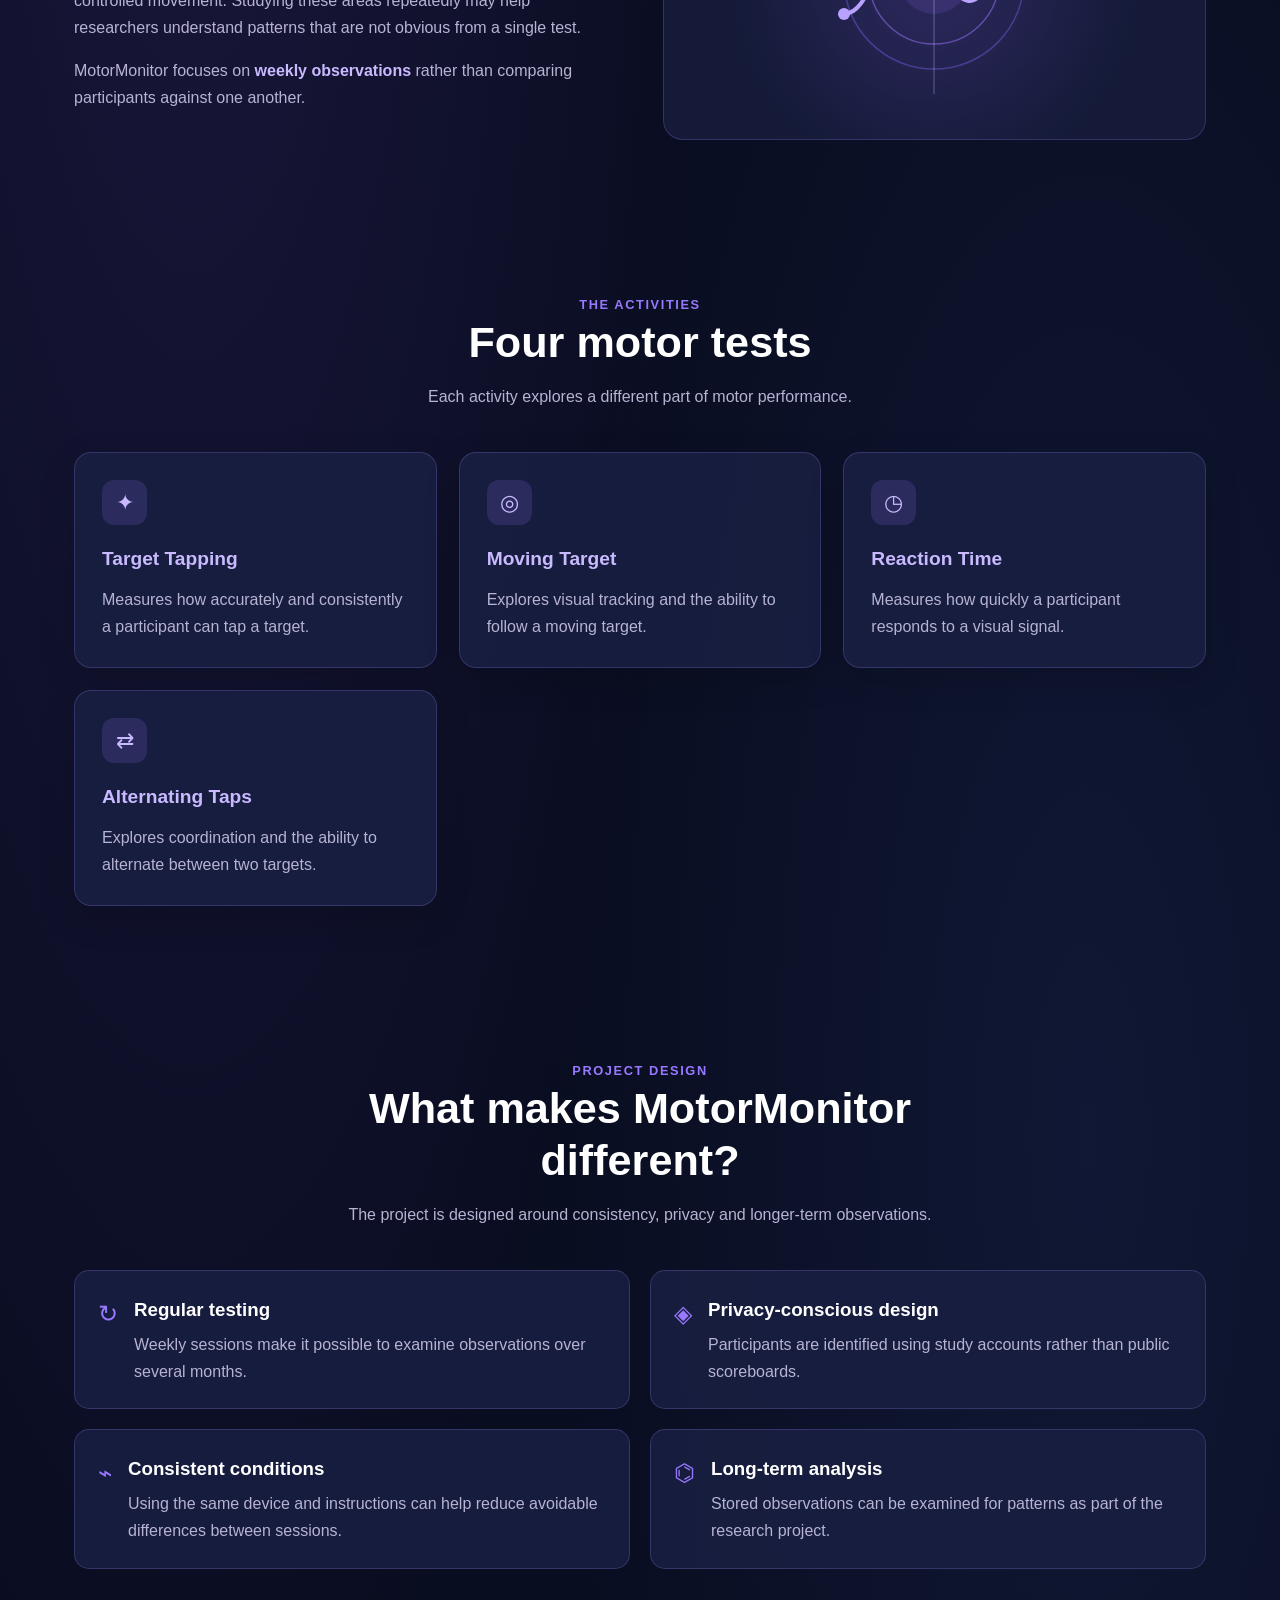
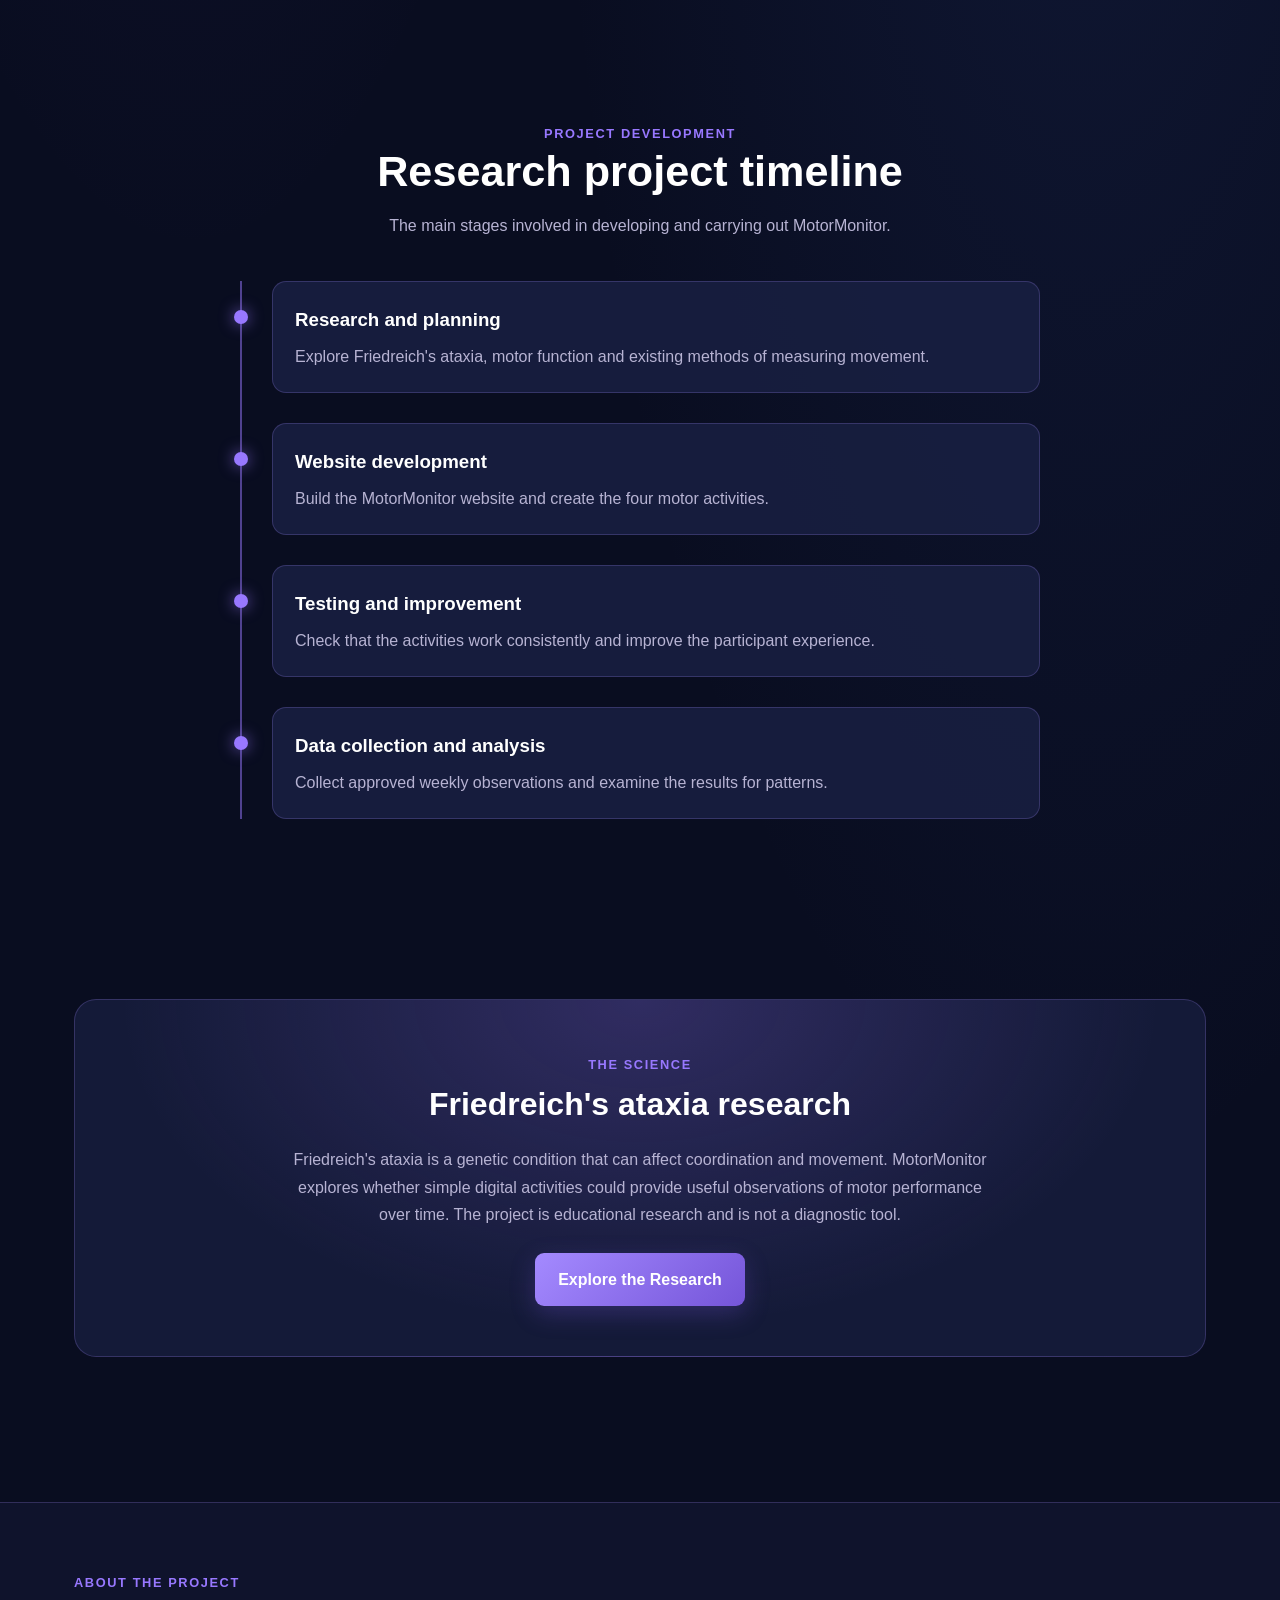
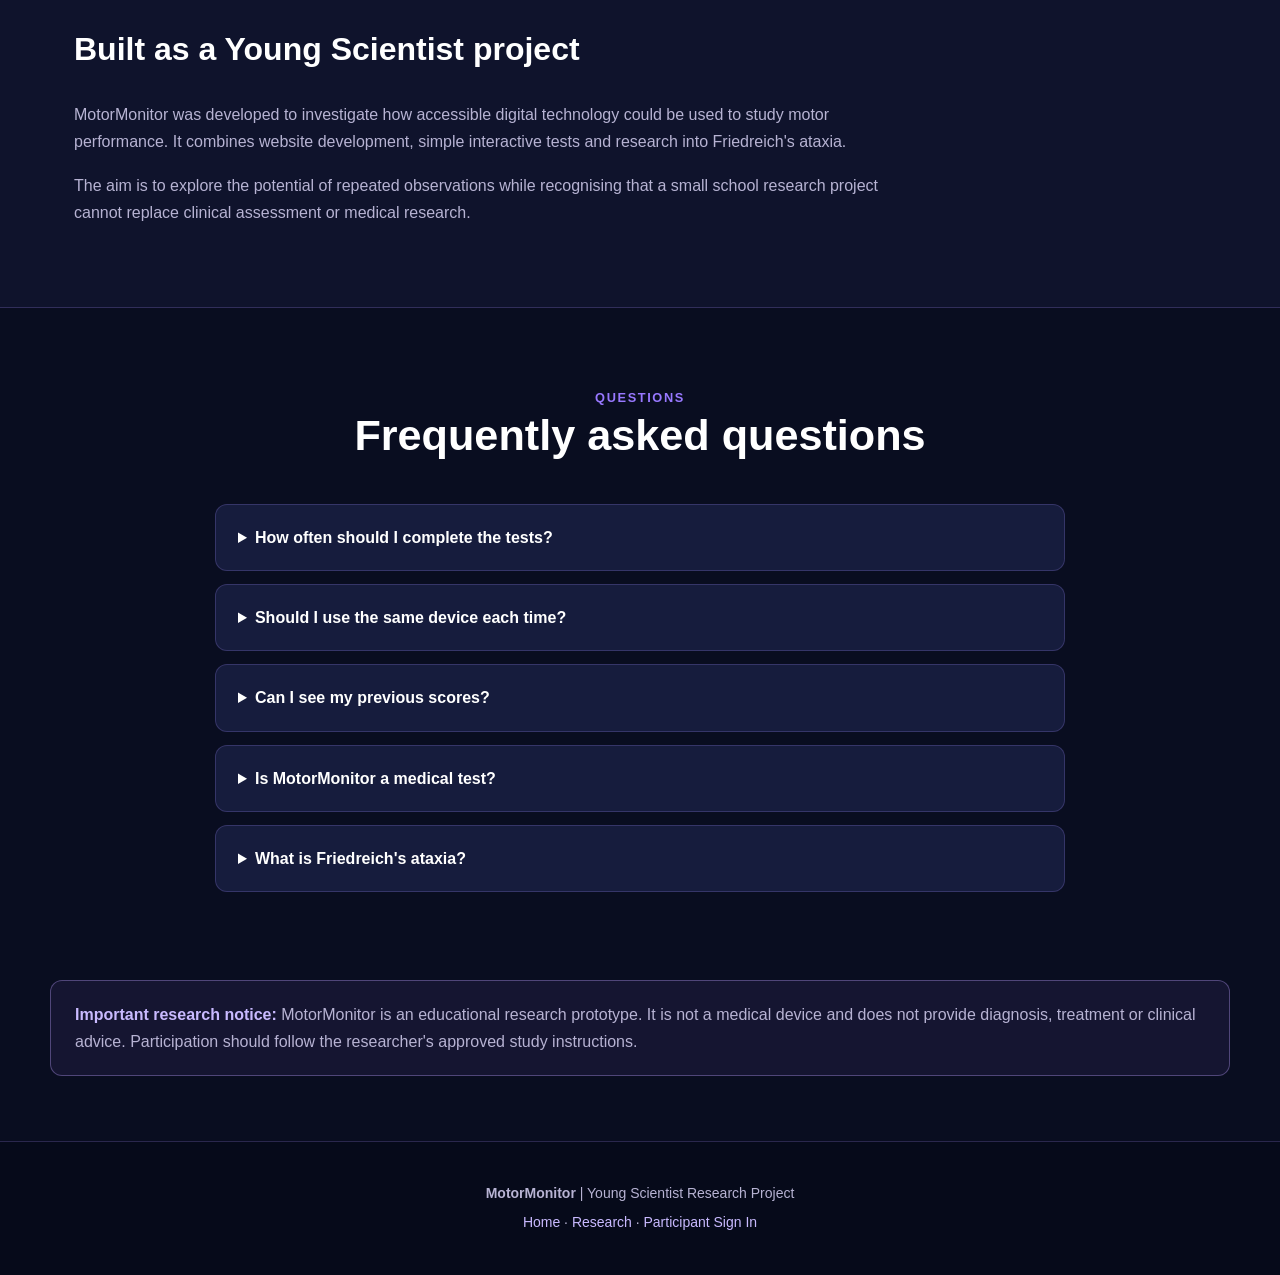
==== commit 5798787a: "Update index.html" ====
--- a/index.html
+++ b/index.html
@@ -4,20 +4,21 @@
 <head>
     <meta charset="UTF-8">
     <meta name="viewport" content="width=device-width, initial-scale=1.0">
-    <meta name="description" content="MotorMonitor is a Young Scientist research project exploring motor function over time.">
+    <meta name="description" content="MotorMonitor is a Young Scientist research project exploring motor function over time in relation to Friedreich's ataxia.">
     <title>MotorMonitor | Motor Function Research</title>
 
     <link rel="stylesheet" href="style.css">
 
     <style>
         :root {
-            --navy: #0b1025;
-            --purple: #9878ff;
-            --light-purple: #c9baff;
-            --text: #f0edff;
-            --muted: #c2bfdc;
-            --card: #171d3b;
-            --border: rgba(169, 143, 255, 0.25);
+            --mm-navy: #090d20;
+            --mm-deep: #101631;
+            --mm-card: rgba(25, 31, 65, 0.88);
+            --mm-purple: #9878ff;
+            --mm-light-purple: #c9baff;
+            --mm-text: #f0edff;
+            --mm-muted: #b7b3d3;
+            --mm-border: rgba(169, 143, 255, 0.22);
         }
 
         * {
@@ -31,34 +32,51 @@
         body {
             margin: 0;
             background:
-                radial-gradient(ellipse at 15% 15%, rgba(103,70,190,.16), transparent 35%),
-                radial-gradient(ellipse at 85% 45%, rgba(56,85,170,.12), transparent 35%),
-                var(--navy);
-            color: var(--text);
+                radial-gradient(ellipse at 15% 15%, rgba(103, 70, 190, 0.19), transparent 35%),
+                radial-gradient(ellipse at 85% 45%, rgba(56, 85, 170, 0.15), transparent 35%),
+                var(--mm-navy);
+            color: var(--mm-text);
             font-family: Arial, Helvetica, sans-serif;
             line-height: 1.7;
         }
 
+        body::before {
+            content: "";
+            position: fixed;
+            inset: 0;
+            pointer-events: none;
+            z-index: -1;
+            opacity: 0.65;
+            background-image:
+                radial-gradient(2px 2px at 10% 20%, #ffffff 45%, transparent 55%),
+                radial-gradient(1px 1px at 30% 70%, #c9baff 45%, transparent 55%),
+                radial-gradient(2px 2px at 70% 15%, #ffffff 45%, transparent 55%),
+                radial-gradient(1px 1px at 85% 80%, #c9baff 45%, transparent 55%),
+                radial-gradient(1px 1px at 55% 45%, #ffffff 45%, transparent 55%),
+                radial-gradient(2px 2px at 95% 35%, #ffffff 45%, transparent 55%);
+            background-size: 320px 320px;
+        }
+
         a {
-            color: var(--light-purple);
+            color: var(--mm-light-purple);
         }
 
         .mm-header {
             position: sticky;
             top: 0;
             z-index: 100;
-            background: rgba(9,13,32,.95);
-            border-bottom: 1px solid var(--border);
+            background: rgba(9, 13, 32, 0.92);
             backdrop-filter: blur(14px);
+            border-bottom: 1px solid var(--mm-border);
         }
 
         .mm-nav {
-            max-width: 1250px;
+            max-width: 1180px;
             margin: auto;
             padding: 15px 24px;
             display: flex;
+            align-items: center;
             justify-content: space-between;
-            align-items: center;
             gap: 20px;
             flex-wrap: wrap;
         }
@@ -66,24 +84,26 @@
         .mm-logo {
             color: white;
             text-decoration: none;
-            font-size: 1.4rem;
+            font-size: 1.35rem;
             font-weight: 800;
+            letter-spacing: -0.5px;
         }
 
         .mm-logo span {
-            color: var(--purple);
+            color: var(--mm-purple);
         }
 
         .mm-nav-links {
             display: flex;
+            gap: 22px;
             flex-wrap: wrap;
-            gap: 24px;
         }
 
         .mm-nav-links a {
-            color: var(--muted);
+            color: var(--mm-muted);
             text-decoration: none;
-            font-size: .95rem;
+            font-size: 0.94rem;
+            transition: color 0.2s ease;
         }
 
         .mm-nav-links a:hover {
@@ -97,160 +117,169 @@
             padding: 0;
         }
 
-        /* HERO */
-
         .mm-hero {
-            min-height: 700px;
+            position: relative;
+            overflow: hidden;
+            min-height: 570px;
             display: flex;
             align-items: center;
+            background:
+                radial-gradient(ellipse at 80% 45%, rgba(120, 82, 220, 0.28), transparent 38%),
+                linear-gradient(125deg, #111936 0%, #17143a 55%, #21164a 100%);
+            border-bottom: 1px solid var(--mm-border);
+        }
+
+        .mm-hero::before {
+            content: "";
+            position: absolute;
+            width: 440px;
+            height: 440px;
+            right: 8%;
+            top: 50%;
+            transform: translateY(-50%);
+            border-radius: 50%;
+            background: radial-gradient(circle, rgba(147, 111, 255, 0.18), transparent 68%);
+            filter: blur(10px);
+        }
+
+        .mm-hero-inner {
             position: relative;
-            overflow: hidden;
-            background:
-                radial-gradient(ellipse at 80% 45%, rgba(120,82,220,.28), transparent 40%),
-                linear-gradient(125deg, #111936, #17143a 55%, #21164a);
-            border-bottom: 1px solid var(--border);
-        }
-
-        .mm-hero-inner {
-            display: grid;
-            grid-template-columns: 1.5fr .9fr;
-            align-items: center;
-            gap: 45px;
+            z-index: 2;
             width: 100%;
-            max-width: 1630px;
+            max-width: 1180px;
             margin: auto;
-            padding: 70px 35px;
+            padding: 85px 24px;
         }
 
         .mm-hero-content {
-            max-width: 1050px;
+            max-width: 690px;
         }
 
         .mm-eyebrow {
             display: inline-block;
-            color: var(--light-purple);
-            background: rgba(152,120,255,.13);
-            border: 1px solid var(--border);
-            padding: 7px 17px;
+            color: var(--mm-light-purple);
+            background: rgba(152, 120, 255, 0.13);
+            border: 1px solid var(--mm-border);
+            padding: 7px 14px;
             border-radius: 30px;
-            font-size: .85rem;
+            font-size: 0.83rem;
             font-weight: 700;
             letter-spacing: 1px;
             text-transform: uppercase;
         }
 
         .mm-hero h1 {
-            font-size: clamp(3rem, 5.5vw, 6rem);
+            font-size: clamp(2.7rem, 6vw, 4.8rem);
             line-height: 1.08;
+            margin: 22px 0;
+            color: white;
             letter-spacing: -2px;
-            color: white;
-            margin: 25px 0;
         }
 
         .mm-hero h1 span {
-            color: var(--purple);
+            color: var(--mm-purple);
         }
 
         .mm-hero p {
             color: #d0cce9;
             font-size: 1.12rem;
-            max-width: 850px;
-            margin-bottom: 32px;
+            max-width: 620px;
+            margin-bottom: 30px;
+        }
+
+        .mm-hero-art {
+            position: absolute;
+            right: 7%;
+            top: 50%;
+            transform: translateY(-50%);
+            width: min(34vw, 390px);
+            opacity: 0.8;
+            filter: drop-shadow(0 0 28px rgba(152, 120, 255, 0.35));
+            pointer-events: none;
+        }
+
+        .mm-hero-art svg {
+            width: 100%;
+            height: auto;
         }
 
         .mm-button {
             display: inline-block;
-            padding: 14px 27px;
-            border-radius: 10px;
+            padding: 13px 23px;
+            border-radius: 9px;
             background: linear-gradient(135deg, #a48aff, #7555d9);
             color: white;
             text-decoration: none;
             font-weight: 700;
-            box-shadow: 0 8px 25px rgba(116,81,217,.3);
-            transition: transform .2s, box-shadow .2s;
+            box-shadow: 0 8px 25px rgba(116, 81, 217, 0.28);
+            transition: transform 0.2s ease, box-shadow 0.2s ease;
         }
 
         .mm-button:hover {
             transform: translateY(-3px);
-            box-shadow: 0 12px 30px rgba(116,81,217,.45);
-        }
-
-        .mm-hero-image {
-            width: 100%;
-            border: 3px solid var(--purple);
-            border-radius: 18px;
-            overflow: hidden;
-            box-shadow: 0 0 35px rgba(152,120,255,.4);
-        }
-
-        .mm-hero-image img {
-            display: block;
-            width: 100%;
-            height: 460px;
-            object-fit: cover;
-        }
-
-        /* GENERAL SECTIONS */
+            box-shadow: 0 12px 30px rgba(116, 81, 217, 0.4);
+        }
 
         .mm-section {
-            max-width: 1250px;
+            max-width: 1180px;
             margin: auto;
-            padding: 80px 25px;
+            padding: 75px 24px;
         }
 
         .mm-section-heading {
             text-align: center;
-            max-width: 760px;
+            max-width: 750px;
             margin: 0 auto 42px;
         }
 
+        .mm-section-heading h2 {
+            color: white;
+            font-size: clamp(1.9rem, 4vw, 2.7rem);
+            line-height: 1.2;
+            margin: 0 0 14px;
+        }
+
+        .mm-section-heading p {
+            color: var(--mm-muted);
+            margin: 0;
+        }
+
         .mm-section-tag {
-            color: var(--purple);
-            font-size: .82rem;
+            color: var(--mm-purple);
+            font-size: 0.8rem;
             font-weight: 800;
-            letter-spacing: 1.5px;
+            letter-spacing: 1.6px;
             text-transform: uppercase;
-        }
-
-        .mm-section-heading h2,
-        .mm-text-panel h2 {
-            color: white;
-            font-size: clamp(2rem, 4vw, 2.8rem);
-            line-height: 1.2;
-            margin: 12px 0;
-        }
-
-        .mm-section-heading p,
-        .mm-text-panel p {
-            color: var(--muted);
         }
 
         .mm-card-grid {
             display: grid;
-            grid-template-columns: repeat(3, 1fr);
+            grid-template-columns: repeat(3, minmax(0, 1fr));
             gap: 22px;
         }
 
         .mm-card {
-            background: var(--card);
-            border: 1px solid var(--border);
+            background: var(--mm-card);
+            border: 1px solid var(--mm-border);
             border-radius: 17px;
             padding: 27px;
-            transition: transform .25s, border-color .25s;
+            box-shadow: 0 12px 35px rgba(0, 0, 0, 0.15);
+            transition: transform 0.25s ease, border-color 0.25s ease;
         }
 
         .mm-card:hover {
             transform: translateY(-5px);
-            border-color: var(--purple);
+            border-color: rgba(169, 143, 255, 0.55);
         }
 
         .mm-card h3 {
             color: white;
             margin: 0 0 10px;
+            font-size: 1.2rem;
         }
 
         .mm-card p {
-            color: var(--muted);
+            color: var(--mm-muted);
             margin: 0;
         }
 
@@ -261,13 +290,10 @@
             place-items: center;
             border-radius: 12px;
             margin-bottom: 18px;
-            background: rgba(152,120,255,.16);
-            color: var(--light-purple);
-            font-size: 1.3rem;
-            font-weight: bold;
-        }
-
-        /* WHY SECTION */
+            background: rgba(152, 120, 255, 0.16);
+            color: var(--mm-light-purple);
+            font-size: 1.4rem;
+        }
 
         .mm-two-column {
             display: grid;
@@ -276,14 +302,35 @@
             gap: 45px;
         }
 
+        .mm-text-panel h2 {
+            color: white;
+            font-size: 2.2rem;
+            line-height: 1.2;
+            margin: 0 0 18px;
+        }
+
+        .mm-text-panel p {
+            color: var(--mm-muted);
+        }
+
+        .mm-highlight {
+            color: var(--mm-light-purple);
+            font-weight: 700;
+        }
+
         .mm-science-panel {
+            position: relative;
+            overflow: hidden;
             min-height: 300px;
-            display: grid;
-            place-items: center;
-            padding: 25px;
-            border: 1px solid var(--border);
+            padding: 30px;
+            display: flex;
+            align-items: center;
+            justify-content: center;
+            border: 1px solid var(--mm-border);
             border-radius: 20px;
-            background: radial-gradient(circle, rgba(135,95,230,.22), transparent 70%), #141a38;
+            background:
+                radial-gradient(circle at 50% 50%, rgba(135, 95, 230, 0.22), transparent 65%),
+                #141a38;
         }
 
         .mm-science-panel svg {
@@ -291,16 +338,17 @@
             max-width: 360px;
         }
 
-        .mm-highlight {
-            color: var(--light-purple);
-            font-weight: bold;
-        }
-
-        /* FEATURES */
+        .mm-test-card {
+            min-height: 190px;
+        }
+
+        .mm-test-card h3 {
+            color: var(--mm-light-purple);
+        }
 
         .mm-feature-grid {
             display: grid;
-            grid-template-columns: repeat(2, 1fr);
+            grid-template-columns: repeat(2, minmax(0, 1fr));
             gap: 20px;
         }
 
@@ -308,13 +356,14 @@
             display: flex;
             gap: 16px;
             padding: 23px;
-            background: var(--card);
-            border: 1px solid var(--border);
+            background: var(--mm-card);
+            border: 1px solid var(--mm-border);
             border-radius: 15px;
         }
 
         .mm-feature-icon {
-            color: var(--purple);
+            flex-shrink: 0;
+            color: var(--mm-purple);
             font-size: 1.5rem;
         }
 
@@ -324,16 +373,14 @@
         }
 
         .mm-feature p {
-            color: var(--muted);
+            color: var(--mm-muted);
             margin: 0;
         }
-
-        /* TIMELINE */
 
         .mm-timeline {
             max-width: 800px;
             margin: auto;
-            border-left: 2px solid rgba(152,120,255,.5);
+            border-left: 2px solid rgba(152, 120, 255, 0.5);
             padding-left: 30px;
         }
 
@@ -341,8 +388,8 @@
             position: relative;
             margin-bottom: 30px;
             padding: 22px;
-            background: var(--card);
-            border: 1px solid var(--border);
+            background: var(--mm-card);
+            border: 1px solid var(--mm-border);
             border-radius: 14px;
         }
 
@@ -354,8 +401,8 @@
             width: 14px;
             height: 14px;
             border-radius: 50%;
-            background: var(--purple);
-            box-shadow: 0 0 15px rgba(152,120,255,.7);
+            background: var(--mm-purple);
+            box-shadow: 0 0 15px rgba(152, 120, 255, 0.7);
         }
 
         .mm-timeline-item h3 {
@@ -364,43 +411,42 @@
         }
 
         .mm-timeline-item p {
-            color: var(--muted);
+            color: var(--mm-muted);
             margin: 0;
         }
-
-        /* RESEARCH */
 
         .mm-research-panel {
             padding: 50px;
             text-align: center;
-            border: 1px solid var(--border);
+            border: 1px solid var(--mm-border);
             border-radius: 22px;
-            background: radial-gradient(ellipse at 50% 0%, rgba(139,103,230,.24), transparent 65%), #141a38;
+            background:
+                radial-gradient(ellipse at 50% 0%, rgba(139, 103, 230, 0.24), transparent 65%),
+                #141a38;
         }
 
         .mm-research-panel h2 {
             color: white;
             font-size: 2rem;
+            margin: 0 0 15px;
         }
 
         .mm-research-panel p {
-            max-width: 750px;
+            max-width: 700px;
             margin: 0 auto 25px;
-            color: var(--muted);
-        }
-
-        /* ABOUT */
+            color: var(--mm-muted);
+        }
 
         .mm-about {
-            background: rgba(21,26,55,.65);
-            border-top: 1px solid var(--border);
-            border-bottom: 1px solid var(--border);
+            background: rgba(21, 26, 55, 0.55);
+            border-top: 1px solid var(--mm-border);
+            border-bottom: 1px solid var(--mm-border);
         }
 
         .mm-about-inner {
-            max-width: 1250px;
+            max-width: 1180px;
             margin: auto;
-            padding: 65px 25px;
+            padding: 65px 24px;
         }
 
         .mm-about h2 {
@@ -409,11 +455,9 @@
         }
 
         .mm-about p {
-            color: var(--muted);
+            color: var(--mm-muted);
             max-width: 850px;
         }
-
-        /* FAQ */
 
         .mm-faq {
             max-width: 850px;
@@ -423,8 +467,8 @@
         .mm-faq details {
             margin-bottom: 13px;
             padding: 19px 22px;
-            background: var(--card);
-            border: 1px solid var(--border);
+            background: var(--mm-card);
+            border: 1px solid var(--mm-border);
             border-radius: 12px;
         }
 
@@ -435,52 +479,46 @@
         }
 
         .mm-faq details p {
-            color: var(--muted);
+            color: var(--mm-muted);
             margin-bottom: 0;
         }
 
-        /* NOTICE AND FOOTER */
-
         .mm-notice {
-            max-width: 1200px;
+            max-width: 1180px;
             margin: 0 auto 65px;
             padding: 20px 24px;
-            border: 1px solid rgba(190,160,255,.35);
+            border: 1px solid rgba(190, 160, 255, 0.35);
             border-radius: 12px;
-            background: rgba(107,78,170,.13);
-            color: var(--muted);
+            background: rgba(107, 78, 170, 0.13);
+            color: var(--mm-muted);
         }
 
         .mm-notice strong {
-            color: var(--light-purple);
+            color: var(--mm-light-purple);
         }
 
         .mm-footer {
             padding: 35px 24px;
             text-align: center;
-            border-top: 1px solid var(--border);
-            background: rgba(7,10,25,.8);
-            color: var(--muted);
+            border-top: 1px solid var(--mm-border);
+            background: rgba(7, 10, 25, 0.8);
+            color: var(--mm-muted);
         }
 
         .mm-footer a {
-            color: var(--light-purple);
+            color: var(--mm-light-purple);
             text-decoration: none;
         }
 
-        /* MOBILE */
-
         @media (max-width: 850px) {
-            .mm-hero-inner {
-                grid-template-columns: 1fr;
-            }
-
-            .mm-hero-image {
-                max-width: 550px;
-            }
-
-            .mm-hero-image img {
-                height: 340px;
+            .mm-hero-art {
+                right: -5%;
+                width: 35vw;
+                opacity: 0.3;
+            }
+
+            .mm-card-grid {
+                grid-template-columns: repeat(2, minmax(0, 1fr));
             }
 
             .mm-two-column {
@@ -495,15 +533,21 @@
 
             .mm-nav-links {
                 justify-content: center;
-                gap: 14px;
+                gap: 13px;
+            }
+
+            .mm-hero {
+                min-height: 500px;
+            }
+
+            .mm-hero-art {
+                width: 65vw;
+                right: -20%;
+                opacity: 0.18;
             }
 
             .mm-hero-inner {
-                padding: 55px 22px;
-            }
-
-            .mm-hero h1 {
-                font-size: 2.8rem;
+                padding: 65px 22px;
             }
 
             .mm-card-grid,
@@ -557,15 +601,45 @@
 
     <!-- HERO -->
     <section class="mm-hero">
+        <div class="mm-hero-art" aria-hidden="true">
+            <svg viewBox="0 0 400 600" fill="none" xmlns="http://www.w3.org/2000/svg">
+                <defs>
+                    <linearGradient id="dnaA" x1="0" y1="0" x2="400" y2="600">
+                        <stop stop-color="#c8b5ff"/>
+                        <stop offset="1" stop-color="#7955e8"/>
+                    </linearGradient>
+                </defs>
+                <path d="M90 20 C350 120 50 220 310 320 C570 420 50 500 170 580"
+                      stroke="url(#dnaA)" stroke-width="8" stroke-linecap="round"/>
+                <path d="M310 20 C50 120 350 220 90 320 C-170 420 350 500 230 580"
+                      stroke="#7c9cff" stroke-width="8" stroke-linecap="round"/>
+                <g stroke="#c8b5ff" stroke-width="3" opacity="0.8">
+                    <path d="M130 45 L270 45"/>
+                    <path d="M90 100 L310 100"/>
+                    <path d="M75 160 L325 160"/>
+                    <path d="M110 220 L290 220"/>
+                    <path d="M130 280 L270 280"/>
+                    <path d="M100 340 L300 340"/>
+                    <path d="M75 400 L325 400"/>
+                    <path d="M100 460 L300 460"/>
+                    <path d="M145 520 L255 520"/>
+                </g>
+                <g fill="#ffffff">
+                    <circle cx="130" cy="45" r="5"/>
+                    <circle cx="270" cy="45" r="5"/>
+                    <circle cx="90" cy="100" r="5"/>
+                    <circle cx="310" cy="100" r="5"/>
+                    <circle cx="75" cy="160" r="5"/>
+                    <circle cx="325" cy="160" r="5"/>
+                </g>
+            </svg>
+        </div>
+
         <div class="mm-hero-inner">
-
             <div class="mm-hero-content">
                 <span class="mm-eyebrow">Young Scientist Research Project</span>
 
-                <h1>
-                    Understanding motor function
-                    <span>over time.</span>
-                </h1>
+                <h1>Understanding motor function <span>over time.</span></h1>
 
                 <p>
                     MotorMonitor is a research project exploring how simple,
@@ -575,14 +649,6 @@
 
                 <a href="profile.html" class="mm-button">Get Started</a>
             </div>
-
-            <div class="mm-hero-image">
-                <img
-                    src="motormonitor-dna-frame.png"
-                    alt="Glowing blue and purple DNA double helix"
-                >
-            </div>
-
         </div>
     </section>
 
@@ -604,7 +670,7 @@
             <article class="mm-card mm-process-card">
                 <div class="mm-card-icon">02</div>
                 <h3>Complete the motor tests</h3>
-                <p>Carry out four short activities measuring different aspects of motor performance.</p>
+                <p>Carry out four short activities that measure different aspects of motor performance.</p>
             </article>
 
             <article class="mm-card mm-process-card">
@@ -628,18 +694,17 @@
                     that are not obvious from a single test.
                 </p>
                 <p>
-                    MotorMonitor focuses on
-                    <span class="mm-highlight">weekly observations</span>
+                    MotorMonitor focuses on <span class="mm-highlight">weekly observations</span>
                     rather than comparing participants against one another.
                 </p>
             </div>
 
             <div class="mm-science-panel" aria-hidden="true">
                 <svg viewBox="0 0 360 260" fill="none" xmlns="http://www.w3.org/2000/svg">
-                    <circle cx="180" cy="130" r="90" stroke="#7057d9" stroke-width="1.5" opacity=".5"/>
-                    <circle cx="180" cy="130" r="65" stroke="#9878ff" stroke-width="1.5" opacity=".5"/>
-                    <circle cx="180" cy="130" r="35" fill="#9878ff" opacity=".13"/>
-                    <path d="M65 130 H295 M180 15 V245" stroke="#c9baff" opacity=".4"/>
+                    <circle cx="180" cy="130" r="90" stroke="#7057d9" stroke-width="1.5" opacity="0.5"/>
+                    <circle cx="180" cy="130" r="65" stroke="#9878ff" stroke-width="1.5" opacity="0.5"/>
+                    <circle cx="180" cy="130" r="35" fill="#9878ff" opacity="0.13"/>
+                    <path d="M65 130 H295 M180 15 V245" stroke="#c9baff" stroke-width="1" opacity="0.4"/>
                     <path d="M90 165 C120 165 125 80 160 100 S210 190 240 125 S270 95 290 95"
                           stroke="#b9a2ff" stroke-width="4" stroke-linecap="round"/>
                     <circle cx="90" cy="165" r="6" fill="#b9a2ff"/>
@@ -651,7 +716,7 @@
         </div>
     </section>
 
-    <!-- FOUR TESTS -->
+    <!-- TESTS -->
     <section class="mm-section">
         <div class="mm-section-heading">
             <span class="mm-section-tag">The activities</span>
@@ -686,7 +751,7 @@
         </div>
     </section>
 
-    <!-- FEATURES -->
+    <!-- DIFFERENT FEATURES -->
     <section class="mm-section">
         <div class="mm-section-heading">
             <span class="mm-section-tag">Project design</span>
@@ -707,7 +772,7 @@
                 <div class="mm-feature-icon">◈</div>
                 <div>
                     <h3>Privacy-conscious design</h3>
-                    <p>Participants use study accounts rather than public scoreboards.</p>
+                    <p>Participants are identified using study accounts rather than public scoreboards.</p>
                 </div>
             </div>
 
@@ -784,13 +849,13 @@
             <p>
                 MotorMonitor was developed to investigate how accessible
                 digital technology could be used to study motor performance.
-                It combines website development, interactive tests and
-                research into Friedreich's ataxia.
+                It combines website development, simple interactive tests
+                and research into Friedreich's ataxia.
             </p>
             <p>
                 The aim is to explore the potential of repeated observations
-                while recognising that a school research project cannot
-                replace clinical assessment or medical research.
+                while recognising that a small school research project
+                cannot replace clinical assessment or medical research.
             </p>
         </div>
     </section>
@@ -805,12 +870,12 @@
         <div class="mm-faq">
             <details>
                 <summary>How often should I complete the tests?</summary>
-                <p>The project is designed around weekly testing sessions, following the researcher's instructions.</p>
+                <p>The project is designed around weekly testing sessions, following the instructions provided by the researcher.</p>
             </details>
 
             <details>
                 <summary>Should I use the same device each time?</summary>
-                <p>Yes. Using the same device and keeping conditions consistent can help make weekly observations more comparable.</p>
+                <p>Yes. Using the same device and keeping the conditions as consistent as possible can help make weekly observations more comparable.</p>
             </details>
 
             <details>
@@ -833,10 +898,9 @@
     <!-- NOTICE -->
     <div class="mm-notice">
         <strong>Important research notice:</strong>
-        MotorMonitor is an educational research prototype. It is not a
-        medical device and does not provide diagnosis, treatment or
-        clinical advice. Participation should follow the researcher's
-        approved study instructions.
+        MotorMonitor is an educational research prototype. It is not a medical
+        device and does not provide diagnosis, treatment or clinical advice.
+        Participation should follow the researcher's approved study instructions.
     </div>
 
 </main>
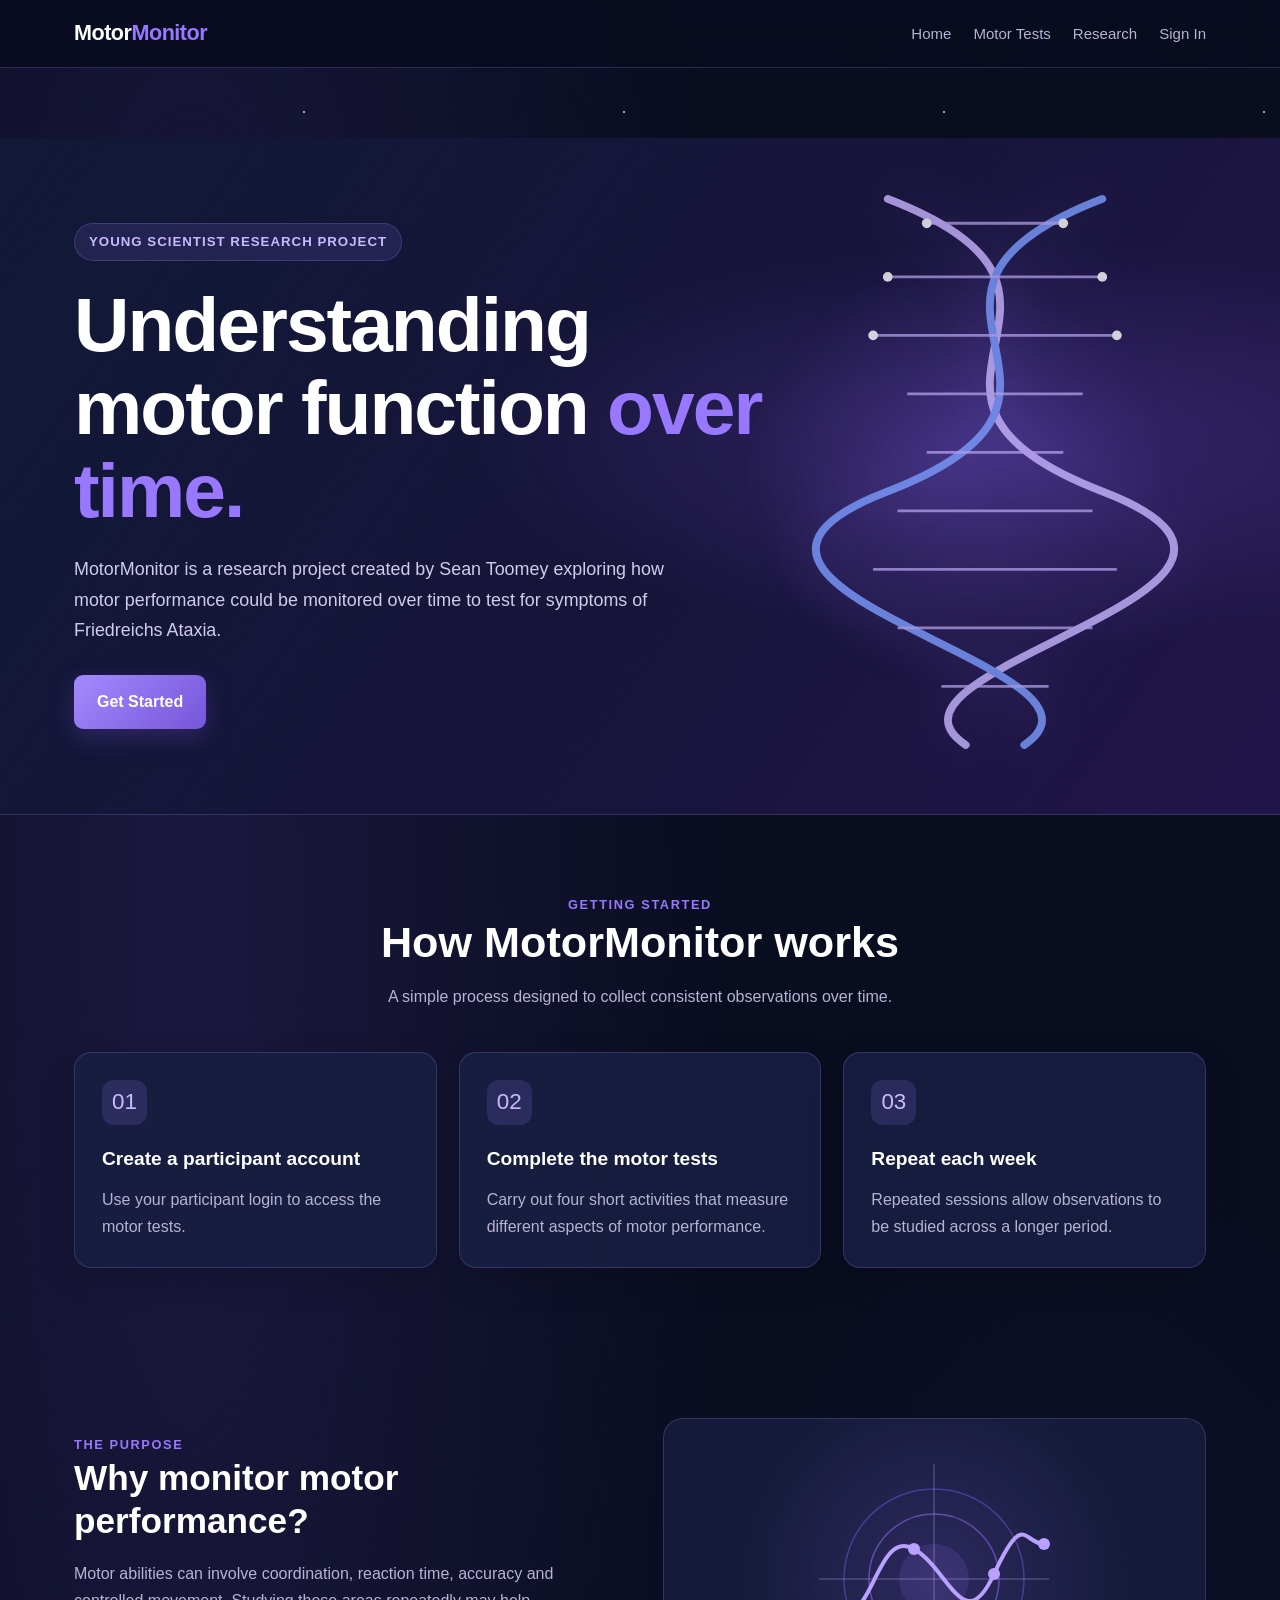
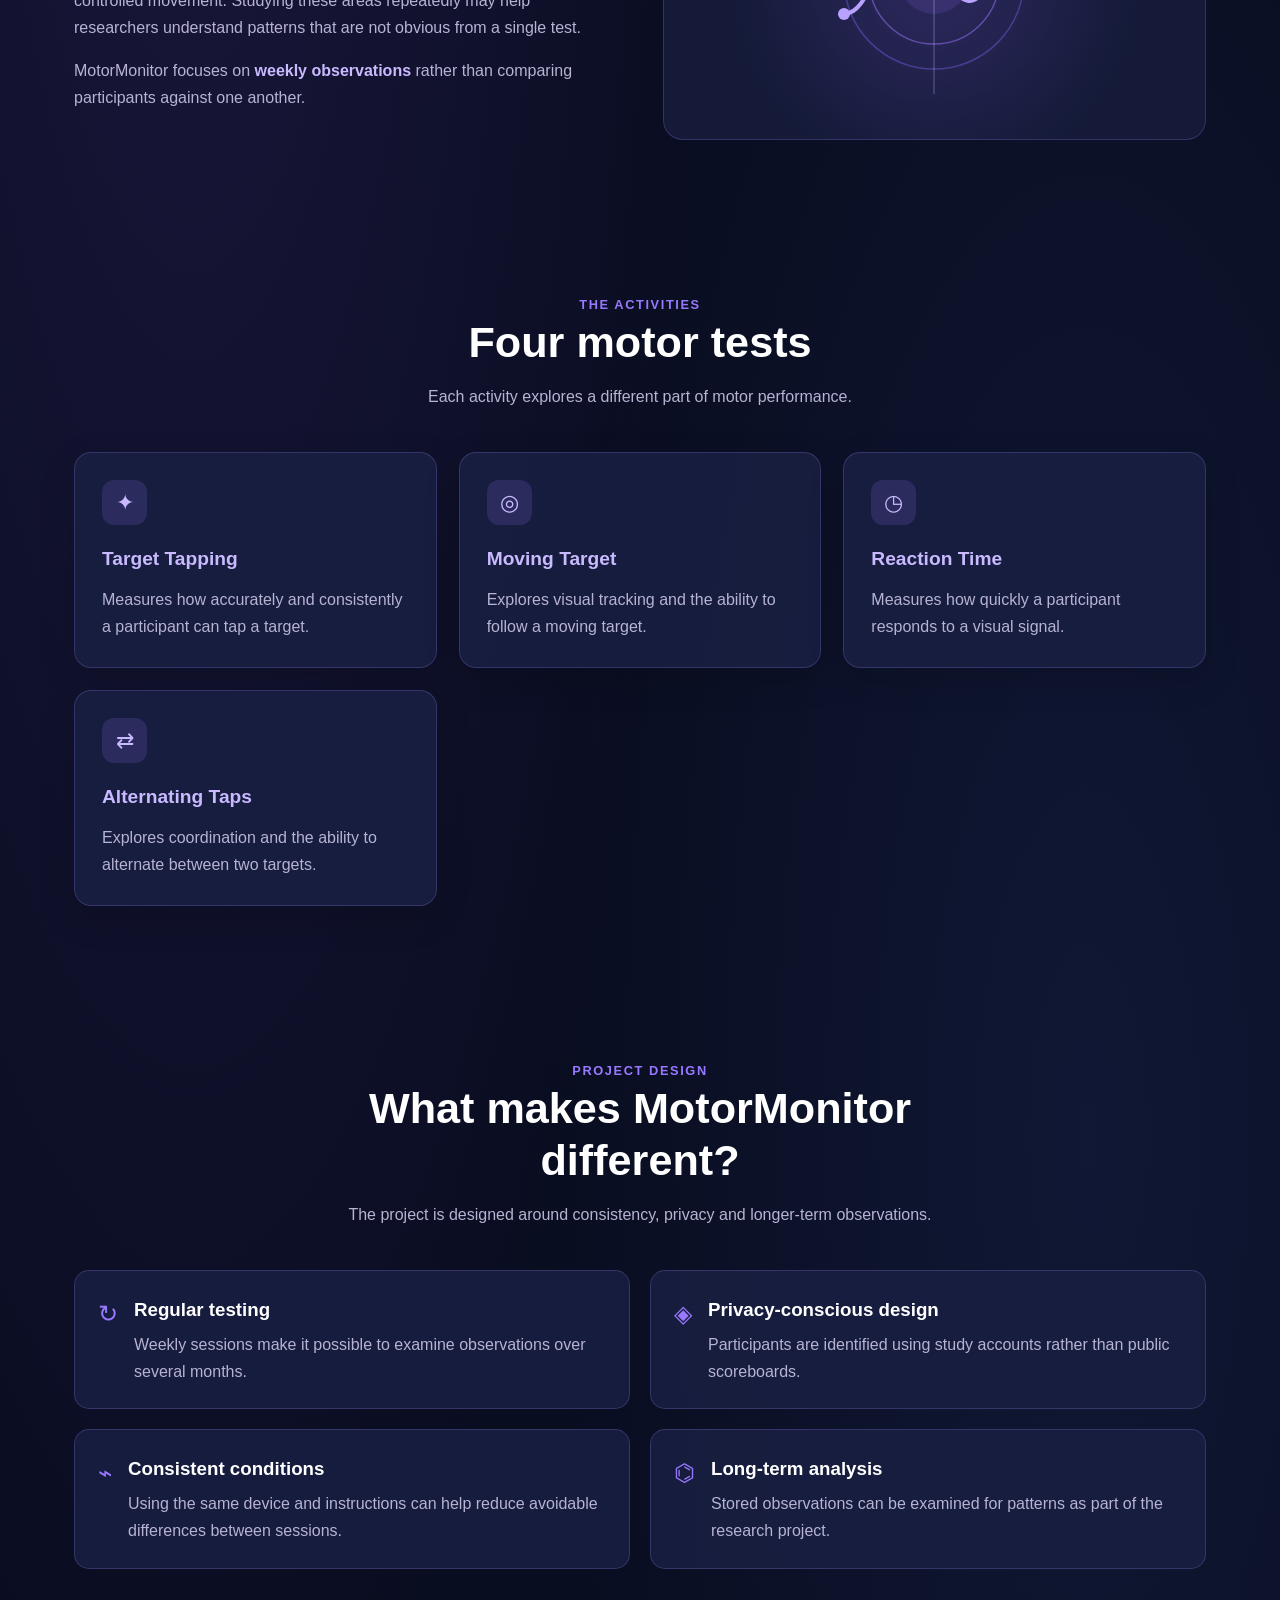
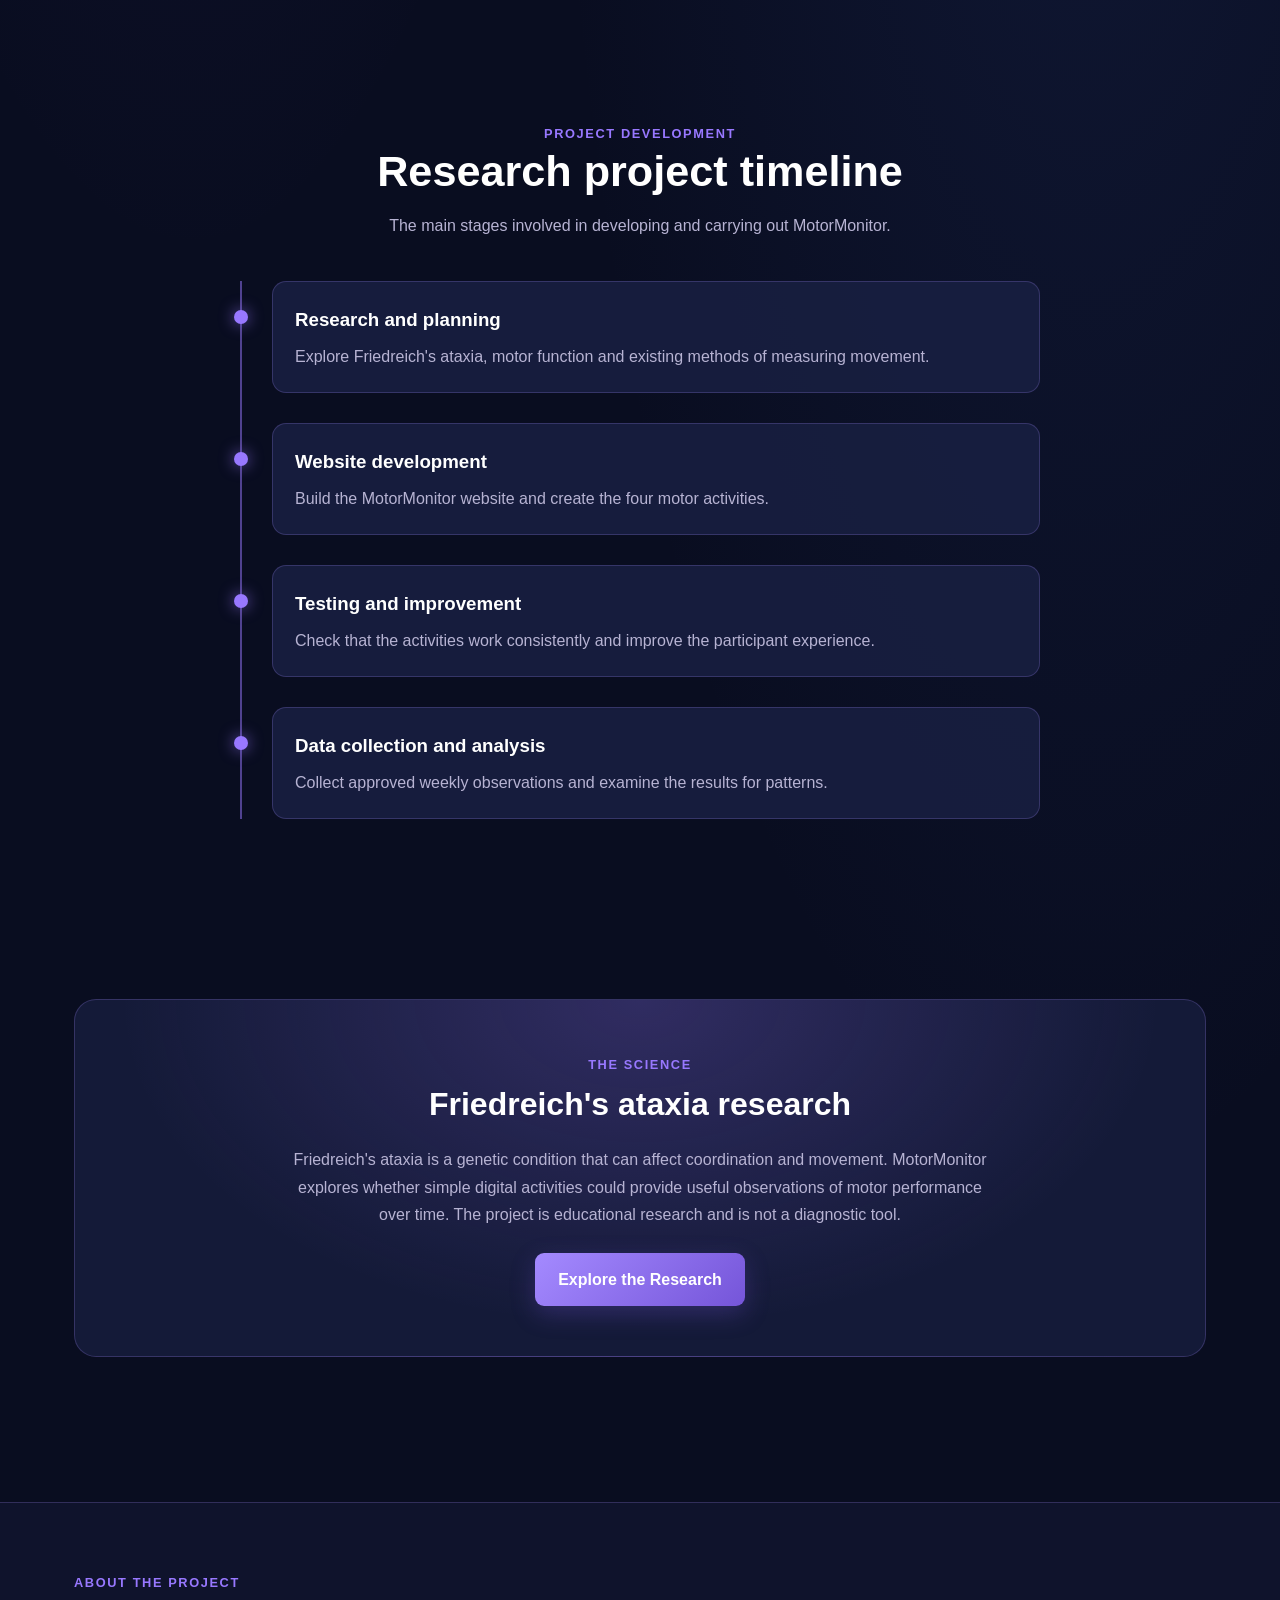
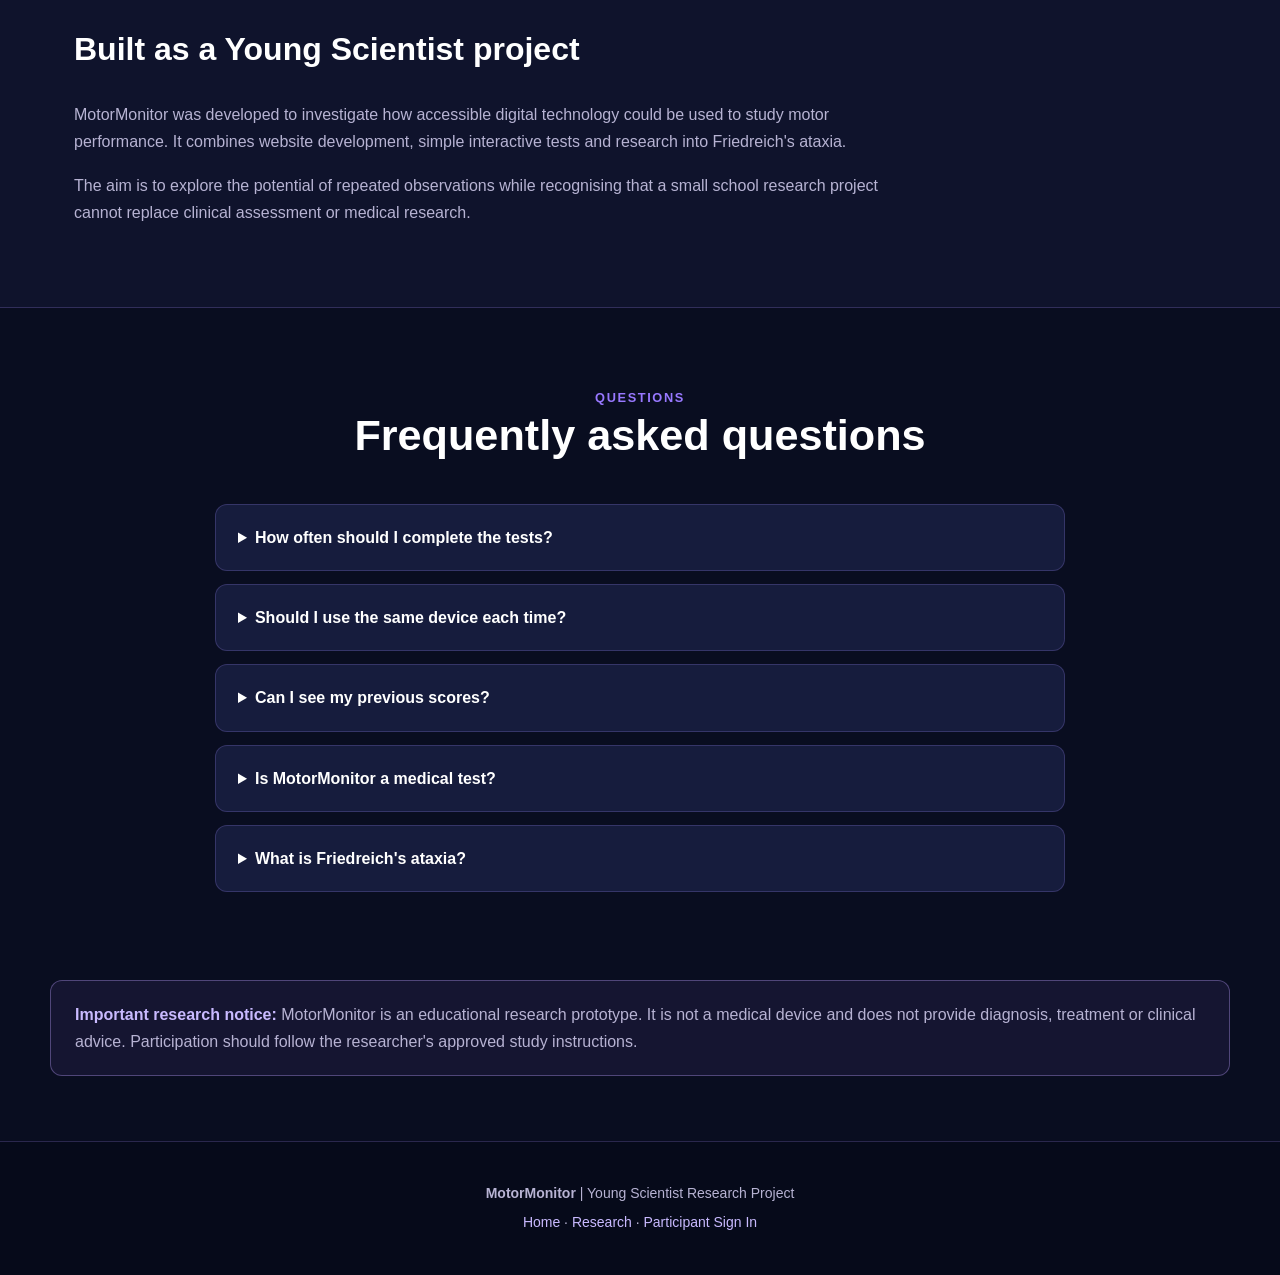
==== commit fb11fe63: "Update index.html" ====
--- a/index.html
+++ b/index.html
@@ -4,7 +4,7 @@
 <head>
     <meta charset="UTF-8">
     <meta name="viewport" content="width=device-width, initial-scale=1.0">
-    <meta name="description" content="MotorMonitor is a Young Scientist research project exploring motor function over time in relation to Friedreich's ataxia.">
+    <meta name="description" content="MotorMonitor is a Young Scientist research project created by Seán Toomey exploring motor function over time in relation to Friedreich's ataxia.">
     <title>MotorMonitor | Motor Function Research</title>
 
     <link rel="stylesheet" href="style.css">
@@ -642,9 +642,8 @@
                 <h1>Understanding motor function <span>over time.</span></h1>
 
                 <p>
-                    MotorMonitor is a research project exploring how simple,
-                    repeated motor tests can help us understand changes in
-                    motor performance, with a focus on Friedreich's ataxia.
+                    MotorMonitor is a research project created by Sean Toomey exploring how motor performance
+                    could be monitored over time to test for symptoms of Friedreichs Ataxia.
                 </p>
 
                 <a href="profile.html" class="mm-button">Get Started</a>
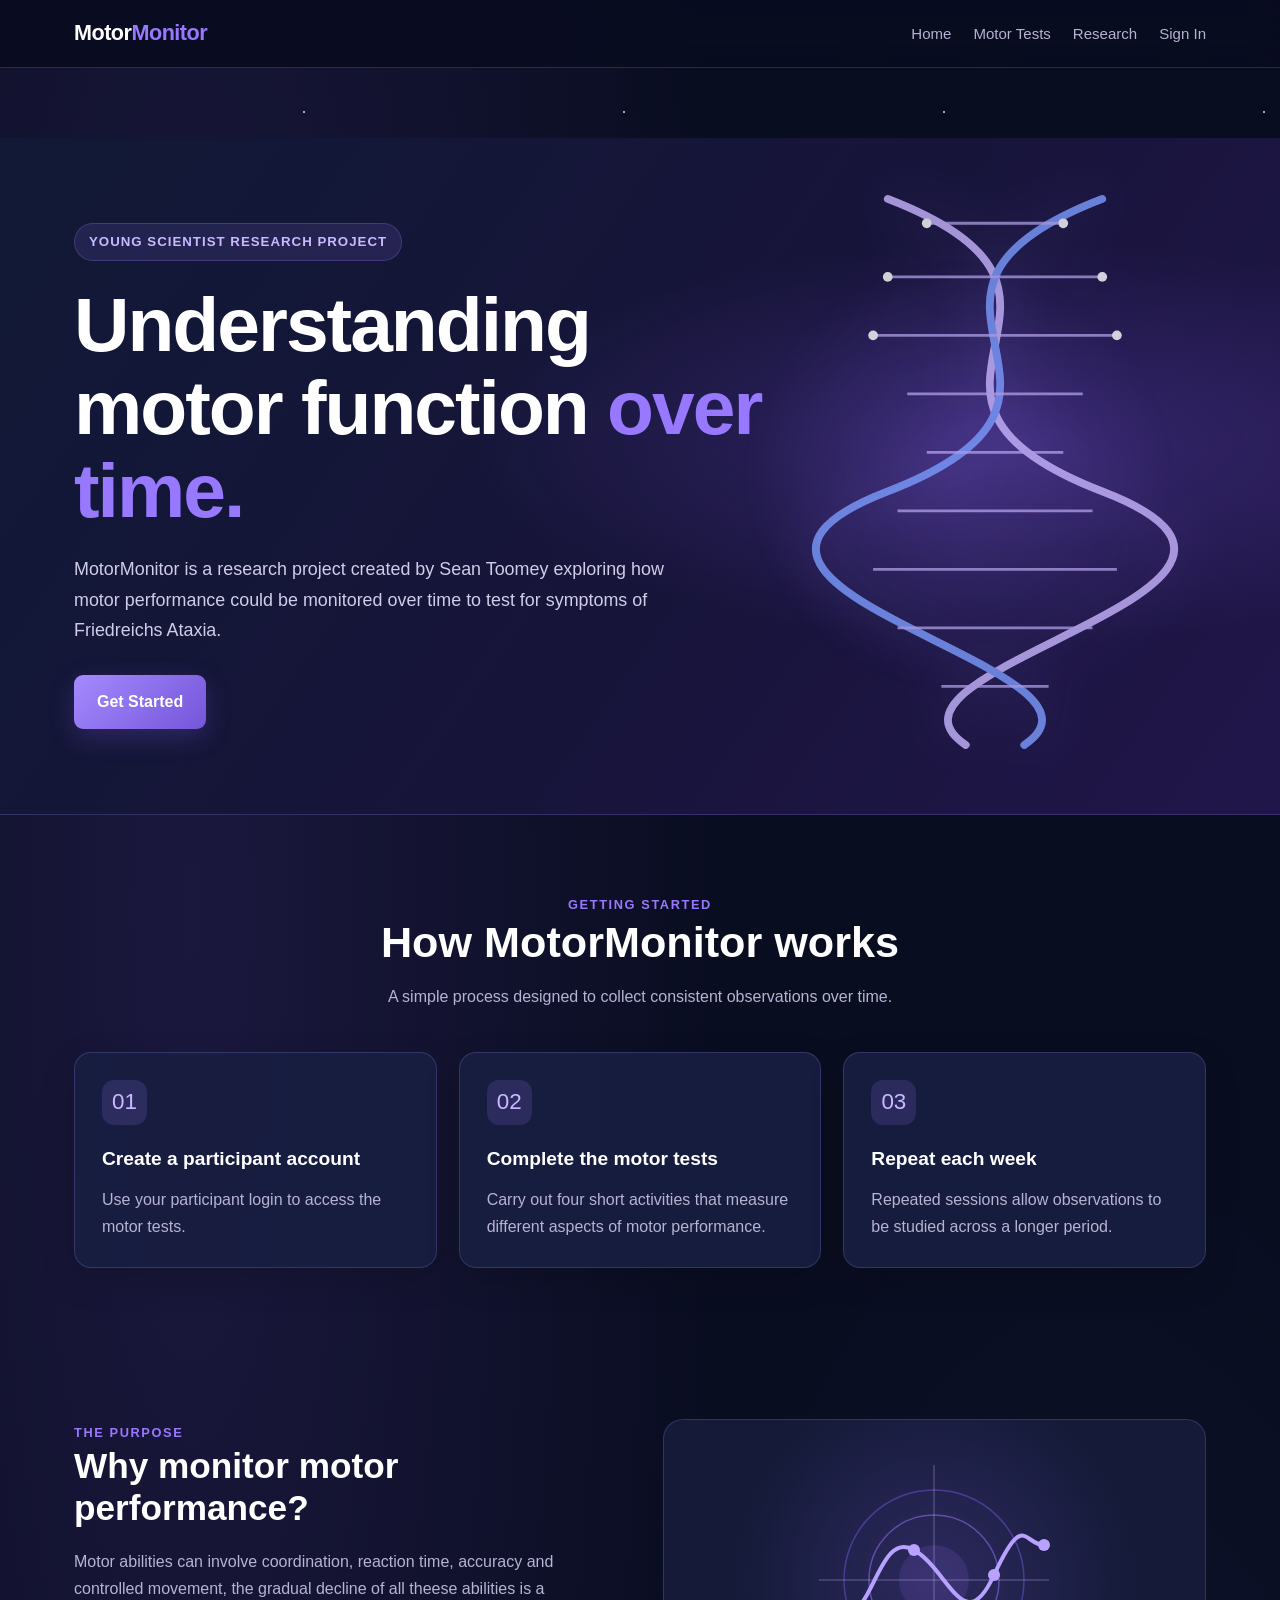
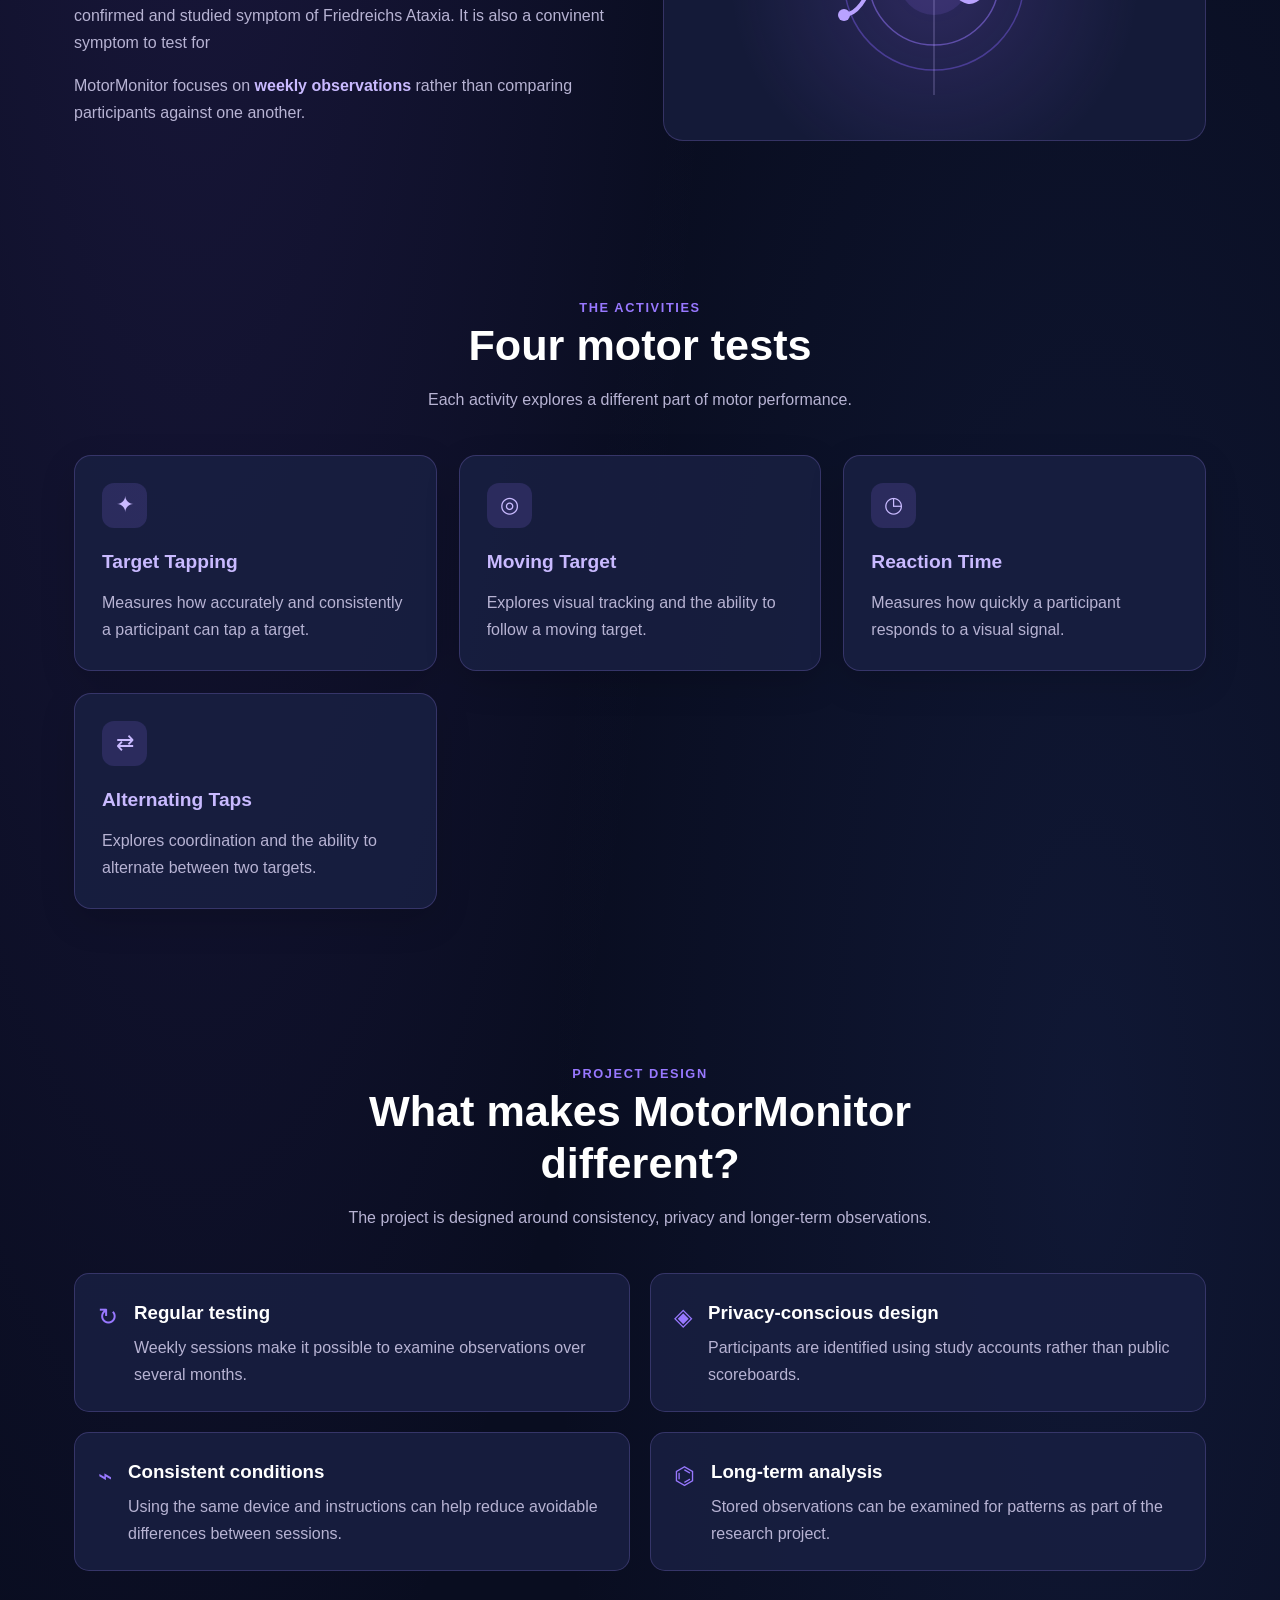
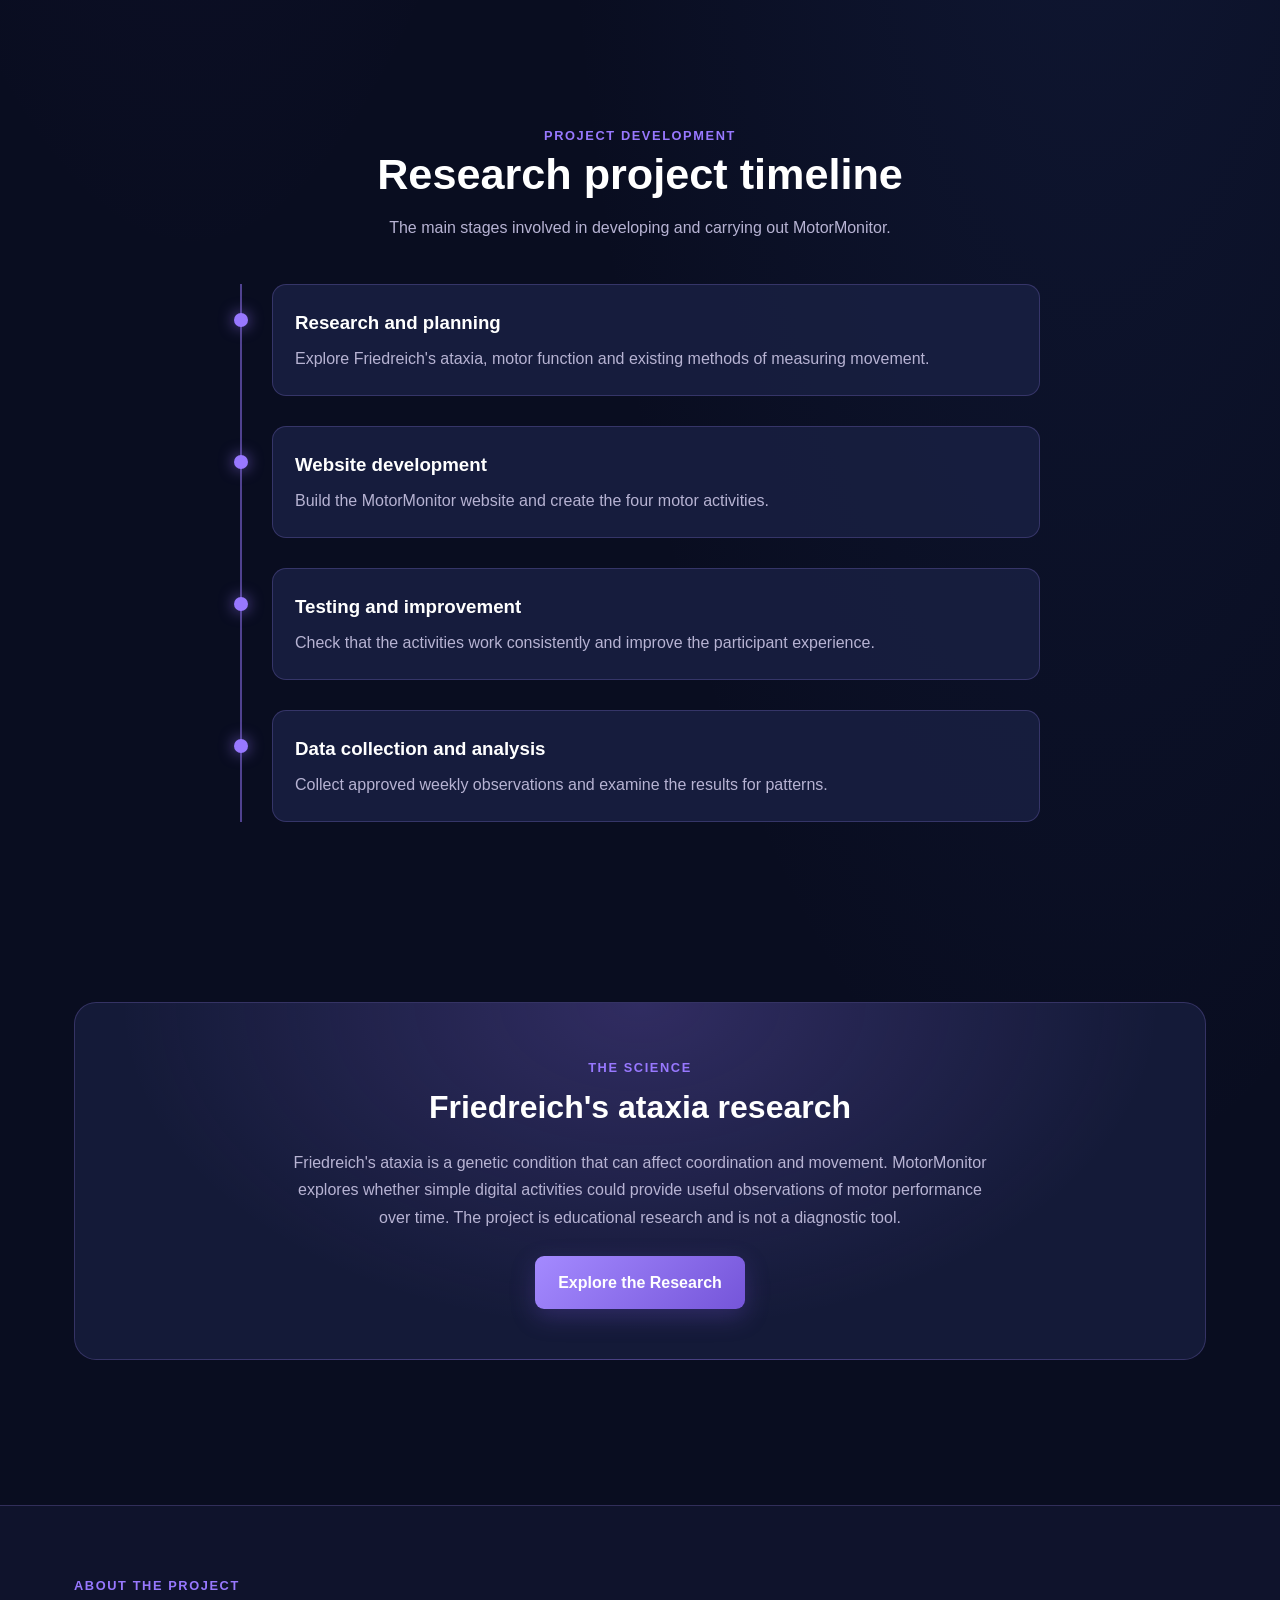
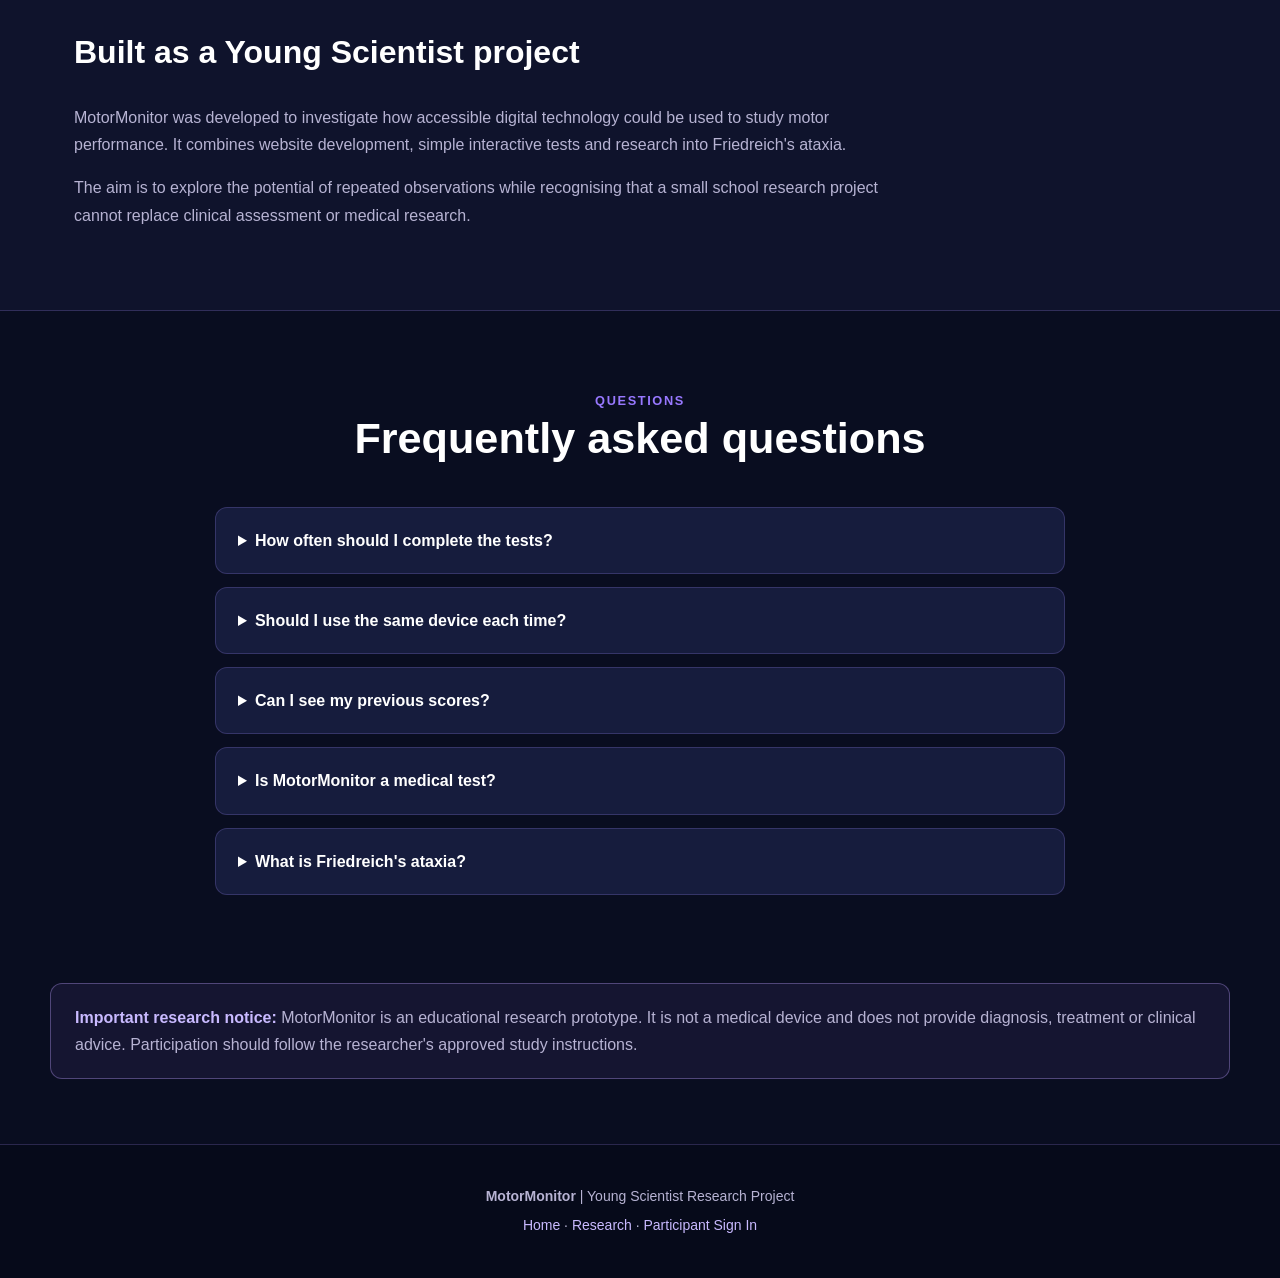
==== commit ca980114: "Update index.html" ====
--- a/index.html
+++ b/index.html
@@ -688,9 +688,10 @@
                 <h2>Why monitor motor performance?</h2>
                 <p>
                     Motor abilities can involve coordination, reaction time,
-                    accuracy and controlled movement. Studying these areas
-                    repeatedly may help researchers understand patterns
-                    that are not obvious from a single test.
+                    accuracy and controlled movement, the gradual decline
+                    of all theese abilities is a confirmed and studied symptom
+                    of Friedreichs Ataxia. It is also a convinent symptom to 
+                    test for
                 </p>
                 <p>
                     MotorMonitor focuses on <span class="mm-highlight">weekly observations</span>
